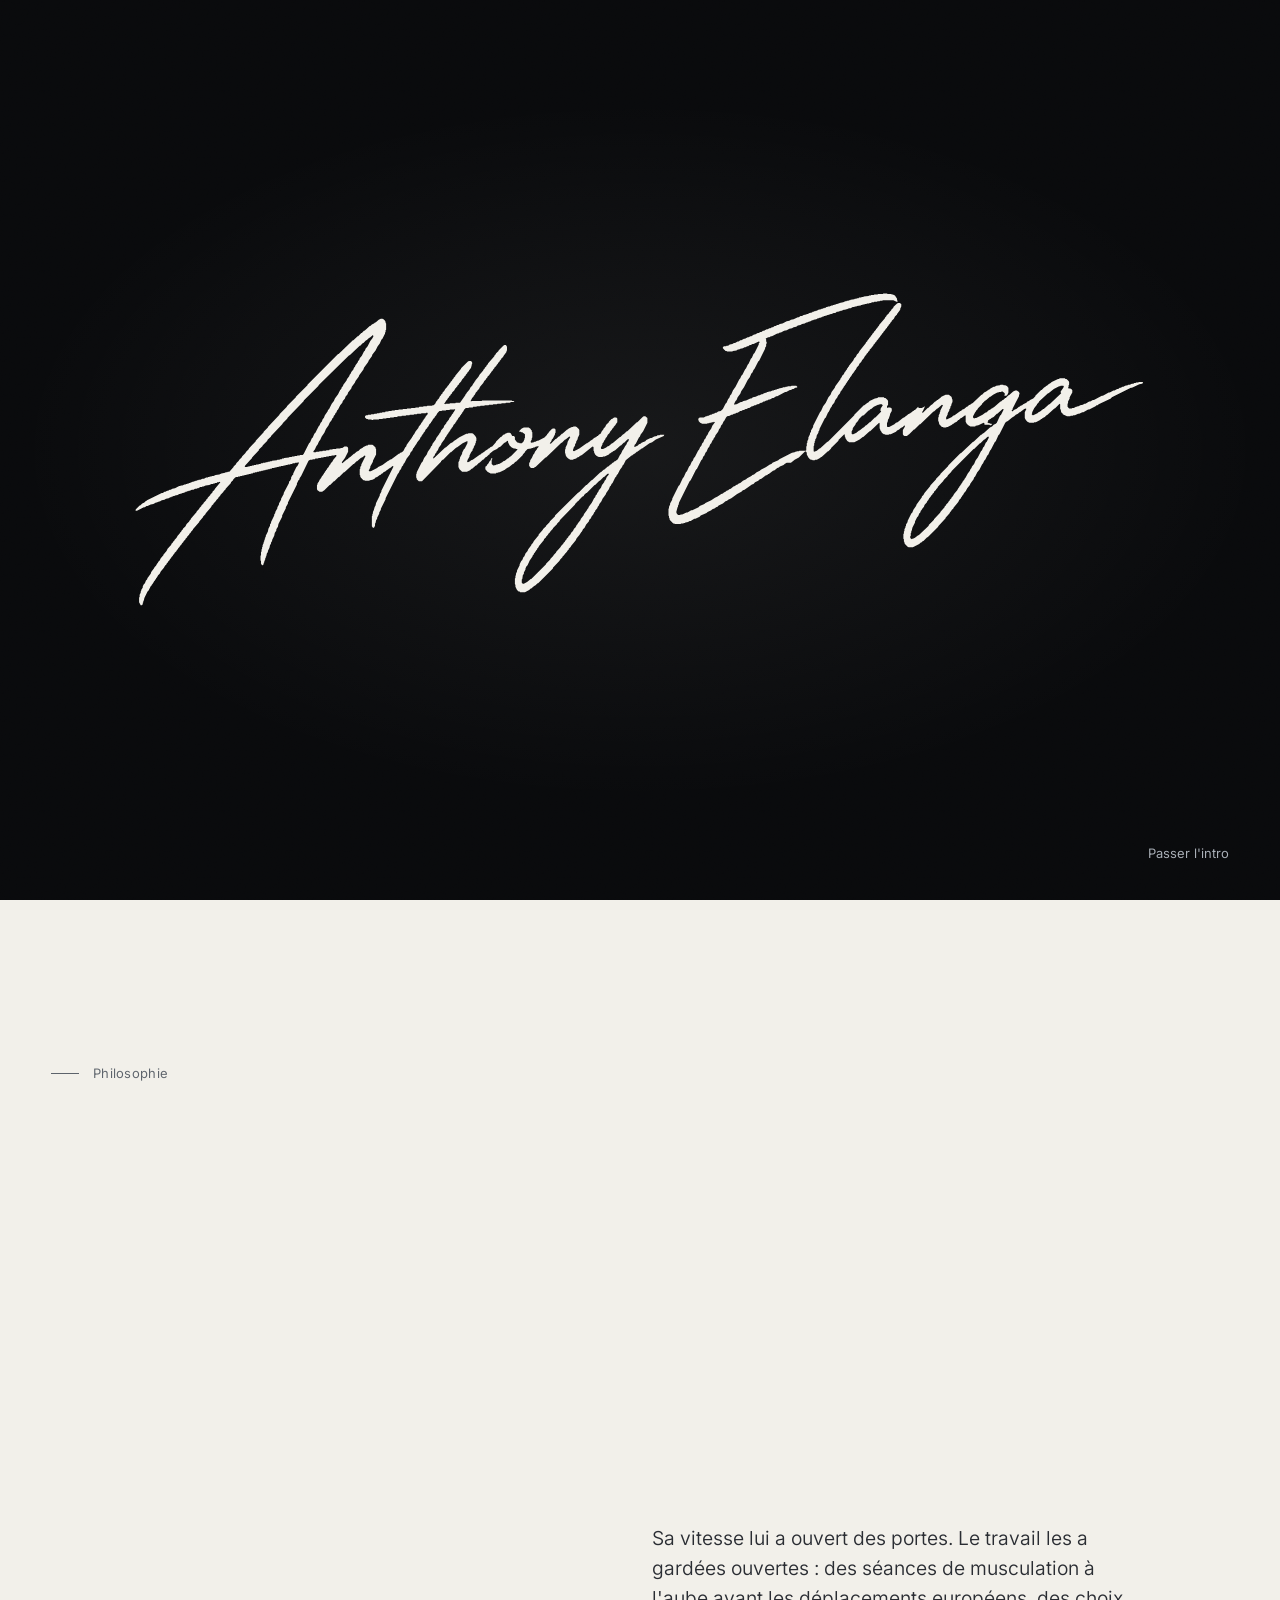
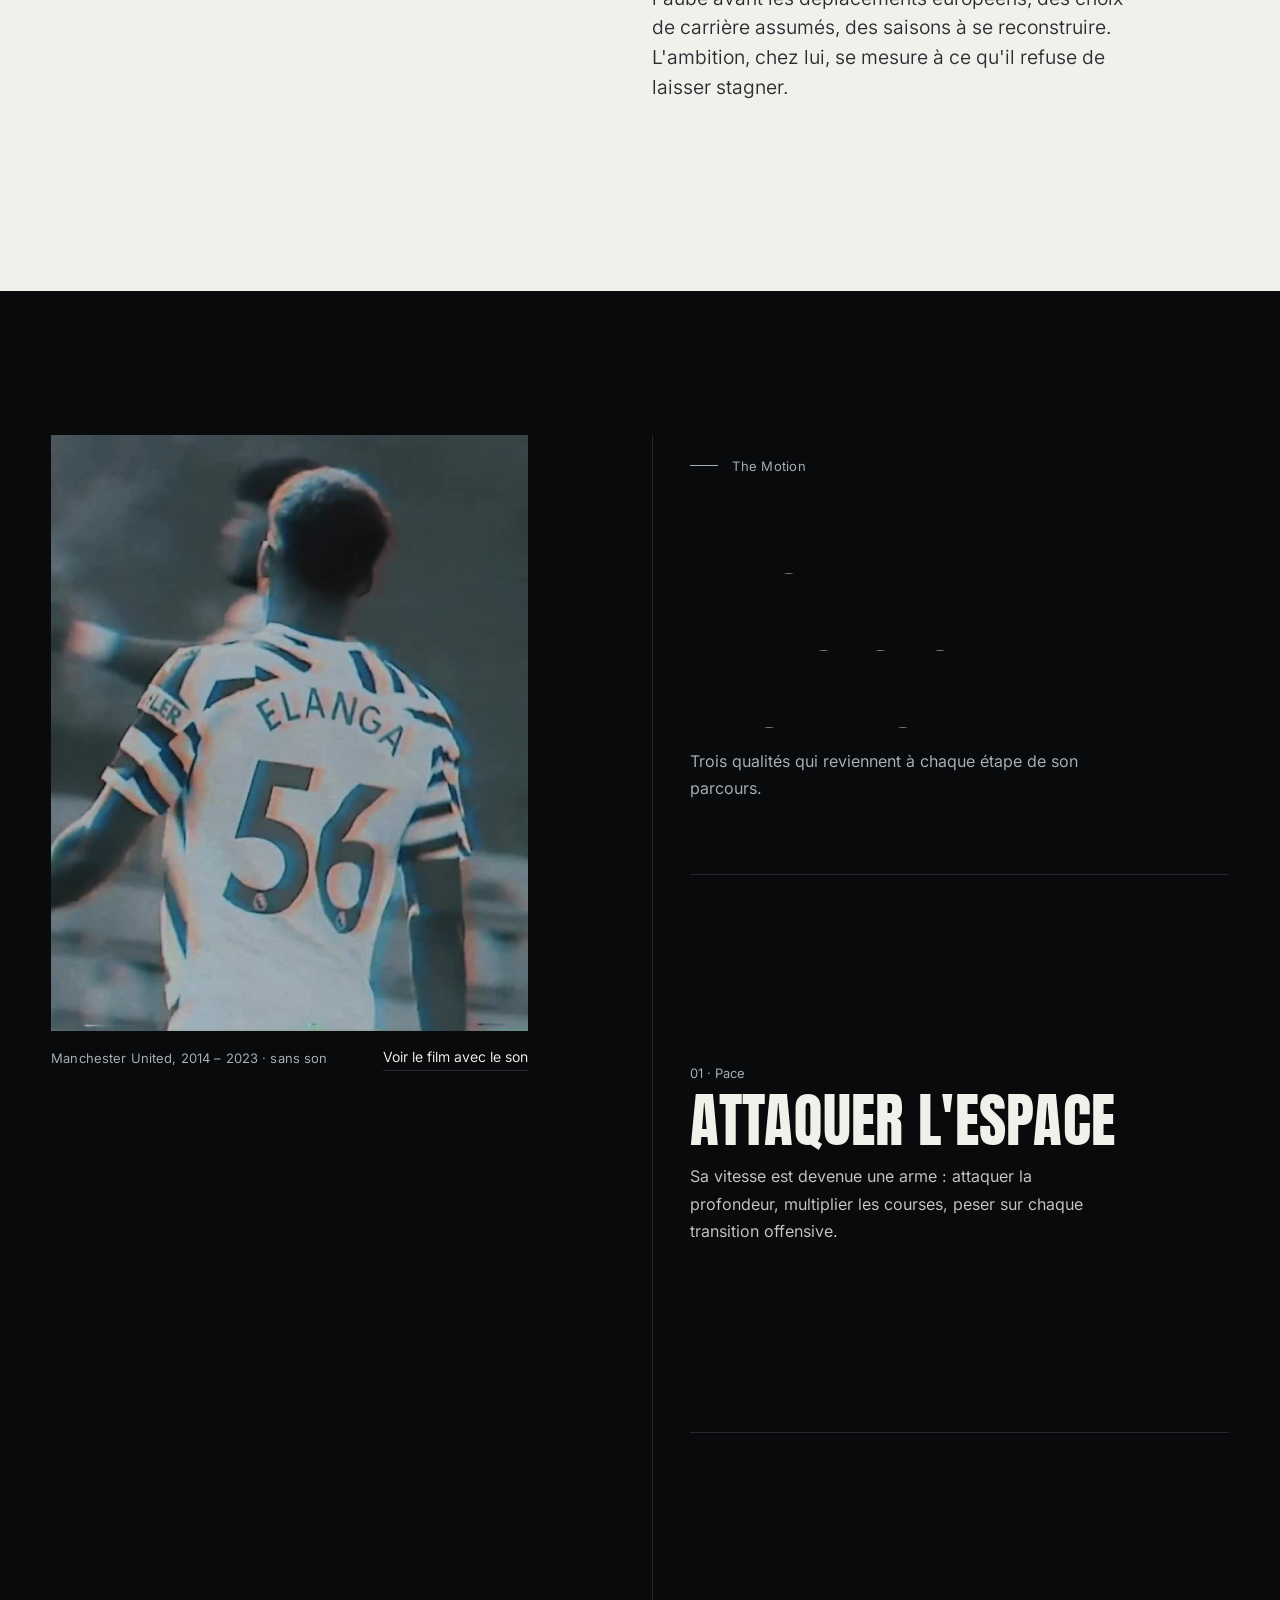
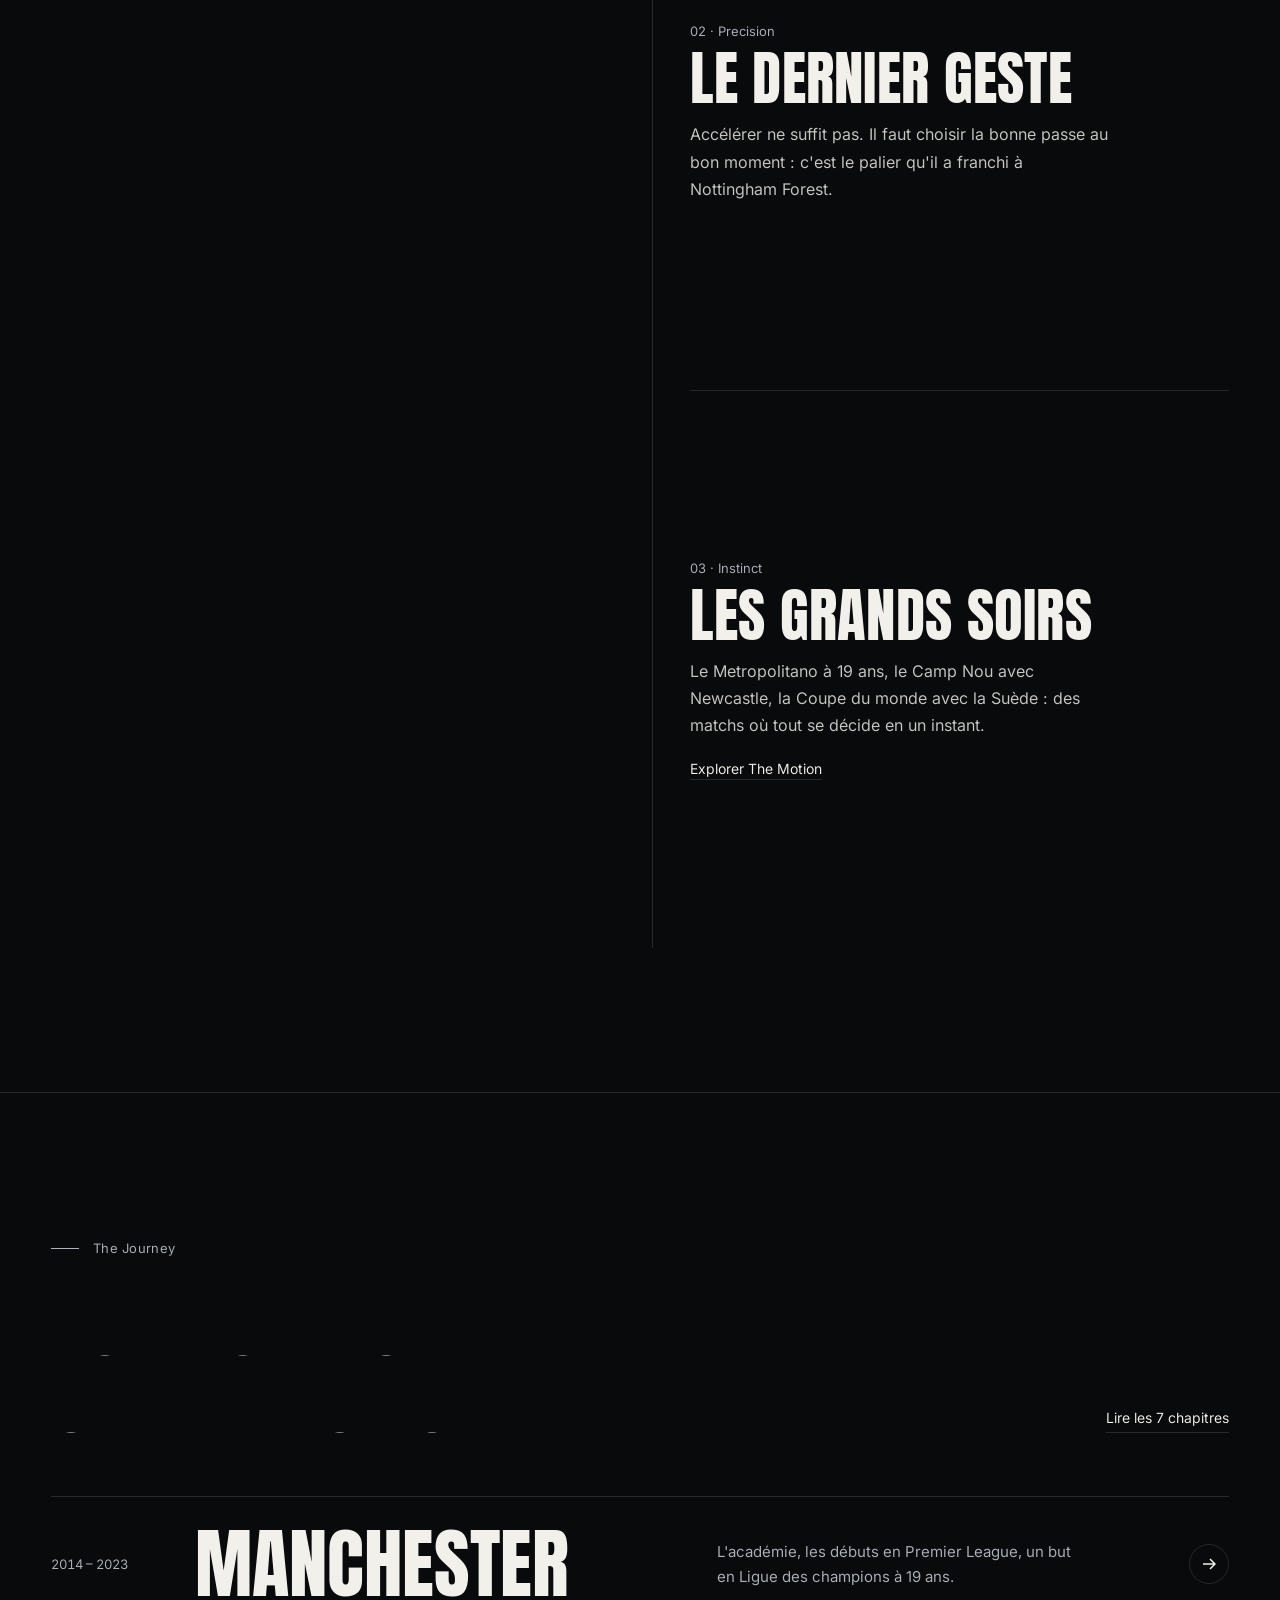
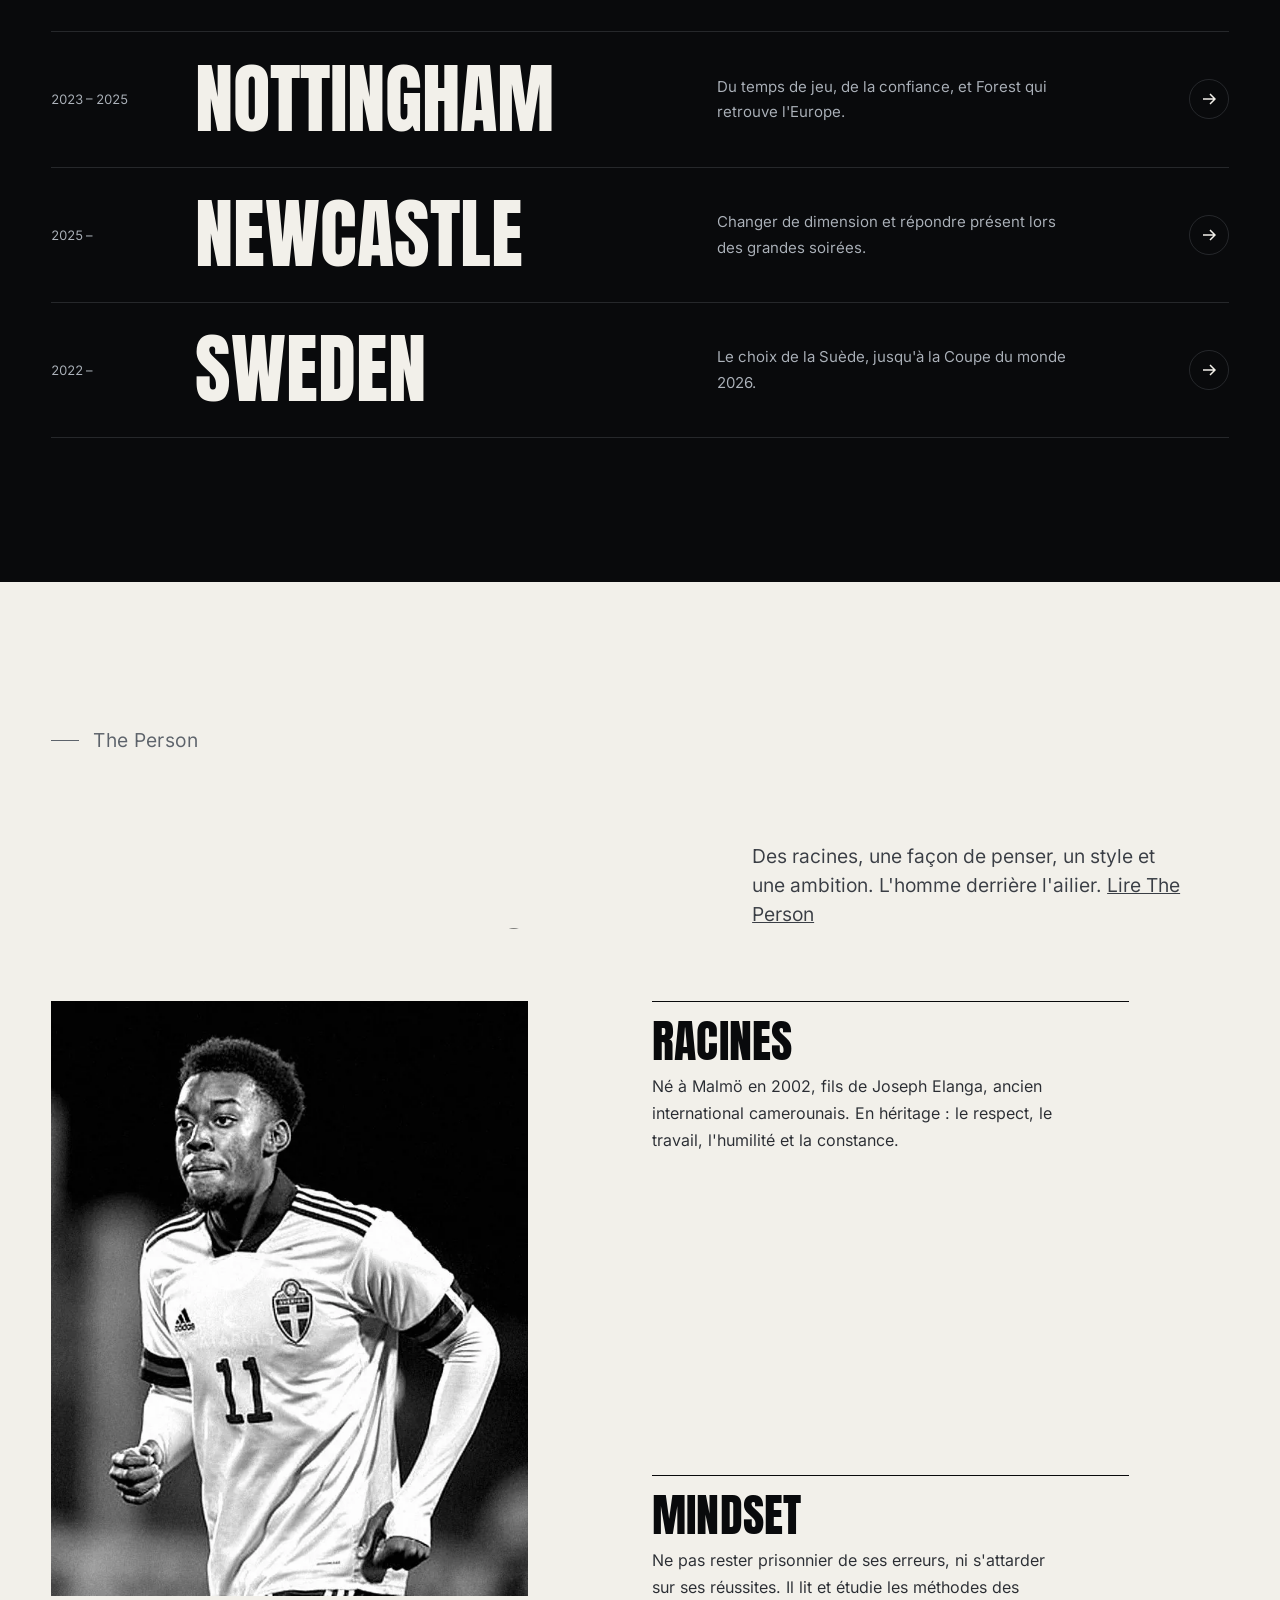
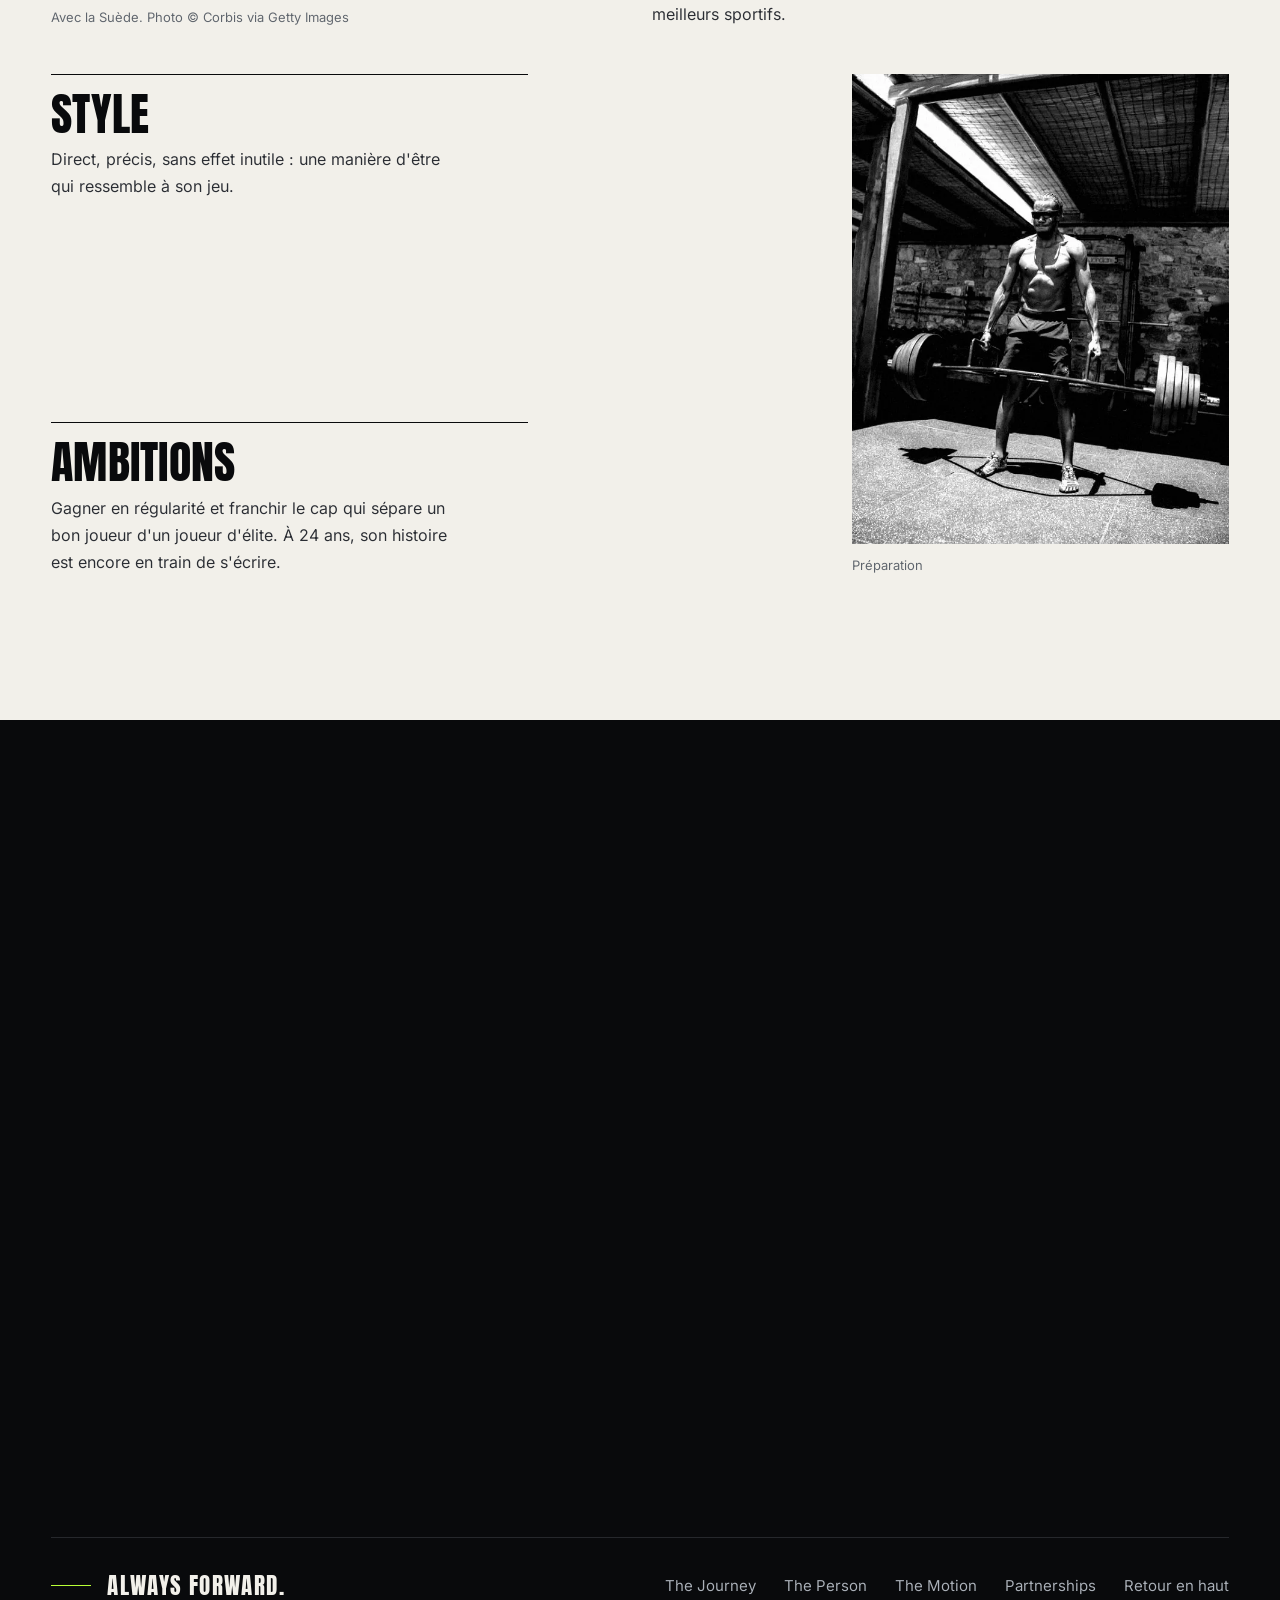
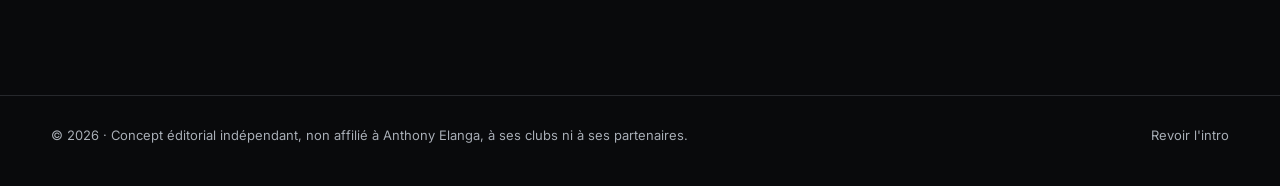
==== index.html @ f17d2abc "M4 : Partnerships, media kit et rapport qualité - partnerships.html : 3 piliers, repères, audience e" ====
<!DOCTYPE html>
<html lang="fr">
<head>
<meta charset="utf-8">
<meta name="viewport" content="width=device-width, initial-scale=1">
<title>Anthony Elanga — The Elanga Experience (concept éditorial)</title>
<meta name="description" content="The Elanga Experience : concept éditorial indépendant autour du parcours d'Anthony Elanga, de Malmö aux plus grandes scènes d'Europe.">
<meta name="theme-color" content="#090A0C">
<link rel="preload" href="fonts/anton-latin.woff2" as="font" type="font/woff2" crossorigin>
<link rel="preload" href="fonts/inter-latin.woff2" as="font" type="font/woff2" crossorigin>
<link rel="stylesheet" href="css/tokens.css">
<link rel="stylesheet" href="css/base.css">
<link rel="stylesheet" href="css/experience.css">
<link rel="stylesheet" href="css/home.css">
<script>
  (function () {
    var d = document.documentElement; d.classList.add('js');
    var seen = null; try { seen = localStorage.getItem('elanga:intro-seen'); } catch (e) {}
    if (!seen && !window.matchMedia('(prefers-reduced-motion: reduce)').matches) d.classList.add('intro-on');
  })();
</script>
</head>
<body class="page-home">
<a class="skip-link" href="#main">Aller au contenu</a>

<!-- ===== 01 Arrival : intro ===== -->
<div class="intro" id="intro" aria-hidden="true">
  <div class="intro-sig"></div>
  <button class="intro-skip" id="intro-skip" type="button">Passer l'intro</button>
</div>

<!-- ===== Header ===== -->
<header class="site-header">
  <a class="brand" href="index.html" aria-label="Anthony Elanga, accueil">
    <img src="assets/signature-blanc.svg" width="1978" height="660" alt="">
  </a>
  <div class="header-actions">
    <nav class="header-nav" aria-label="Navigation principale">
      <a href="journey.html">Journey</a>
      <a href="person.html">Person</a>
      <a href="motion.html">Motion</a>
      <a href="partnerships.html">Partnerships</a>
    </nav>
    <button class="header-film" type="button" data-open-film>Le film</button>
    <button class="menu-btn" id="menu-btn" type="button" aria-expanded="false" aria-controls="menu">
      <span class="label">Menu</span><span class="bars" aria-hidden="true"></span>
    </button>
  </div>
  <div class="progress" aria-hidden="true"></div>
</header>

<!-- ===== Menu overlay ===== -->
<nav class="menu" id="menu" aria-label="Menu" inert>
  <div class="wrap">
    <ul>
      <li><a href="index.html" aria-current="page">Experience</a></li>
      <li><a href="journey.html">The Journey</a></li>
      <li><a href="person.html">The Person</a></li>
      <li><a href="motion.html">The Motion</a></li>
      <li><a href="partnerships.html">Partnerships</a></li>
    </ul>
    <p class="menu-foot">Concept éditorial indépendant. Always forward.</p>
  </div>
</nav>

<main id="main">
  <!-- ===== Hero ===== -->
  <section class="hero" id="top" aria-labelledby="hero-title">
    <div class="hero-copy">
      <p class="kicker">Beyond speed.</p>
      <h1 class="hero-name display" id="hero-title">
        <span class="line"><span>Anthony</span></span>
        <span class="line"><span>Elanga.</span></span>
      </h1>
      <p class="hero-lede">Ailier international suédois, formé à Manchester United. Une trajectoire qui part de Malmö et mène aux plus grandes scènes d'Europe.</p>
      <div class="hero-ctas">
        <a class="btn btn-primary" href="journey.html">Découvrir le parcours</a>
        <button class="btn btn-ghost" type="button" data-open-film>
          <span class="play" aria-hidden="true"><svg viewBox="0 0 12 14"><path d="M0 0l12 7-12 7z"/></svg></span>
          Regarder le film
        </button>
      </div>
    </div>
    <figure class="hero-media">
      <picture>
        <source type="image/webp" srcset="media/hero-portrait-420.webp 420w, media/hero-portrait-632.webp 632w" sizes="(max-width: 900px) 100vw, 50vw">
        <img src="media/hero-portrait-632.jpg" srcset="media/hero-portrait-420.jpg 420w, media/hero-portrait-632.jpg 632w"
             sizes="(max-width: 900px) 100vw, 50vw" width="632" height="790" fetchpriority="high"
             alt="Anthony Elanga, mains croisées sur la poitrine, regard de côté">
      </picture>
      <figcaption class="meta">Newcastle United</figcaption>
    </figure>
    <a class="scroll-cue meta" href="#statement"><span class="rail" aria-hidden="true"></span>Défiler</a>
  </section>

  <!-- ===== 02 Statement ===== -->
  <section class="statement" id="statement" aria-labelledby="statement-title">
    <div class="wrap">
      <p class="section-label">Philosophie</p>
      <h2 class="display reveal" id="statement-title"><span class="ln"><span>Speed is a gift.</span></span><span class="ln"><span>Progress is</span></span><span class="ln"><span>a choice.</span></span></h2>
      <div class="statement-body">
        <p class="fade">Sa vitesse lui a ouvert des portes. Le travail les a gardées ouvertes : des séances de musculation à l'aube avant les déplacements européens, des choix de carrière assumés, des saisons à se reconstruire. L'ambition, chez lui, se mesure à ce qu'il refuse de laisser stagner.</p>
        <p class="note fade">Texte éditorial. Ce n'est pas une citation d'Anthony Elanga.</p>
      </div>
    </div>
  </section>

  <!-- ===== 03 Motion ===== -->
  <section class="motion" id="motion" aria-labelledby="motion-title">
    <div class="wrap motion-grid">
      <div class="motion-stage">
        <div class="screen">
          <img src="media/poster.jpg" width="720" height="900" alt="" loading="lazy" decoding="async">
          <video data-src="media/elanga-manchester.mp4" muted loop playsinline preload="none" aria-label="Extraits de matchs avec Manchester United, sans son"></video>
        </div>
        <div class="bar">
          <span class="meta">Manchester United, 2014 – 2023 · sans son</span>
          <button class="link-btn" type="button" data-open-film>Voir le film avec le son</button>
        </div>
      </div>
      <div class="motion-text">
        <div class="motion-track" aria-hidden="true"><span></span></div>
        <p class="section-label">The Motion</p>
        <h2 class="display reveal" id="motion-title"><span class="ln"><span>Pace.</span></span><span class="ln"><span>Precision.</span></span><span class="ln"><span>Instinct.</span></span></h2>
        <p>Trois qualités qui reviennent à chaque étape de son parcours.</p>
        <article class="beat fade">
          <span class="k">01 · Pace</span>
          <h3 class="display">Attaquer l'espace</h3>
          <p>Sa vitesse est devenue une arme : attaquer la profondeur, multiplier les courses, peser sur chaque transition offensive.</p>
        </article>
        <article class="beat fade">
          <span class="k">02 · Precision</span>
          <h3 class="display">Le dernier geste</h3>
          <p>Accélérer ne suffit pas. Il faut choisir la bonne passe au bon moment : c'est le palier qu'il a franchi à Nottingham Forest.</p>
        </article>
        <article class="beat fade">
          <span class="k">03 · Instinct</span>
          <h3 class="display">Les grands soirs</h3>
          <p>Le Metropolitano à 19 ans, le Camp Nou avec Newcastle, la Coupe du monde avec la Suède : des matchs où tout se décide en un instant.</p>
          <p><a class="link-btn" href="motion.html">Explorer The Motion</a></p>
        </article>
      </div>
    </div>
  </section>

  <!-- ===== 04 Journey ===== -->
  <section class="journey" id="journey" aria-labelledby="journey-title">
    <div class="preview" aria-hidden="true"><img alt=""></div>
    <div class="wrap">
      <div class="journey-top">
        <div>
          <p class="section-label">The Journey</p>
          <h2 class="display reveal" id="journey-title"><span class="ln"><span>Four cities.</span></span><span class="ln"><span>One direction.</span></span></h2>
        </div>
        <a class="link-btn" href="journey.html">Lire les 7 chapitres</a>
      </div>
      <ul class="stops">
        <li class="stop"><a href="journey.html#chapitre-3" data-preview="media/bw-56.jpg">
          <img class="thumb" src="media/bw-56.jpg" width="720" height="900" alt="" loading="lazy" decoding="async">
          <span class="yr">2014 – 2023</span><span class="place">Manchester</span><span class="what">L'académie, les débuts en Premier League, un but en Ligue des champions à 19 ans.</span><span class="go"><svg viewBox="0 0 14 14" aria-hidden="true"><path d="M1 7h12M8 2l5 5-5 5"/></svg></span>
        </a></li>
        <li class="stop"><a href="journey.html#chapitre-4" data-preview="media/photo-04.jpg">
          <img class="thumb" src="media/photo-04.jpg" width="688" height="860" alt="" loading="lazy" decoding="async">
          <span class="yr">2023 – 2025</span><span class="place">Nottingham</span><span class="what">Du temps de jeu, de la confiance, et Forest qui retrouve l'Europe.</span><span class="go"><svg viewBox="0 0 14 14" aria-hidden="true"><path d="M1 7h12M8 2l5 5-5 5"/></svg></span>
        </a></li>
        <li class="stop"><a href="journey.html#chapitre-5" data-preview="media/photo-05.jpg">
          <img class="thumb" src="media/photo-05.jpg" width="632" height="790" alt="" loading="lazy" decoding="async">
          <span class="yr">2025 –</span><span class="place">Newcastle</span><span class="what">Changer de dimension et répondre présent lors des grandes soirées.</span><span class="go"><svg viewBox="0 0 14 14" aria-hidden="true"><path d="M1 7h12M8 2l5 5-5 5"/></svg></span>
        </a></li>
        <li class="stop"><a href="journey.html#chapitre-6" data-preview="media/photo-06.jpg">
          <img class="thumb" src="media/photo-06.jpg" width="654" height="817" alt="" loading="lazy" decoding="async">
          <span class="yr">2022 –</span><span class="place">Sweden</span><span class="what">Le choix de la Suède, jusqu'à la Coupe du monde 2026.</span><span class="go"><svg viewBox="0 0 14 14" aria-hidden="true"><path d="M1 7h12M8 2l5 5-5 5"/></svg></span>
        </a></li>
      </ul>
    </div>
  </section>

  <!-- ===== 05 Person ===== -->
  <section class="person" id="person" aria-labelledby="person-title">
    <div class="wrap">
      <div class="person-head">
        <div>
          <p class="section-label">The Person</p>
          <h2 class="display reveal" id="person-title"><span class="ln"><span>The man</span></span><span class="ln"><span>behind the pace.</span></span></h2>
        </div>
        <p class="fade">Des racines, une façon de penser, un style et une ambition. L'homme derrière l'ailier. <a href="person.html">Lire The Person</a></p>
      </div>
      <div class="spread">
        <figure class="fig-a fade">
          <picture><source type="image/webp" srcset="media/photo-01.webp"><img src="media/photo-01.jpg" width="640" height="800" alt="Anthony Elanga sous le maillot de la Suède" loading="lazy" decoding="async"></picture>
          <figcaption>Avec la Suède. Photo © Corbis via Getty Images</figcaption>
        </figure>
        <article class="trait t-roots fade">
          <h3 class="display">Racines</h3>
          <p>Né à Malmö en 2002, fils de Joseph Elanga, ancien international camerounais. En héritage : le respect, le travail, l'humilité et la constance.</p>
        </article>
        <article class="trait t-mind fade">
          <h3 class="display">Mindset</h3>
          <p>Ne pas rester prisonnier de ses erreurs, ni s'attarder sur ses réussites. Il lit et étudie les méthodes des meilleurs sportifs.</p>
        </article>
        <article class="trait t-style fade">
          <h3 class="display">Style</h3>
          <p>Direct, précis, sans effet inutile : une manière d'être qui ressemble à son jeu.</p>
        </article>
        <article class="trait t-amb fade">
          <h3 class="display">Ambitions</h3>
          <p>Gagner en régularité et franchir le cap qui sépare un bon joueur d'un joueur d'élite. À 24 ans, son histoire est encore en train de s'écrire.</p>
        </article>
        <figure class="fig-b fade">
          <picture><source type="image/webp" srcset="media/photo-07.webp"><img src="media/photo-07.jpg" width="627" height="783" alt="Anthony Elanga à l'entraînement, soulevé de terre en plein air" loading="lazy" decoding="async"></picture>
          <figcaption>Préparation</figcaption>
        </figure>
      </div>
    </div>
  </section>

  <!-- ===== 06 Next chapter ===== -->
  <section class="next" id="next" aria-labelledby="next-title">
    <div class="wrap">
      <h2 class="display reveal" id="next-title"><span class="ln"><span>Not the finish line.</span></span><span class="ln"><span>Just the beginning.</span></span></h2>
      <div class="next-sig" data-signature="closing"></div>
      <div class="next-foot">
        <p class="kicker">Always forward.</p>
        <nav class="next-links" aria-label="Liens de fin de page">
          <a href="journey.html">The Journey</a>
          <a href="person.html">The Person</a>
          <a href="motion.html">The Motion</a>
          <a href="partnerships.html">Partnerships</a>
          <a href="#top">Retour en haut</a>
        </nav>
      </div>
    </div>
  </section>
</main>

<footer class="site-footer">
  <div class="wrap">
    <span>© 2026 · Concept éditorial indépendant, non affilié à Anthony Elanga, à ses clubs ni à ses partenaires.</span>
    <button type="button" data-replay-intro>Revoir l'intro</button>
  </div>
</footer>

<!-- ===== Film dialog ===== -->
<dialog class="film-dialog" id="film" aria-labelledby="film-title">
  <div class="film-inner">
    <div class="film-head">
      <h2 id="film-title">Le film · Manchester United, 2014 – 2023</h2>
      <button class="film-close" type="button" aria-label="Fermer le film">
        <svg viewBox="0 0 14 14" aria-hidden="true"><path d="M1 1l12 12M13 1L1 13"/></svg>
      </button>
    </div>
    <div class="film-screen">
      <video data-src="media/elanga-manchester.mp4" poster="media/poster.jpg" controls playsinline loop preload="none"></video>
      <p class="film-error" hidden>La vidéo n'a pas pu être chargée.</p>
    </div>
    <div class="film-foot">
      <span class="meta">Lecture sans son par défaut</span>
      <button class="sound-btn" type="button" aria-pressed="false"><span>Activer le son</span></button>
    </div>
  </div>
</dialog>

<div class="grain" aria-hidden="true"></div>

<script src="data/signature.js"></script>
<script src="js/signature.js"></script>
<script src="js/main.js"></script>
</body>
</html>
---- css/tokens.css ----
/* ==========================================================
   THE ELANGA EXPERIENCE — design tokens
   Source : ELANGA_DESIGN_BRIEF.md (Design system)
   ========================================================== */

@font-face{
  font-family:"Anton";
  src:url("../fonts/anton-latin.woff2") format("woff2");
  font-weight:400;font-style:normal;font-display:swap;
}
@font-face{
  font-family:"Inter";
  src:url("../fonts/inter-latin.woff2") format("woff2");
  font-weight:100 900;font-style:normal;font-display:swap;
}
@font-face{
  font-family:"Inter";
  src:url("../fonts/inter-latin-italic.woff2") format("woff2");
  font-weight:100 900;font-style:italic;font-display:swap;
}

:root{
  /* Colour — 80 % dark, Volt ≈ 5 % */
  --obsidian:#090A0C;     /* background */
  --carbon:#202228;       /* surfaces */
  --bone:#F2F0EA;         /* primary text, light sections */
  --titanium:#ACB2BA;     /* muted text, details */
  --volt:#B8FF36;         /* interactive states, progress, fine rules */
  --hair:rgba(172,178,186,.18);
  --scrim:rgba(9,10,12,.94);

  /* Type */
  --font-display:"Anton","Impact","Arial Narrow",sans-serif;
  --font-body:"Inter",system-ui,-apple-system,"Segoe UI",sans-serif;
  --fs-hero:clamp(56px,min(10vw,17vh),160px);   /* brief : desktop 90–160, mobile 44–72 */
  --fs-h2:clamp(48px,6.4vw,112px);
  --fs-h3:clamp(40px,4.6vw,80px);
  --fs-lede:clamp(18px,1.5vw,22px);
  --fs-body:16px;
  --fs-small:13px;

  /* Layout — 12 columns, max ≈ 1440 */
  --max:1440px;
  --pad:clamp(20px,4vw,64px);
  --gutter:24px;
  --header-h:72px;

  /* Motion — 300–700 ms */
  --t-fast:300ms;
  --t-med:500ms;
  --t-slow:700ms;
  --ease:cubic-bezier(.7,0,.2,1);
  --ease-out:cubic-bezier(.2,.7,.2,1);
}
---- css/base.css ----
/* ==========================================================
   Base : reset, grid, utilities
   ========================================================== */
*,*::before,*::after{box-sizing:border-box;margin:0;padding:0}
html{background:var(--obsidian);color:var(--bone);scroll-behavior:smooth;-webkit-text-size-adjust:100%}
body{font-family:var(--font-body);font-size:var(--fs-body);line-height:1.7;font-weight:380;
  -webkit-font-smoothing:antialiased;text-rendering:optimizeLegibility}
img,video,svg{display:block;max-width:100%}
a{color:inherit}
button{font:inherit;color:inherit;background:none;border:0;cursor:pointer}
:focus-visible{outline:2px solid var(--volt);outline-offset:4px}
::selection{background:var(--volt);color:var(--obsidian)}

/* While the intro plays, the page underneath does not scroll */
html.intro-on body{overflow:hidden}

.wrap{max-width:var(--max);margin:0 auto;padding:0 var(--pad)}
.grid{display:grid;grid-template-columns:repeat(12,minmax(0,1fr));gap:var(--gutter)}

.display{font-family:var(--font-display);font-weight:400;text-transform:uppercase;line-height:.9;letter-spacing:.005em}
.meta{font-size:var(--fs-small);color:var(--titanium);letter-spacing:.01em}

.sr-only{position:absolute!important;width:1px;height:1px;padding:0;margin:-1px;overflow:hidden;clip:rect(0,0,0,0);white-space:nowrap;border:0}
.skip-link{position:fixed;left:var(--pad);top:12px;z-index:100;padding:10px 14px;background:var(--volt);color:var(--obsidian);
  font-weight:600;transform:translateY(-200%);transition:transform var(--t-fast) var(--ease)}
.skip-link:focus{transform:none}
[hidden]{display:none!important}

.grain{position:fixed;inset:0;z-index:90;pointer-events:none;opacity:.05;mix-blend-mode:overlay;
  background-image:url("data:image/svg+xml;utf8,<svg xmlns='http://www.w3.org/2000/svg' width='180' height='180'><filter id='n'><feTurbulence type='fractalNoise' baseFrequency='.85' numOctaves='2' stitchTiles='stitch'/></filter><rect width='100%' height='100%' filter='url(%23n)'/></svg>")}

@media (prefers-reduced-motion:reduce){
  html{scroll-behavior:auto}
  *,*::before,*::after{animation-duration:.01ms!important;animation-iteration-count:1!important;transition-duration:.01ms!important}
}
---- css/experience.css ----
/* ==========================================================
   M1 — Intro, header, menu, cinematic hero, film dialog
   ========================================================== */

/* ---------- Intro : the signature writes itself ---------- */
.intro{position:fixed;inset:0;z-index:80;display:none;place-items:center;background:var(--obsidian);
  transition:background-color var(--t-med) ease}
html.intro-on .intro{display:grid}
.intro::before{content:"";position:absolute;inset:-20%;pointer-events:none;
  background:radial-gradient(50% 40% at 50% 50%,rgba(242,240,234,.06),transparent 70%);transition:opacity var(--t-med)}
.intro-sig{position:relative;width:min(80vw,1040px);transform-origin:0 0}
.intro-skip{position:absolute;right:var(--pad);bottom:28px;padding:8px 0;font-size:var(--fs-small);color:var(--titanium);
  transition:color var(--t-fast)}
.intro-skip:hover{color:var(--bone)}
.intro.leaving{background-color:transparent}
.intro.leaving::before,.intro.leaving .intro-skip{opacity:0}
.intro-sig.fly{transition:transform 800ms var(--ease)}

.sig-svg{width:100%;height:auto;overflow:visible}
.sig-svg .strokes path{fill:none;stroke:#fff;stroke-linecap:round;stroke-linejoin:round;opacity:0}
.sig-svg .crisp{opacity:0;transition:opacity 400ms ease}
.sig-svg.written .crisp{opacity:1}

/* ---------- Header ---------- */
.site-header{position:fixed;inset:0 0 auto;z-index:50;height:var(--header-h);
  display:flex;align-items:center;justify-content:space-between;padding:0 var(--pad);
  background:linear-gradient(rgba(9,10,12,.82),rgba(9,10,12,0));transition:background-color var(--t-med)}
.brand{display:block;width:128px}
.brand img{width:100%;height:auto}
.header-actions{display:flex;align-items:center;gap:clamp(16px,2.4vw,36px);font-size:14px}
.header-nav{display:flex;gap:clamp(16px,2.4vw,36px)}
.header-nav a,.header-film{text-decoration:none;color:var(--titanium);transition:color var(--t-fast)}
.header-nav a:hover,.header-film:hover{color:var(--bone)}
.menu-btn{display:flex;align-items:center;gap:12px;padding:8px 0;color:var(--bone)}
.menu-btn .bars{position:relative;width:26px;height:10px}
.menu-btn .bars::before,.menu-btn .bars::after{content:"";position:absolute;left:0;right:0;height:1.5px;background:currentColor;
  transition:transform var(--t-fast) var(--ease),top var(--t-fast) var(--ease)}
.menu-btn .bars::before{top:0}
.menu-btn .bars::after{top:8.5px}
.menu-btn[aria-expanded="true"] .bars::before{top:4.25px;transform:rotate(45deg)}
.menu-btn[aria-expanded="true"] .bars::after{top:4.25px;transform:rotate(-45deg)}
.menu-btn:hover{color:var(--volt)}
.progress{position:absolute;left:0;bottom:0;width:100%;height:1px;background:var(--volt);transform-origin:0 50%;transform:scaleX(0)}

/* ---------- Menu overlay ---------- */
.menu{position:fixed;inset:0;z-index:45;background:var(--scrim);backdrop-filter:blur(6px);
  display:grid;align-items:center;opacity:0;visibility:hidden;transition:opacity var(--t-med) ease,visibility 0s linear var(--t-med)}
.menu.open{opacity:1;visibility:visible;transition:opacity var(--t-med) ease}
.menu .wrap{width:100%}
.menu ul{list-style:none}
.menu li{overflow:hidden}
.menu a,.menu .as-link{display:inline-block;font-family:var(--font-display);text-transform:uppercase;line-height:1.02;
  font-size:clamp(44px,7vw,104px);text-decoration:none;color:var(--bone);
  transform:translateY(105%);transition:transform var(--t-slow) var(--ease),color var(--t-fast)}
.menu.open a,.menu.open .as-link{transform:none}
.menu li:nth-child(2) a{transition-delay:40ms}
.menu li:nth-child(3) a{transition-delay:80ms}
.menu li:nth-child(4) .as-link{transition-delay:120ms}
.menu li:nth-child(5) a{transition-delay:160ms}
.menu a:hover,.menu .as-link:hover,.menu a:focus-visible,.menu .as-link:focus-visible{color:var(--volt)}
.menu .soon{display:inline-block;margin-left:14px;vertical-align:middle;font-family:var(--font-body);font-size:12px;
  text-transform:none;color:var(--titanium);letter-spacing:.02em}
.menu-foot{margin-top:clamp(32px,6vh,56px);color:var(--titanium);font-size:var(--fs-small)}

/* ---------- Hero ---------- */
.hero{position:relative;min-height:100svh;display:grid;grid-template-columns:minmax(0,1fr) min(50vw,calc(100svh * .8));
  background:var(--obsidian);overflow:hidden}
.hero-copy{align-self:center;padding:calc(var(--header-h) + 24px) var(--pad) 96px;
  padding-left:max(var(--pad),calc((100vw - var(--max)) / 2 + var(--pad)))}
.kicker{display:flex;align-items:center;gap:16px;font-family:var(--font-display);text-transform:uppercase;
  font-size:clamp(18px,1.6vw,26px);letter-spacing:.06em}
.kicker::before{content:"";width:40px;height:1px;background:var(--volt)}
.hero-name{margin-top:clamp(18px,3vh,32px);font-size:var(--fs-hero)}
.hero-name .line{display:block;overflow:hidden;padding:.12em 0 .02em;margin-top:-.12em}
.hero-name .line > span{display:block;transition:transform var(--t-slow) var(--ease)}
.js .hero-name .line > span{transform:translateY(105%)}
.hero-name .line + .line > span{transition-delay:90ms}
.is-ready .hero-name .line > span{transform:none}
.hero-lede{margin-top:clamp(20px,3.4vh,36px);max-width:40ch;font-size:var(--fs-lede);font-weight:300;line-height:1.5;color:var(--bone)}
.hero-ctas{margin-top:clamp(28px,4.4vh,44px);display:flex;flex-wrap:wrap;gap:14px 28px;align-items:center}
.btn{display:inline-flex;align-items:center;gap:12px;min-height:48px;padding:0 24px;border-radius:999px;
  font-size:15px;font-weight:500;text-decoration:none;transition:background-color var(--t-fast),color var(--t-fast),border-color var(--t-fast)}
.btn-primary{background:var(--bone);color:var(--obsidian)}
.btn-primary:hover{background:var(--volt)}
.btn-ghost{padding:0;color:var(--bone)}
.btn-ghost .play{display:grid;place-items:center;width:48px;height:48px;border:1px solid var(--hair);border-radius:50%;
  transition:border-color var(--t-fast),background-color var(--t-fast)}
.btn-ghost .play svg{width:12px;height:14px;margin-left:2px;fill:currentColor}
.btn-ghost:hover .play{border-color:var(--volt);background:var(--volt);color:var(--obsidian)}
.hero-copy > *:not(.hero-name){transition:opacity var(--t-slow) ease,transform var(--t-slow) var(--ease-out)}
.js .hero-copy > *:not(.hero-name){opacity:0;transform:translateY(12px)}
.js.is-ready .hero-copy > *:not(.hero-name),.is-ready .hero-copy > *:not(.hero-name){opacity:1;transform:none}
.is-ready .hero-lede{transition-delay:250ms}
.is-ready .hero-ctas{transition-delay:350ms}

.hero-media{position:relative;margin:0;overflow:hidden;background:var(--carbon)}
.hero-media img{width:100%;height:100%;object-fit:cover;object-position:50% 20%;
  transform:scale(1.05);transition:transform 1400ms var(--ease-out)}
.is-ready .hero-media img{transform:scale(1)}
.hero-media::after{content:"";position:absolute;inset:0;pointer-events:none;
  background:linear-gradient(90deg,var(--obsidian) 0,rgba(9,10,12,0) 22%),linear-gradient(0deg,rgba(9,10,12,.55),rgba(9,10,12,0) 30%)}
.hero-media figcaption{position:absolute;right:var(--pad);bottom:28px;z-index:1}

.scroll-cue{position:absolute;left:max(var(--pad),calc((100vw - var(--max)) / 2 + var(--pad)));bottom:28px;
  display:flex;align-items:center;gap:14px;text-decoration:none;transition:opacity var(--t-slow) ease 600ms}
.js .scroll-cue{opacity:0}
.is-ready .scroll-cue{opacity:1}
.scroll-cue .rail{position:relative;width:1px;height:44px;background:var(--hair);overflow:hidden}
.scroll-cue .rail::after{content:"";position:absolute;left:0;top:-40%;width:1px;height:40%;background:var(--volt);animation:cue 2.4s var(--ease) infinite}
@keyframes cue{to{top:100%}}

/* ---------- Film dialog ---------- */
.film-dialog{width:100%;height:100%;max-width:none;max-height:none;margin:0;border:0;padding:0;background:transparent;color:var(--bone)}
.film-dialog::backdrop{background:var(--scrim)}
.film-dialog[open]{display:grid;place-items:center;animation:fade var(--t-med) ease}
@keyframes fade{from{opacity:0}}
.film-inner{width:min(92vw,calc(78svh * .8));}
.film-head{display:flex;justify-content:space-between;align-items:center;gap:16px;margin-bottom:14px}
.film-head h2{font-family:var(--font-display);text-transform:uppercase;font-weight:400;font-size:24px;letter-spacing:.03em}
.film-close{display:grid;place-items:center;width:44px;height:44px;border:1px solid var(--hair);border-radius:50%;transition:border-color var(--t-fast),color var(--t-fast)}
.film-close:hover{border-color:var(--volt);color:var(--volt)}
.film-close svg{width:14px;height:14px;stroke:currentColor;stroke-width:1.6}
.film-screen{position:relative;aspect-ratio:4/5;background:#000}
.film-screen video{position:absolute;inset:0;width:100%;height:100%;object-fit:cover}
.film-error{position:absolute;inset:0;display:grid;place-items:center;padding:24px;text-align:center;background:rgba(9,10,12,.7)}
.film-foot{display:flex;justify-content:space-between;align-items:center;gap:16px;margin-top:14px}
.sound-btn{display:inline-flex;align-items:center;gap:10px;min-height:44px;padding:0 18px;border:1px solid var(--hair);border-radius:999px;
  font-size:14px;transition:border-color var(--t-fast),background-color var(--t-fast),color var(--t-fast)}
.sound-btn:hover,.sound-btn[aria-pressed="true"]{border-color:var(--volt)}
.sound-btn[aria-pressed="true"]{background:var(--volt);color:var(--obsidian)}

/* ---------- Footer ---------- */
.site-footer{padding:28px 0 40px;border-top:1px solid var(--hair)}
.site-footer .wrap{display:flex;flex-wrap:wrap;gap:12px 40px;justify-content:space-between;font-size:var(--fs-small);color:var(--titanium)}
.site-footer button:hover{color:var(--bone)}

/* ---------- Responsive ---------- */
@media (max-width:1023px){
  .header-nav,.header-film{display:none}
}
@media (max-width:900px){
  .hero{grid-template-columns:1fr;grid-template-rows:auto auto;min-height:auto}
  .hero-media{grid-row:1;height:min(64svh,560px)}
  .hero-media::after{background:linear-gradient(0deg,var(--obsidian) 0,rgba(9,10,12,0) 45%)}
  .hero-media figcaption{top:calc(var(--header-h) + 4px);bottom:auto}
  .hero-copy{grid-row:2;margin-top:-96px;position:relative;z-index:1;padding:0 var(--pad) 88px}
  .hero-name{font-size:clamp(44px,18vw,72px)}
  .scroll-cue{display:none}
}
@media (max-width:480px){
  .btn-primary{flex:1 1 100%;justify-content:center}
}
@media (min-width:1600px){
  .brand{width:148px}
}
---- css/home.css ----
/* ==========================================================
   M2 — Home narrative
   02 Statement · 03 Motion · 04 Journey · 05 Person · 06 Next Chapter
   ========================================================== */

section[id]{scroll-margin-top:var(--header-h)}
.section-label{display:flex;align-items:center;gap:14px;font-size:var(--fs-small);color:var(--titanium);letter-spacing:.02em}
.section-label::before{content:"";width:28px;height:1px;background:currentColor}

/* Header turns solid once the hero is behind us (needed over Bone sections) */
.site-header.solid{background:rgba(9,10,12,.92);backdrop-filter:blur(8px)}

/* ---------- Reversible text-mask reveal ---------- */
.reveal .ln{display:block;overflow:hidden;padding:.14em 0 .04em;margin-top:-.14em}
.reveal .ln > span{display:block;transition:transform var(--t-slow) var(--ease)}
.js .reveal .ln > span{transform:translateY(105%)}
.js .reveal.in .ln > span{transform:none}
.reveal .ln:nth-child(2) > span{transition-delay:80ms}
.reveal .ln:nth-child(3) > span{transition-delay:160ms}
.reveal .ln:nth-child(4) > span{transition-delay:240ms}
.fade{transition:opacity var(--t-slow) ease,transform var(--t-slow) var(--ease-out)}
.js .fade{opacity:0;transform:translateY(16px)}
.js .fade.in{opacity:1;transform:none}

/* ---------- 02 Statement (abrupt shift to Bone) ---------- */
.statement{background:var(--bone);color:var(--obsidian);padding:clamp(110px,18vh,200px) 0 clamp(96px,16vh,180px)}
.statement .section-label{color:#5d636b}
.statement h2{margin-top:clamp(28px,5vh,48px);font-size:clamp(52px,9.2vw,168px);line-height:.9}
.statement-body{margin-top:clamp(40px,7vh,72px);display:grid;grid-template-columns:repeat(12,minmax(0,1fr));gap:var(--gutter)}
.statement-body p{grid-column:7/12;font-size:var(--fs-lede);line-height:1.55;font-weight:350;color:#2a2d33;max-width:46ch}
.statement-body .note{grid-column:1/5;align-self:end;font-size:var(--fs-small);color:#5d636b}

/* ---------- 03 Motion ---------- */
.motion{padding:clamp(100px,16vh,180px) 0;border-bottom:1px solid var(--hair)}
.motion-grid{display:grid;grid-template-columns:repeat(12,minmax(0,1fr));gap:var(--gutter)}
.motion-stage{grid-column:1/6;position:sticky;top:calc(var(--header-h) + 24px);align-self:start}
.motion-stage .screen{position:relative;aspect-ratio:4/5;background:var(--carbon);overflow:hidden}
.motion-stage video,.motion-stage img{position:absolute;inset:0;width:100%;height:100%;object-fit:cover}
.motion-stage .bar{display:flex;justify-content:space-between;align-items:center;gap:16px;margin-top:14px}
.link-btn{font-size:14px;color:var(--bone);text-decoration:none;border-bottom:1px solid var(--hair);padding-bottom:2px;transition:border-color var(--t-fast),color var(--t-fast)}
.link-btn:hover{border-color:var(--volt);color:var(--volt)}
.motion-text{grid-column:7/13;position:relative;padding-left:clamp(24px,3vw,48px)}
.motion-text h2{margin-top:20px;font-size:var(--fs-h2)}
.motion-text > p{margin-top:20px;color:var(--titanium);max-width:44ch}
.motion-track{position:absolute;left:0;top:0;bottom:0;width:1px;background:var(--hair)}
.motion-track span{position:absolute;left:0;top:0;width:1px;height:100%;background:var(--volt);transform-origin:50% 0;transform:scaleY(0)}
.beat{min-height:min(62vh,560px);display:flex;flex-direction:column;justify-content:center;padding:48px 0;border-top:1px solid var(--hair)}
.beat:first-of-type{margin-top:clamp(48px,8vh,88px)}
.beat .k{font-size:var(--fs-small);color:var(--titanium)}
.beat h3{margin-top:10px;font-size:var(--fs-h3)}
.beat p{margin-top:16px;max-width:42ch;color:rgba(242,240,234,.82)}

/* ---------- 04 Journey teasers ---------- */
.journey{position:relative;padding:clamp(100px,16vh,180px) 0}
.journey-top{display:flex;justify-content:space-between;align-items:flex-end;gap:24px;flex-wrap:wrap}
.journey-top h2{margin-top:20px;font-size:var(--fs-h2)}
.stops{list-style:none;margin-top:clamp(40px,7vh,72px);border-top:1px solid var(--hair)}
.stop a{display:grid;grid-template-columns:120px minmax(0,1fr) minmax(0,.9fr) 40px;gap:var(--gutter);align-items:center;
  padding:clamp(22px,3.4vh,34px) 0;border-bottom:1px solid var(--hair);text-decoration:none;transition:color var(--t-fast)}
.stop .yr{font-size:var(--fs-small);color:var(--titanium);font-variant-numeric:tabular-nums}
.stop .place{font-family:var(--font-display);text-transform:uppercase;font-size:clamp(40px,6vw,96px);line-height:.95;transition:transform var(--t-med) var(--ease)}
.stop .what{color:var(--titanium);max-width:40ch;font-size:15px}
.stop .go{justify-self:end;width:40px;height:40px;border:1px solid var(--hair);border-radius:50%;display:grid;place-items:center;
  transition:border-color var(--t-fast),background-color var(--t-fast),color var(--t-fast)}
.stop .go svg{width:14px;height:14px;stroke:currentColor;stroke-width:1.5;fill:none}
.stop .thumb{display:none}
.stop a:focus-visible .place{transform:translateX(14px)}
@media (hover:hover) and (pointer:fine){.stop a:hover .place{transform:translateX(14px)}}
.stop a:hover .go,.stop a:focus-visible .go{border-color:var(--volt);background:var(--volt);color:var(--obsidian)}
.journey-cta{margin-top:clamp(36px,6vh,56px)}
.stop a{position:relative}
.preview{position:fixed;left:0;top:0;z-index:0;width:clamp(240px,22vw,320px);aspect-ratio:4/5;pointer-events:none;overflow:hidden;
  opacity:0;transform:translate(-50%,-50%) scale(.92);transition:opacity var(--t-fast) ease,transform var(--t-fast) var(--ease)}
.preview.on{opacity:1;transform:translate(-50%,-50%) scale(1)}
.journey.previewing .stop .place,.journey.previewing .stop .what,.journey.previewing .stop .yr{mix-blend-mode:difference}
.preview img{width:100%;height:100%;object-fit:cover}
@media (hover:none),(pointer:coarse){
  .preview{display:none}
  .stop a{grid-template-columns:88px minmax(0,1fr);grid-template-areas:"thumb place" "thumb what" "thumb yr";row-gap:4px;column-gap:18px}
  .stop .thumb{display:block;grid-area:thumb;align-self:start;width:88px;height:auto;aspect-ratio:4/5;object-fit:cover}
  .stop .place{grid-area:place;font-size:clamp(34px,9vw,56px)}
  .stop .what{grid-area:what}
  .stop .yr{grid-area:yr}
  .stop .go{display:none}
}

/* ---------- 05 Person (magazine on Bone) ---------- */
.person{background:var(--bone);color:var(--obsidian);padding:clamp(100px,16vh,180px) 0}
.person .section-label{color:#5d636b}
.person-head{display:grid;grid-template-columns:repeat(12,minmax(0,1fr));gap:var(--gutter);align-items:end}
.person-head > div{grid-column:1/8}
.person-head h2{margin-top:20px;font-size:var(--fs-h2)}
.person-head p{grid-column:8/13;color:#3a3e45;max-width:36ch;font-size:var(--fs-lede);line-height:1.5}
.spread{margin-top:clamp(48px,8vh,96px);display:grid;grid-template-columns:repeat(12,minmax(0,1fr));gap:clamp(32px,5vh,56px) var(--gutter)}
.spread figure{margin:0}
.spread figure img{width:100%;height:auto;aspect-ratio:4/5;object-fit:cover}
.spread figcaption{margin-top:10px;font-size:var(--fs-small);color:#5d636b}
.fig-a{grid-column:1/6;grid-row:1/3}
.fig-b{grid-column:9/13;grid-row:3/5}
.trait{border-top:1.5px solid var(--obsidian);padding-top:18px}
.trait h3{font-size:clamp(34px,3.6vw,56px)}
.trait p{margin-top:12px;color:#2a2d33;max-width:40ch}
.t-roots{grid-column:7/12;grid-row:1}
.t-mind{grid-column:7/12;grid-row:2;align-self:end}
.t-style{grid-column:1/6;grid-row:3}
.t-amb{grid-column:1/6;grid-row:4;align-self:end}

/* ---------- 06 Next chapter ---------- */
.next{padding:clamp(120px,20vh,220px) 0 clamp(64px,10vh,110px);text-align:left}
.next h2{font-size:clamp(52px,9.2vw,168px);line-height:.9}
.next h2 .ln:nth-child(2) > span{color:var(--titanium)}
.next-sig{width:min(100%,820px);margin:clamp(64px,10vh,120px) 0 0 auto}
.next-foot{margin-top:clamp(40px,7vh,72px);display:flex;flex-wrap:wrap;gap:20px 40px;justify-content:space-between;align-items:center;
  padding-top:28px;border-top:1px solid var(--hair)}
.next-foot .kicker{font-size:clamp(20px,1.8vw,28px)}
.next-links{display:flex;flex-wrap:wrap;gap:12px 28px;font-size:15px}
.next-links a,.next-links button{color:var(--titanium);text-decoration:none;transition:color var(--t-fast)}
.next-links a:hover,.next-links button:hover{color:var(--volt)}

/* ---------- Responsive ---------- */
@media (max-width:900px){
  .statement-body p,.statement-body .note{grid-column:1/-1}
  .statement-body .note{order:2}
  .motion-stage,.motion-text{grid-column:1/-1;position:static}
  .motion-text{margin-top:40px}
  .beat{min-height:0;padding:36px 0}
  .person-head > div,.person-head p{grid-column:1/-1}
  .fig-a,.fig-b,.t-roots,.t-mind,.t-style,.t-amb{grid-column:1/-1;grid-row:auto}
  .fig-b{grid-column:3/-1}
}
@media (max-width:900px) and (hover:hover) and (pointer:fine){
  .stop a{grid-template-columns:72px minmax(0,1fr) 40px}
  .stop .what{grid-column:2/3}
}

/* ---------- Menu : item not available yet ---------- */
.menu .is-soon{cursor:default;color:var(--titanium)}
.menu .is-soon:hover{color:var(--titanium)}
.menu li:nth-child(4) a{transition-delay:120ms}

/* ---------- Journey page (chapters kept from the previous version until M3) ---------- */
.journey-page{padding-top:var(--header-h)}
.page-head{padding-top:clamp(64px,12vh,140px);padding-bottom:clamp(48px,8vh,88px);border-bottom:1px solid var(--hair)}
.page-head h1{margin-top:20px;font-size:var(--fs-h2)}
.page-lede{margin-top:20px;max-width:46ch;color:var(--titanium);font-size:var(--fs-lede);line-height:1.5}
.page-end{display:flex;flex-wrap:wrap;gap:20px 32px;align-items:center;padding-top:clamp(64px,10vh,120px);padding-bottom:clamp(64px,10vh,120px)}
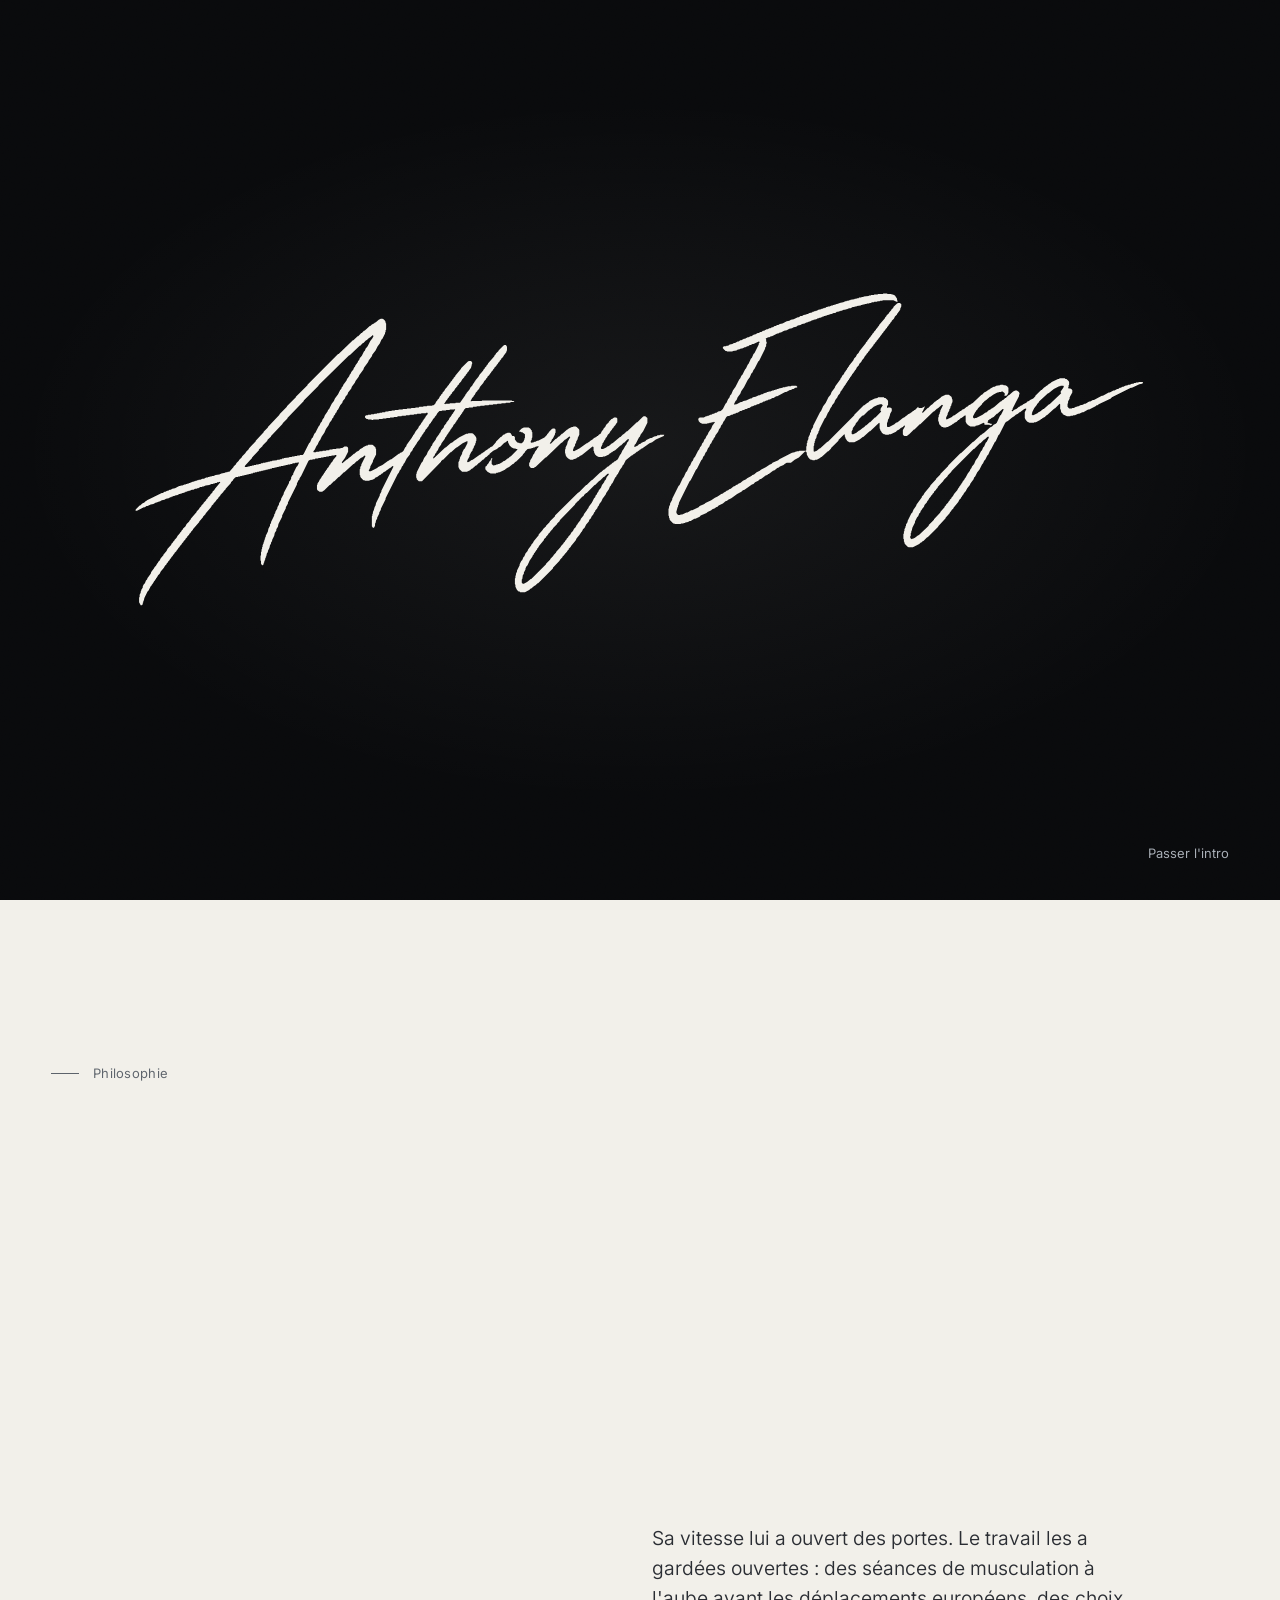
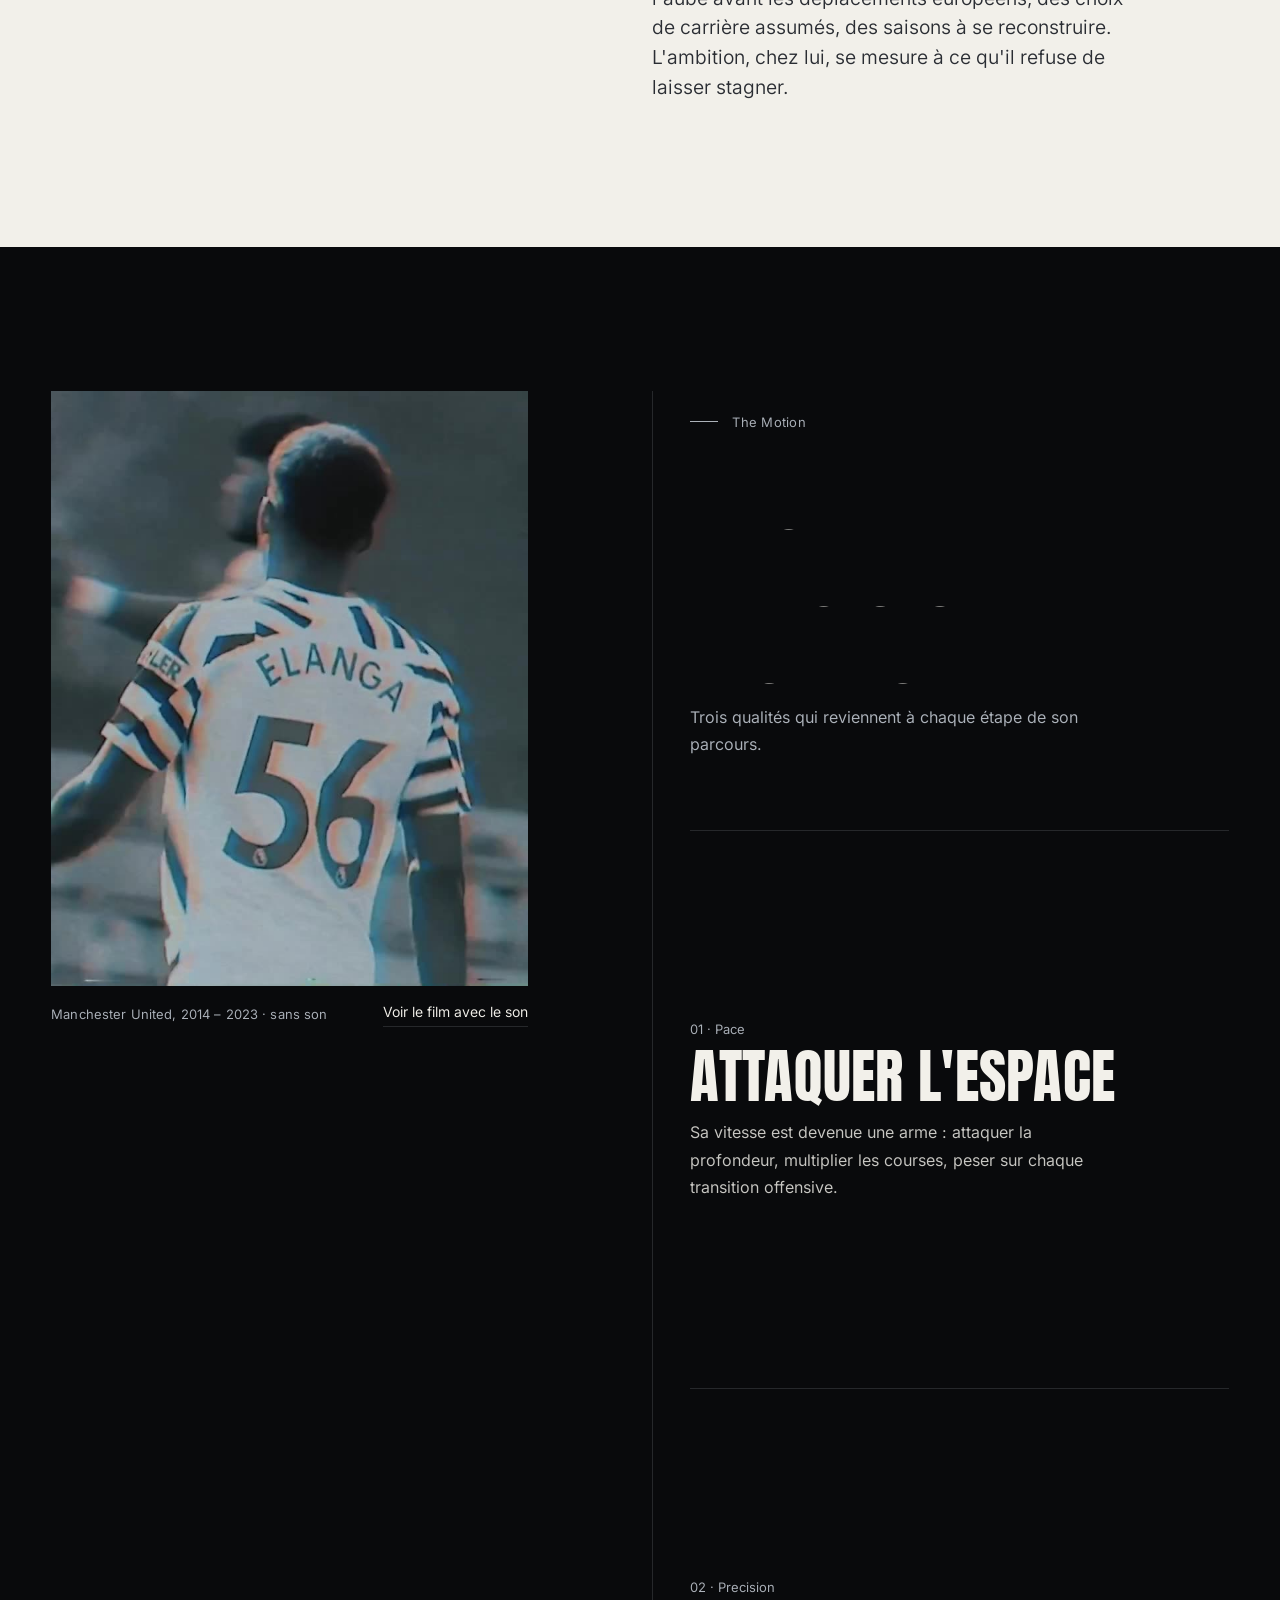
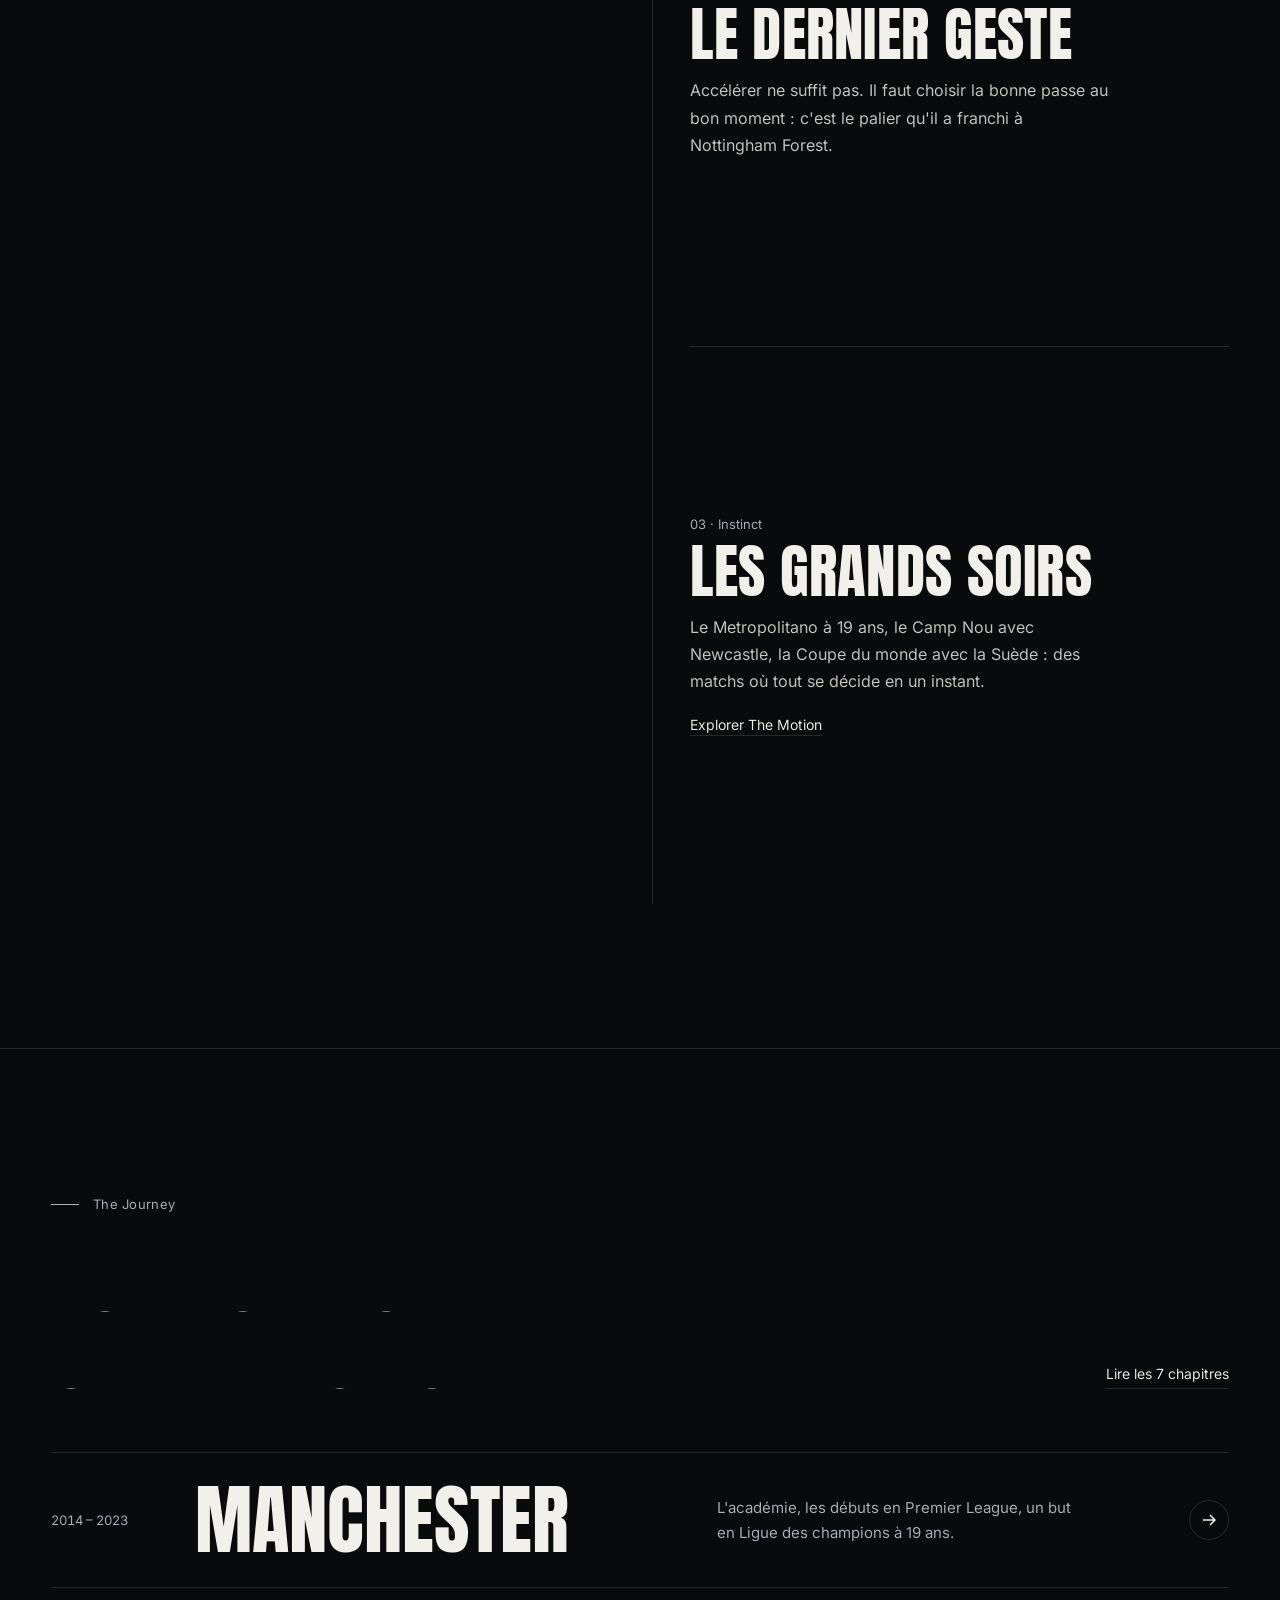
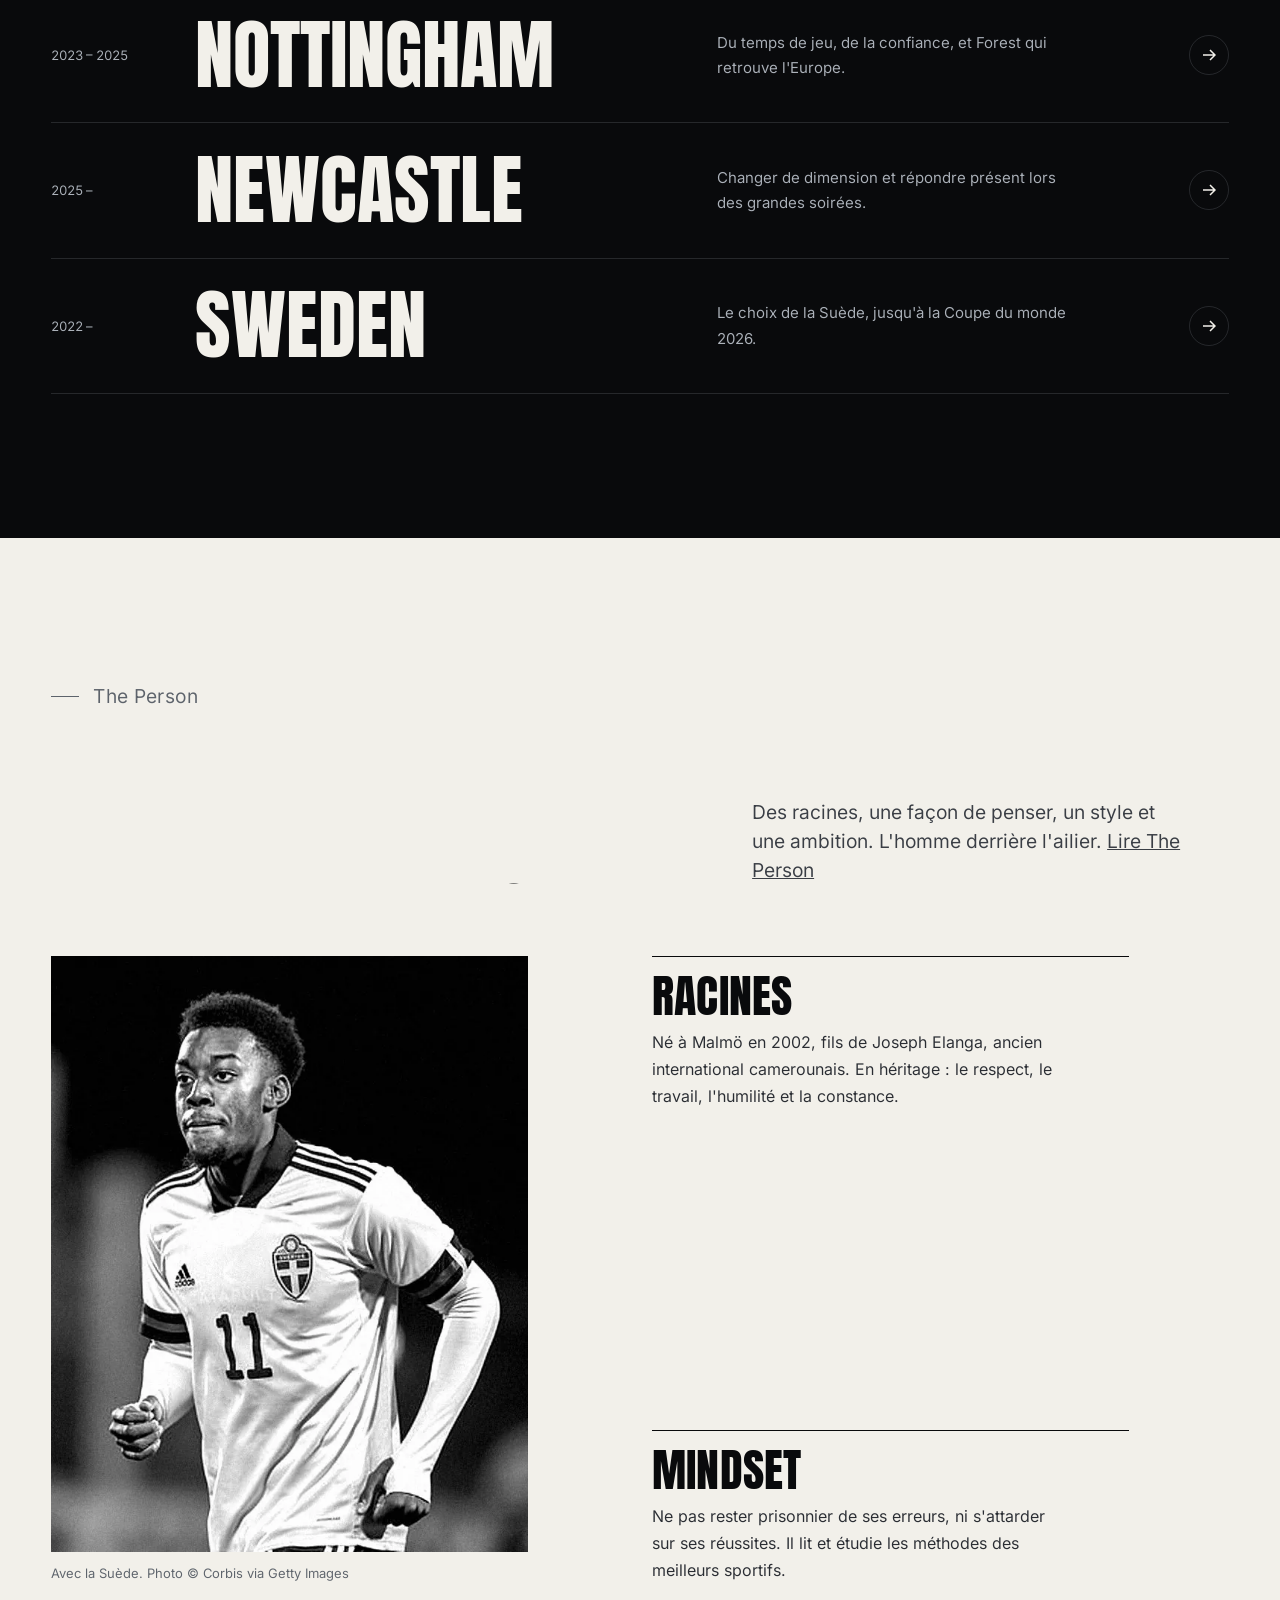
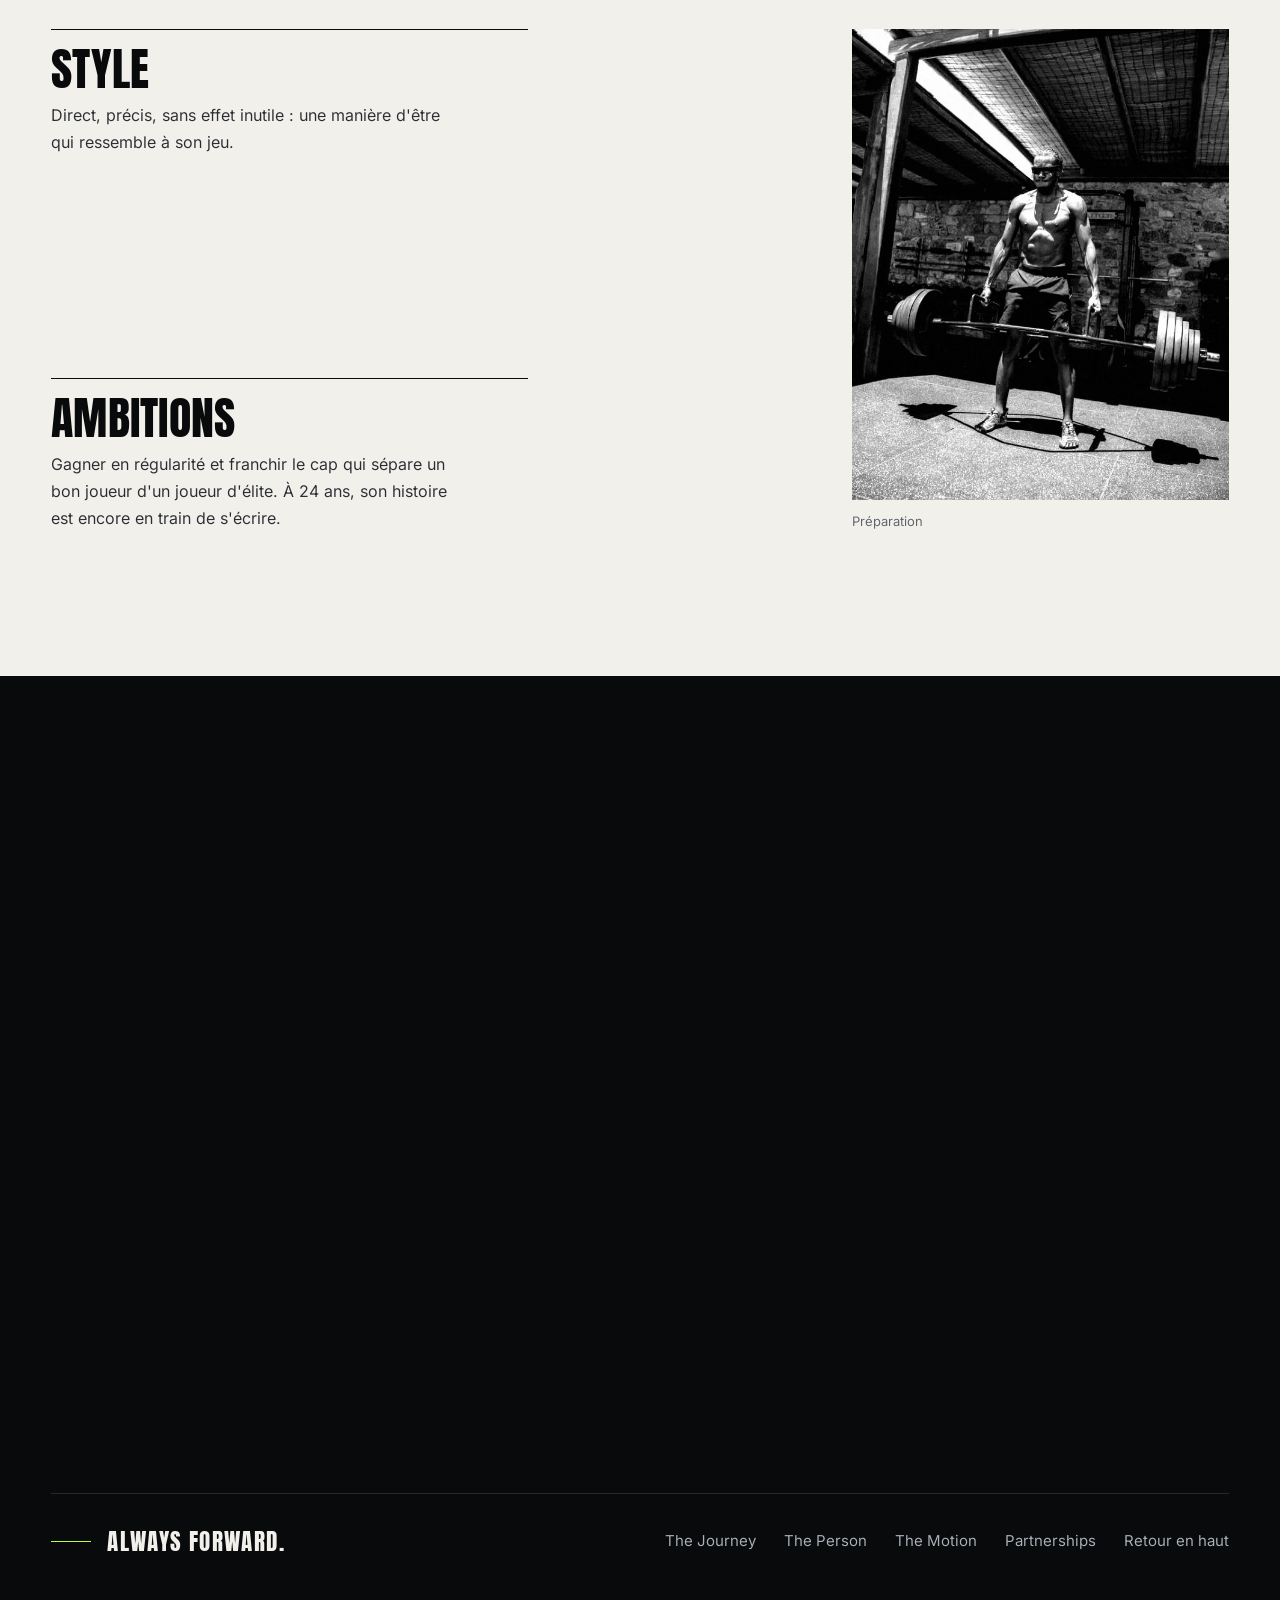
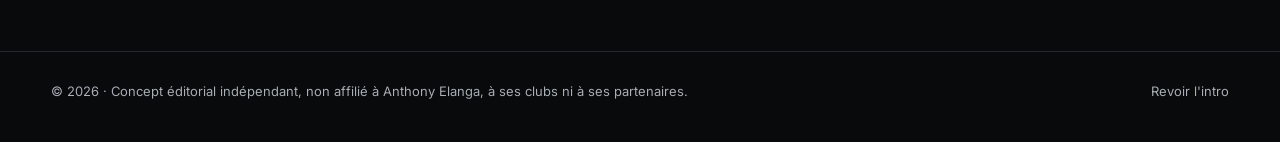
==== commit 843f77ac: "Accueil : retrait de la mention « Texte éditorial » sous le Statement Co-Authored-By: Claude Opus 5." ====
--- a/index.html
+++ b/index.html
@@ -100,7 +100,6 @@
       <h2 class="display reveal" id="statement-title"><span class="ln"><span>Speed is a gift.</span></span><span class="ln"><span>Progress is</span></span><span class="ln"><span>a choice.</span></span></h2>
       <div class="statement-body">
         <p class="fade">Sa vitesse lui a ouvert des portes. Le travail les a gardées ouvertes : des séances de musculation à l'aube avant les déplacements européens, des choix de carrière assumés, des saisons à se reconstruire. L'ambition, chez lui, se mesure à ce qu'il refuse de laisser stagner.</p>
-        <p class="note fade">Texte éditorial. Ce n'est pas une citation d'Anthony Elanga.</p>
       </div>
     </div>
   </section>
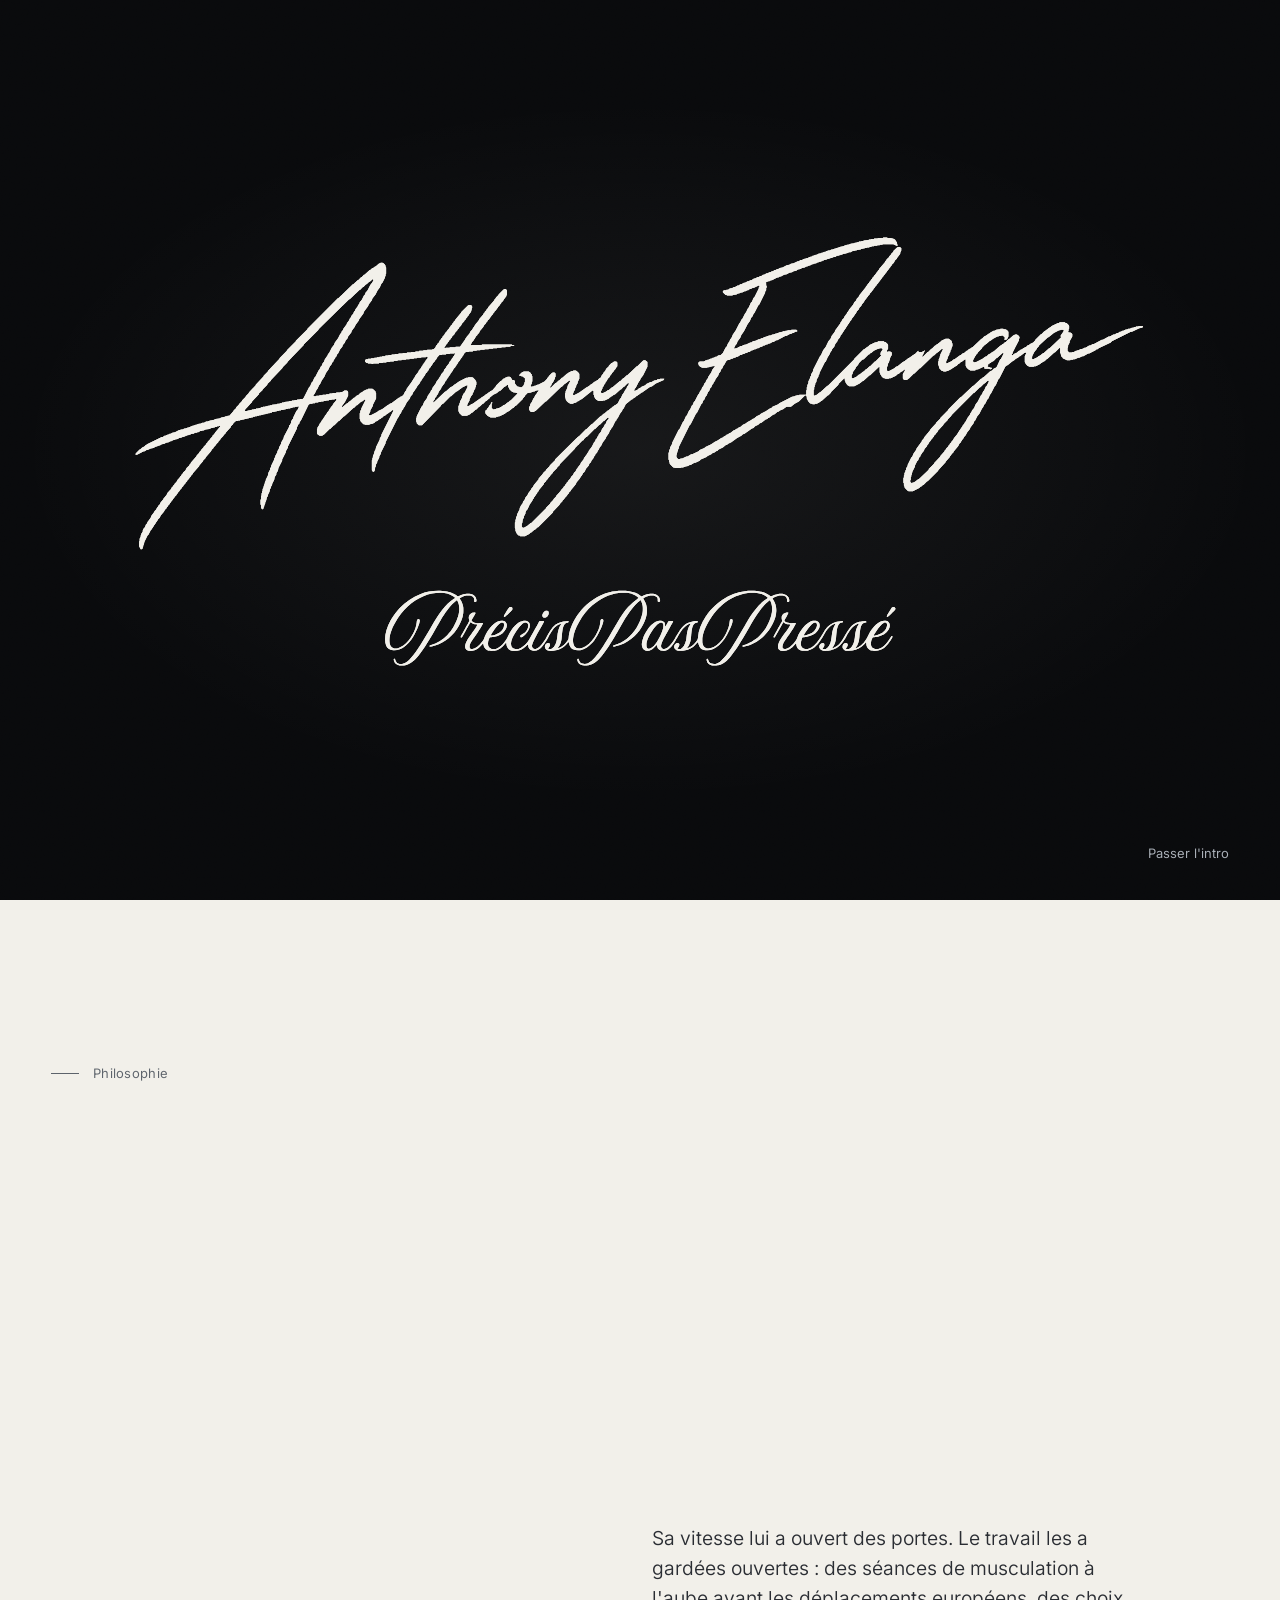
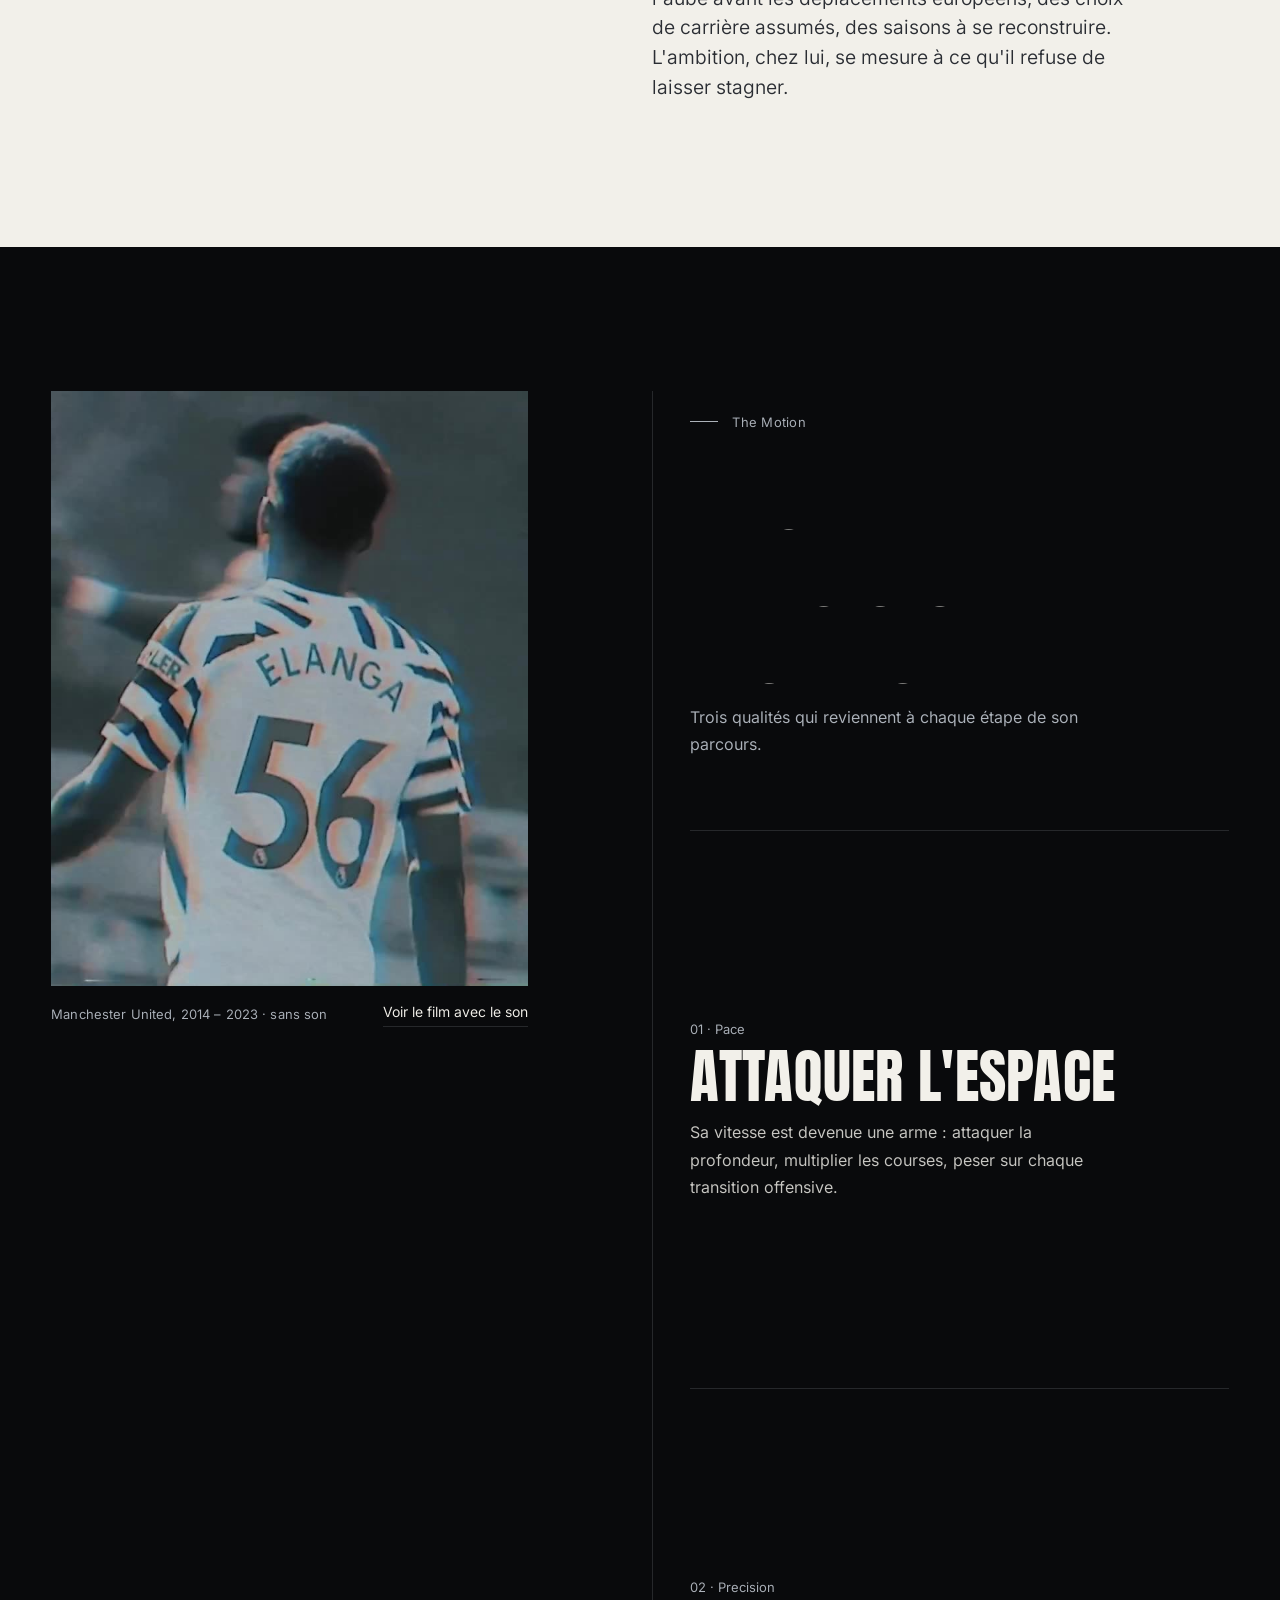
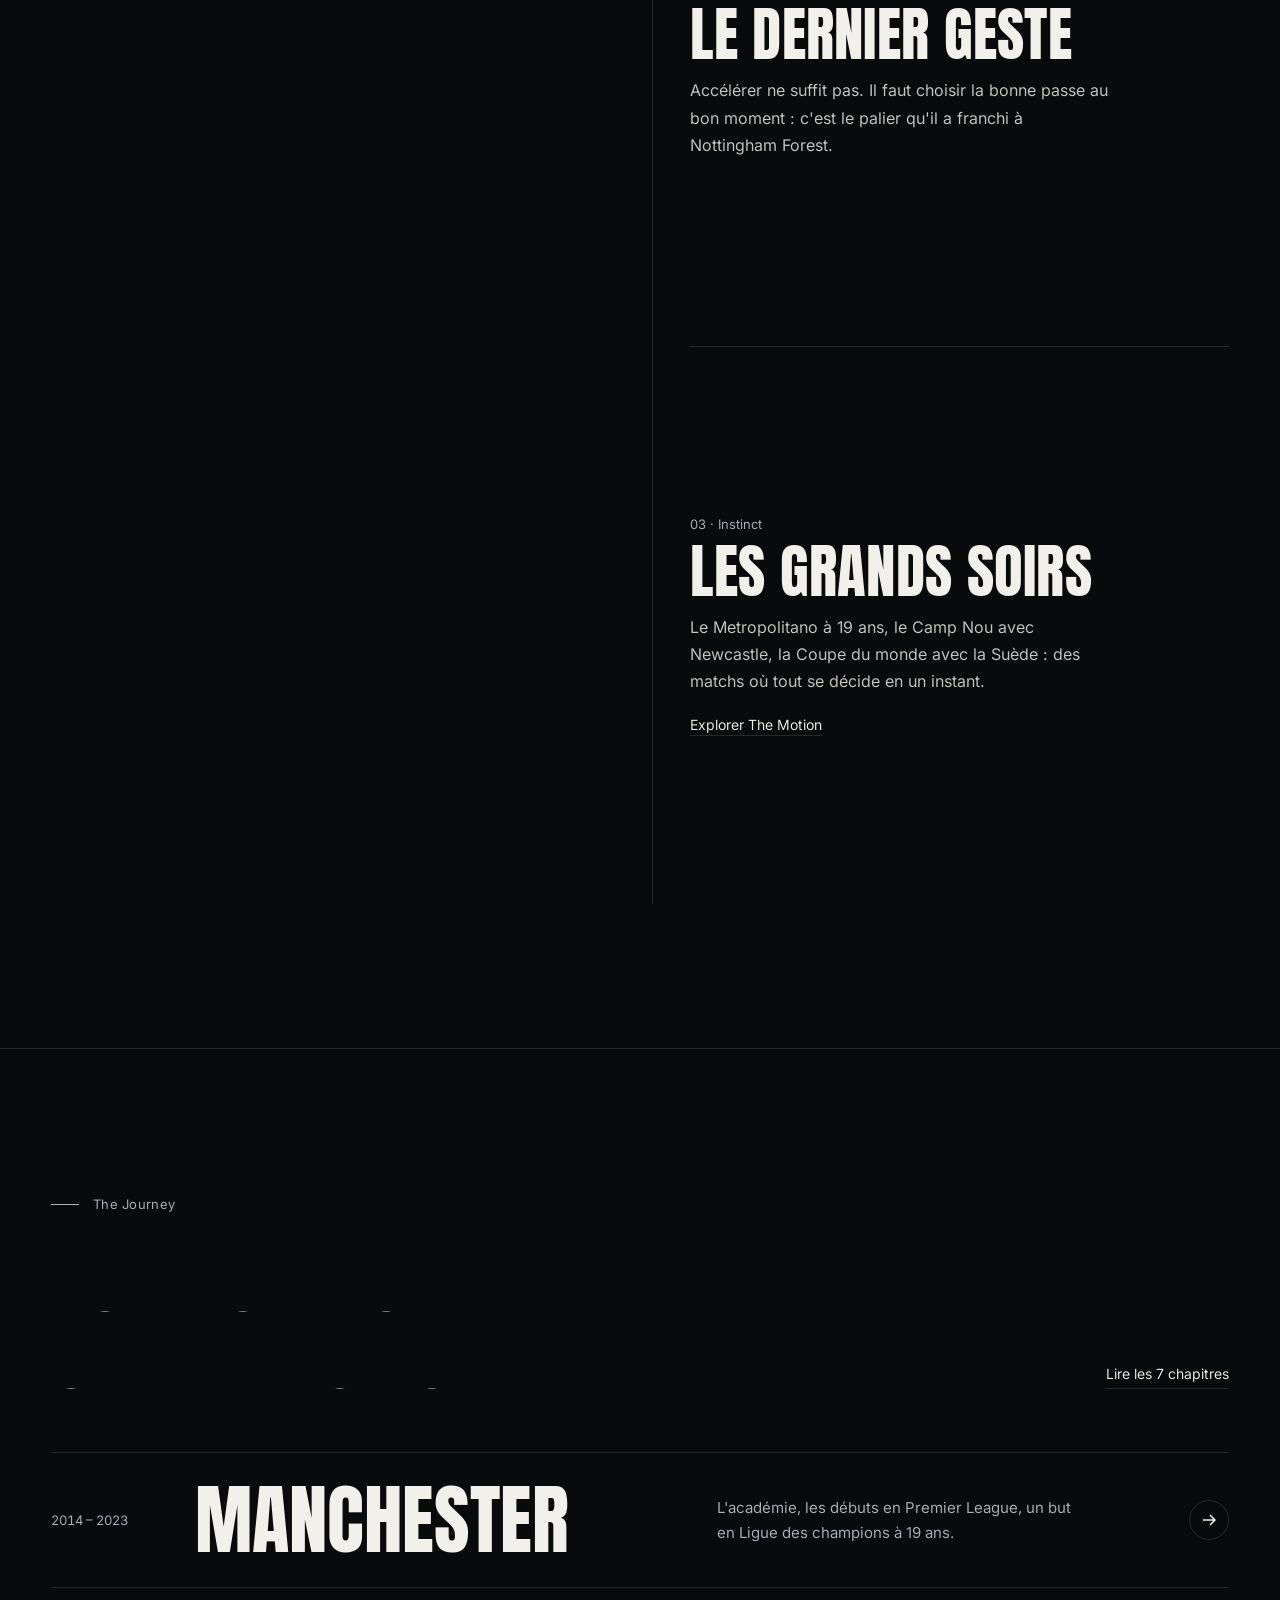
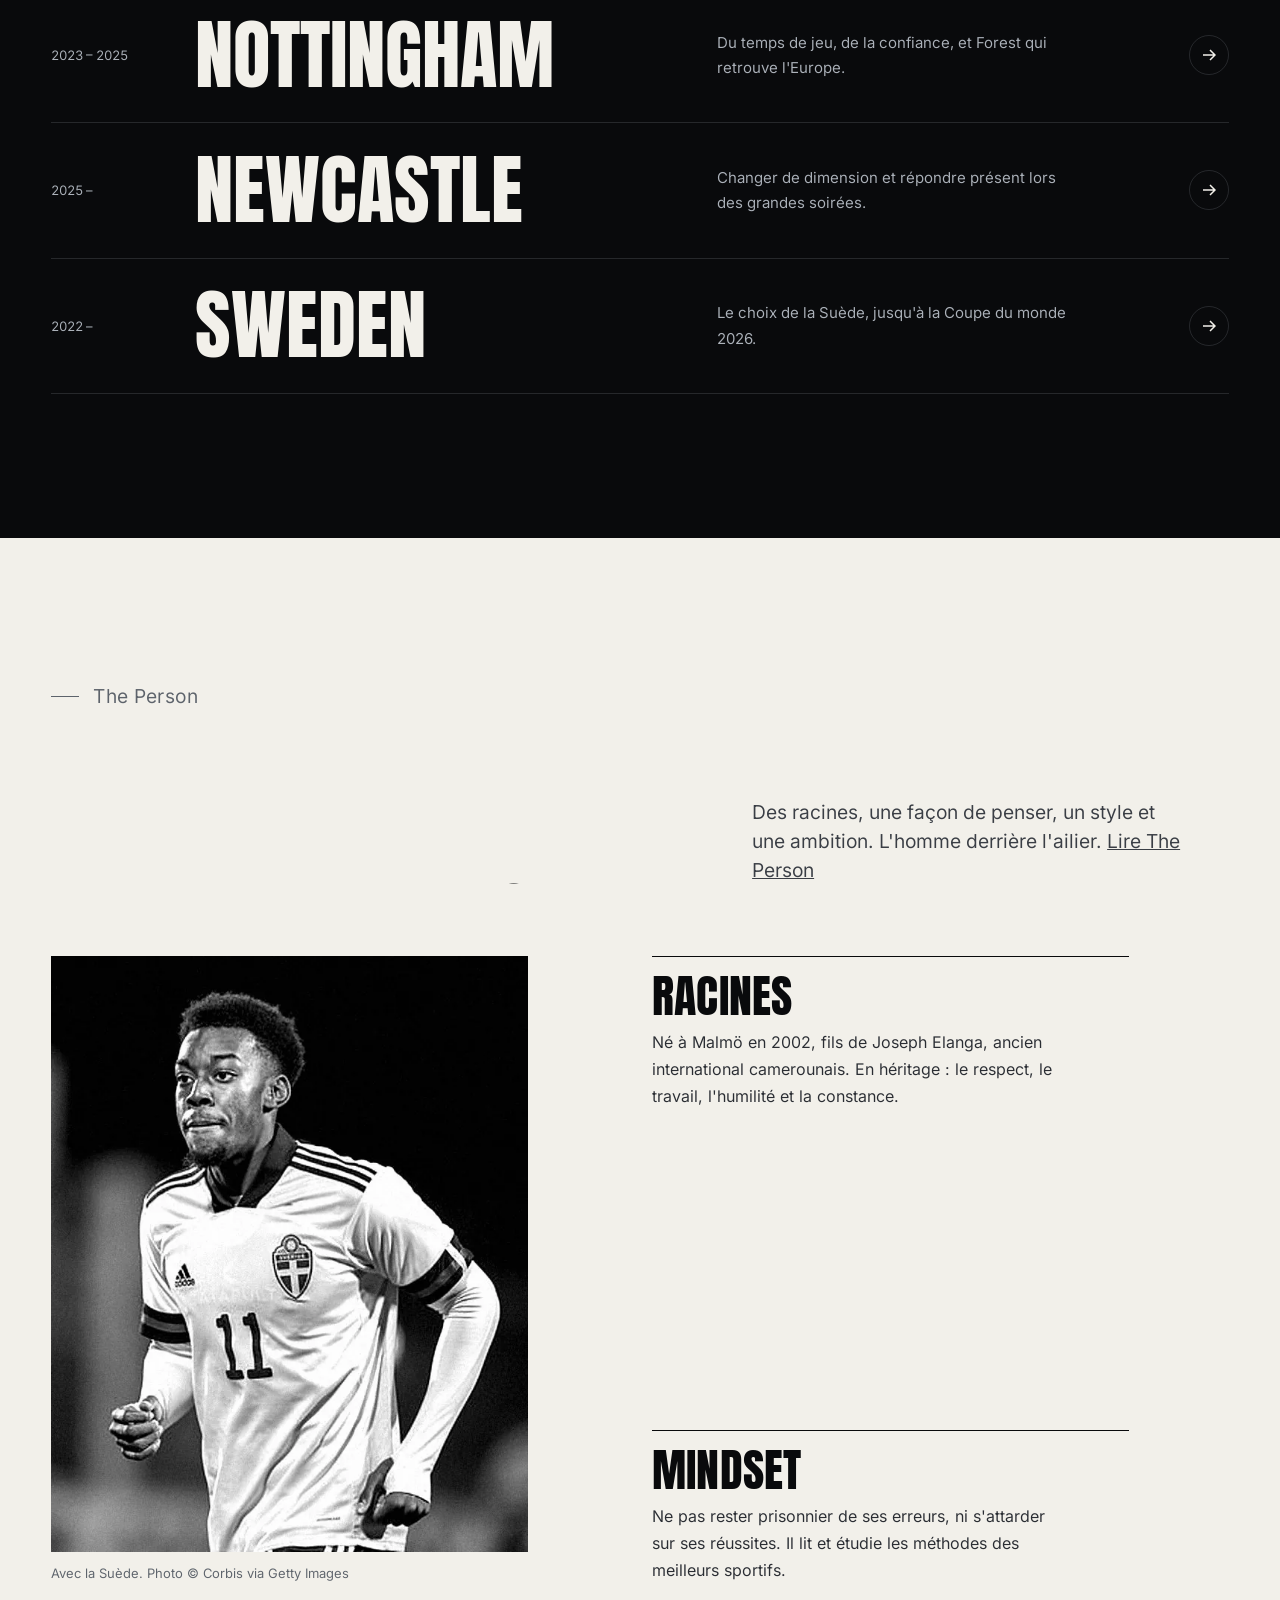
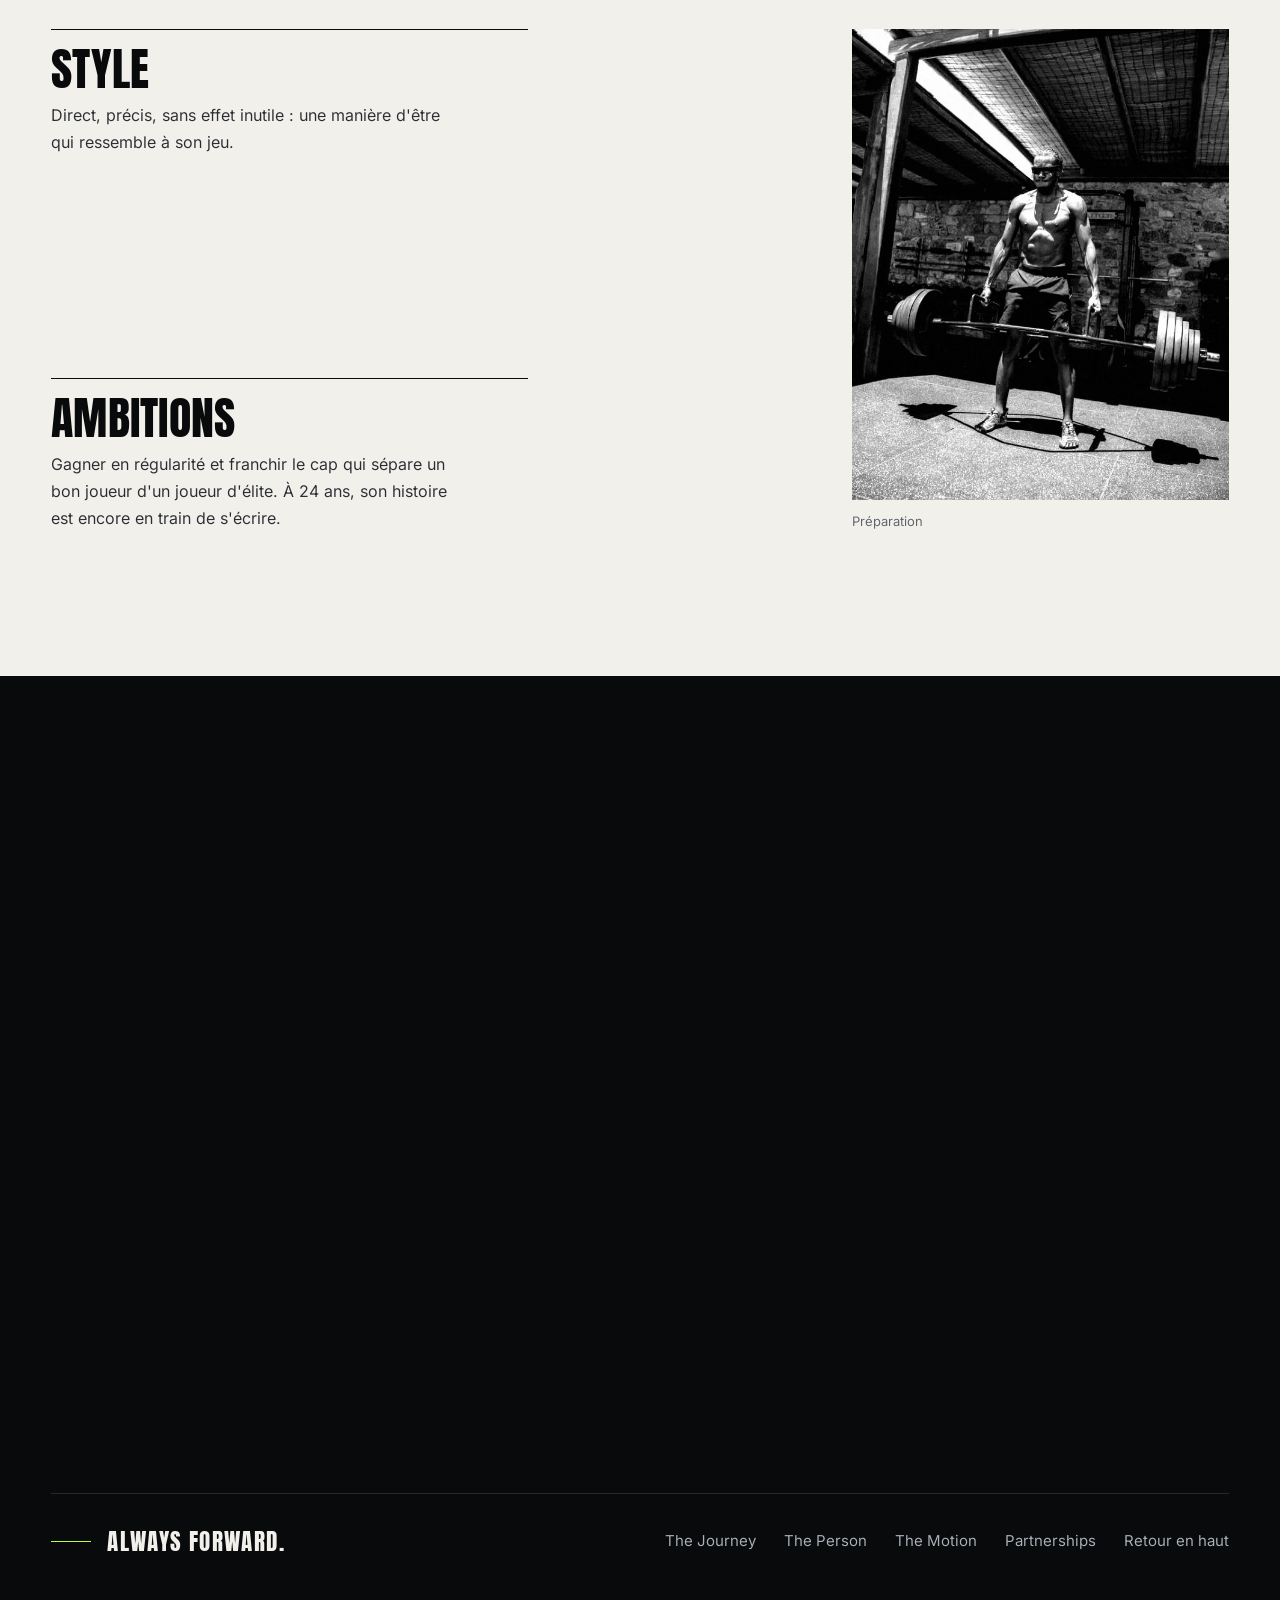
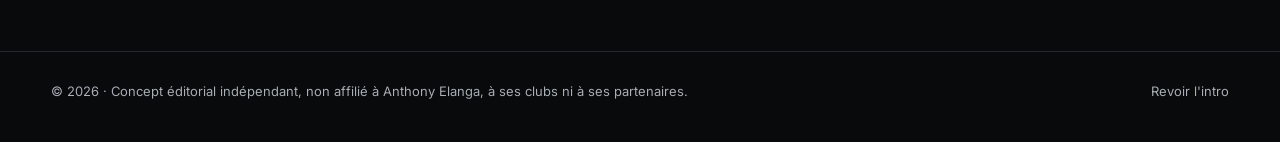
==== commit d212424c: "Intro : la marque PrécisPasPressé s'écrit sous la signature - assets/precispaspresse.svg : marque ve" ====
--- a/index.html
+++ b/index.html
@@ -25,7 +25,10 @@
 
 <!-- ===== 01 Arrival : intro ===== -->
 <div class="intro" id="intro" aria-hidden="true">
-  <div class="intro-sig"></div>
+  <div class="intro-stack">
+    <div class="intro-sig"></div>
+    <div class="intro-brand"></div>
+  </div>
   <button class="intro-skip" id="intro-skip" type="button">Passer l'intro</button>
 </div>
 
@@ -262,6 +265,7 @@
 <div class="grain" aria-hidden="true"></div>
 
 <script src="data/signature.js"></script>
+<script src="data/brand.js"></script>
 <script src="js/signature.js"></script>
 <script src="js/main.js"></script>
 </body>
--- a/css/experience.css
+++ b/css/experience.css
@@ -8,7 +8,12 @@
 html.intro-on .intro{display:grid}
 .intro::before{content:"";position:absolute;inset:-20%;pointer-events:none;
   background:radial-gradient(50% 40% at 50% 50%,rgba(242,240,234,.06),transparent 70%);transition:opacity var(--t-med)}
+.intro-stack{display:flex;flex-direction:column;align-items:center;gap:clamp(14px,3.2vh,36px)}
 .intro-sig{position:relative;width:min(80vw,1040px);transform-origin:0 0}
+.intro-brand{width:min(60vw,520px);transition:opacity 400ms ease}
+.intro.leaving .intro-brand{opacity:0}
+/* the header logo stays hidden until the flying signature lands on it */
+html.intro-on .brand{opacity:0}
 .intro-skip{position:absolute;right:var(--pad);bottom:28px;padding:8px 0;font-size:var(--fs-small);color:var(--titanium);
   transition:color var(--t-fast)}
 .intro-skip:hover{color:var(--bone)}
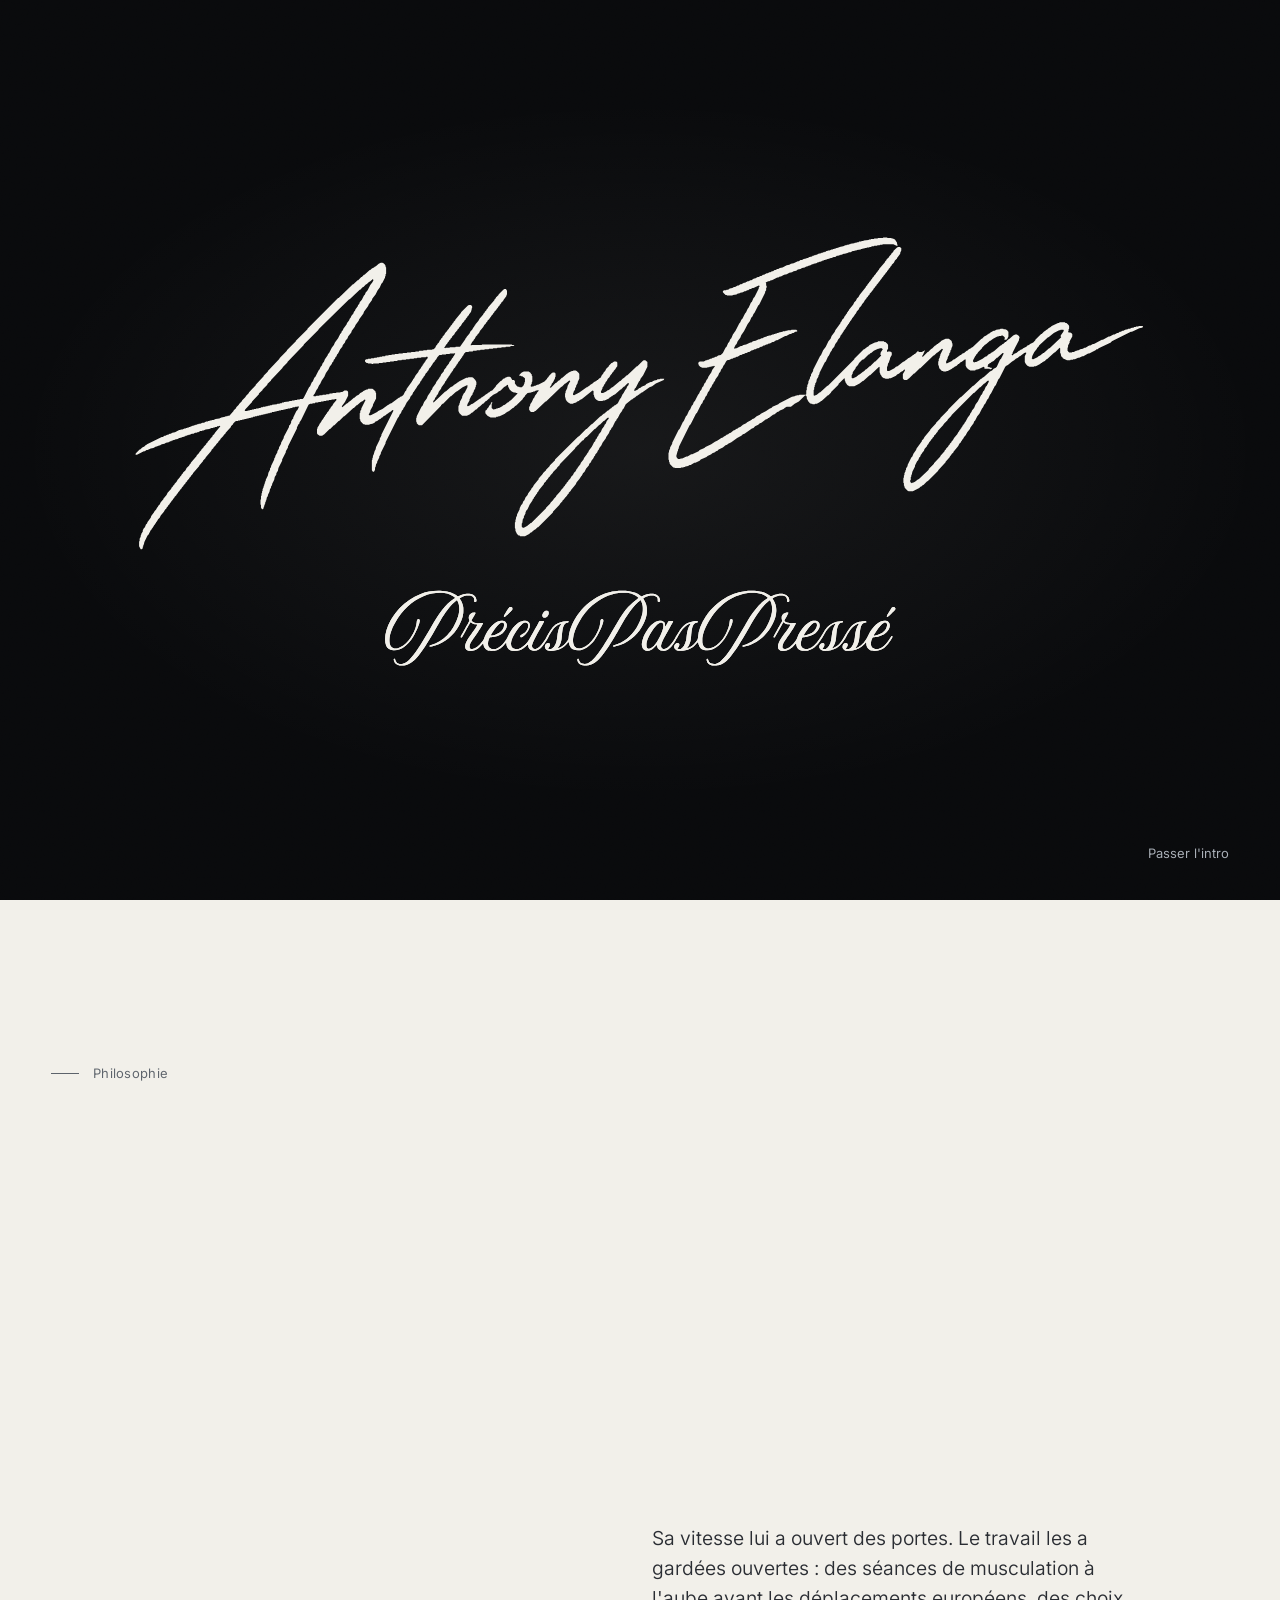
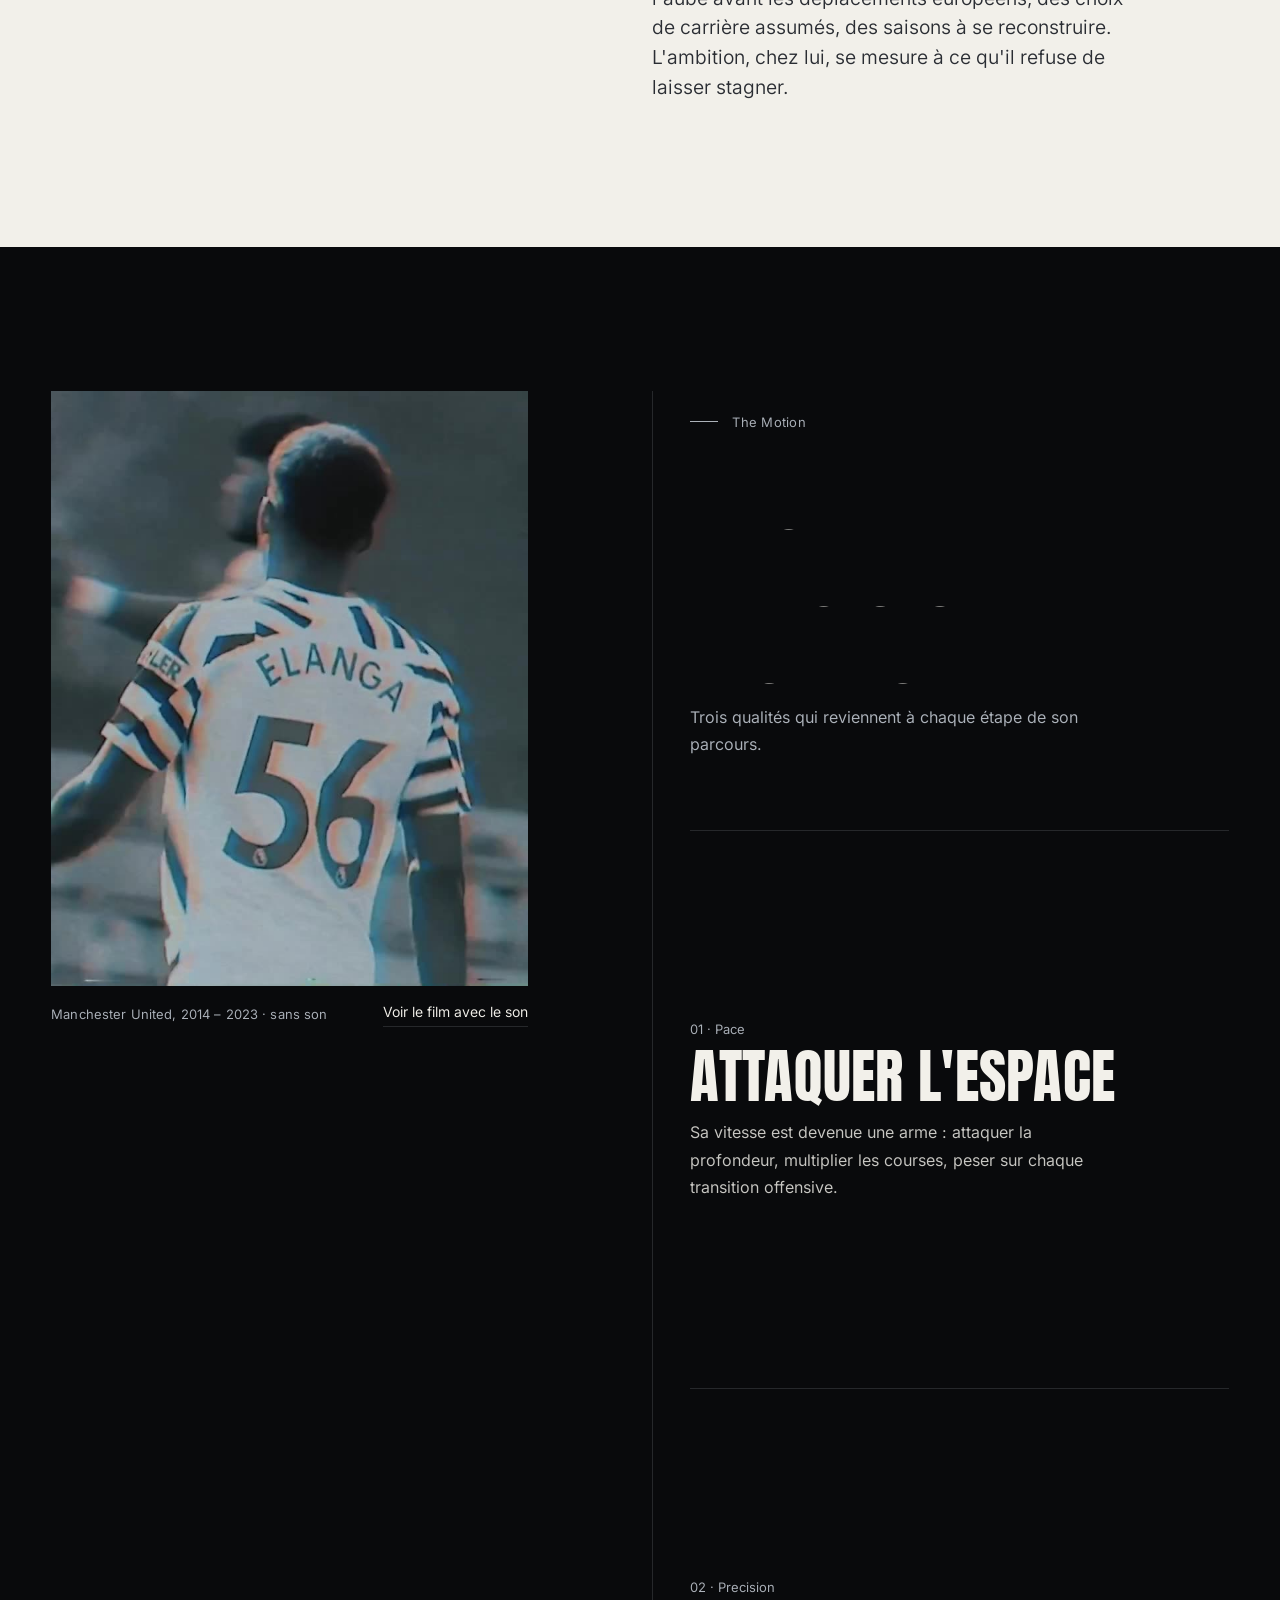
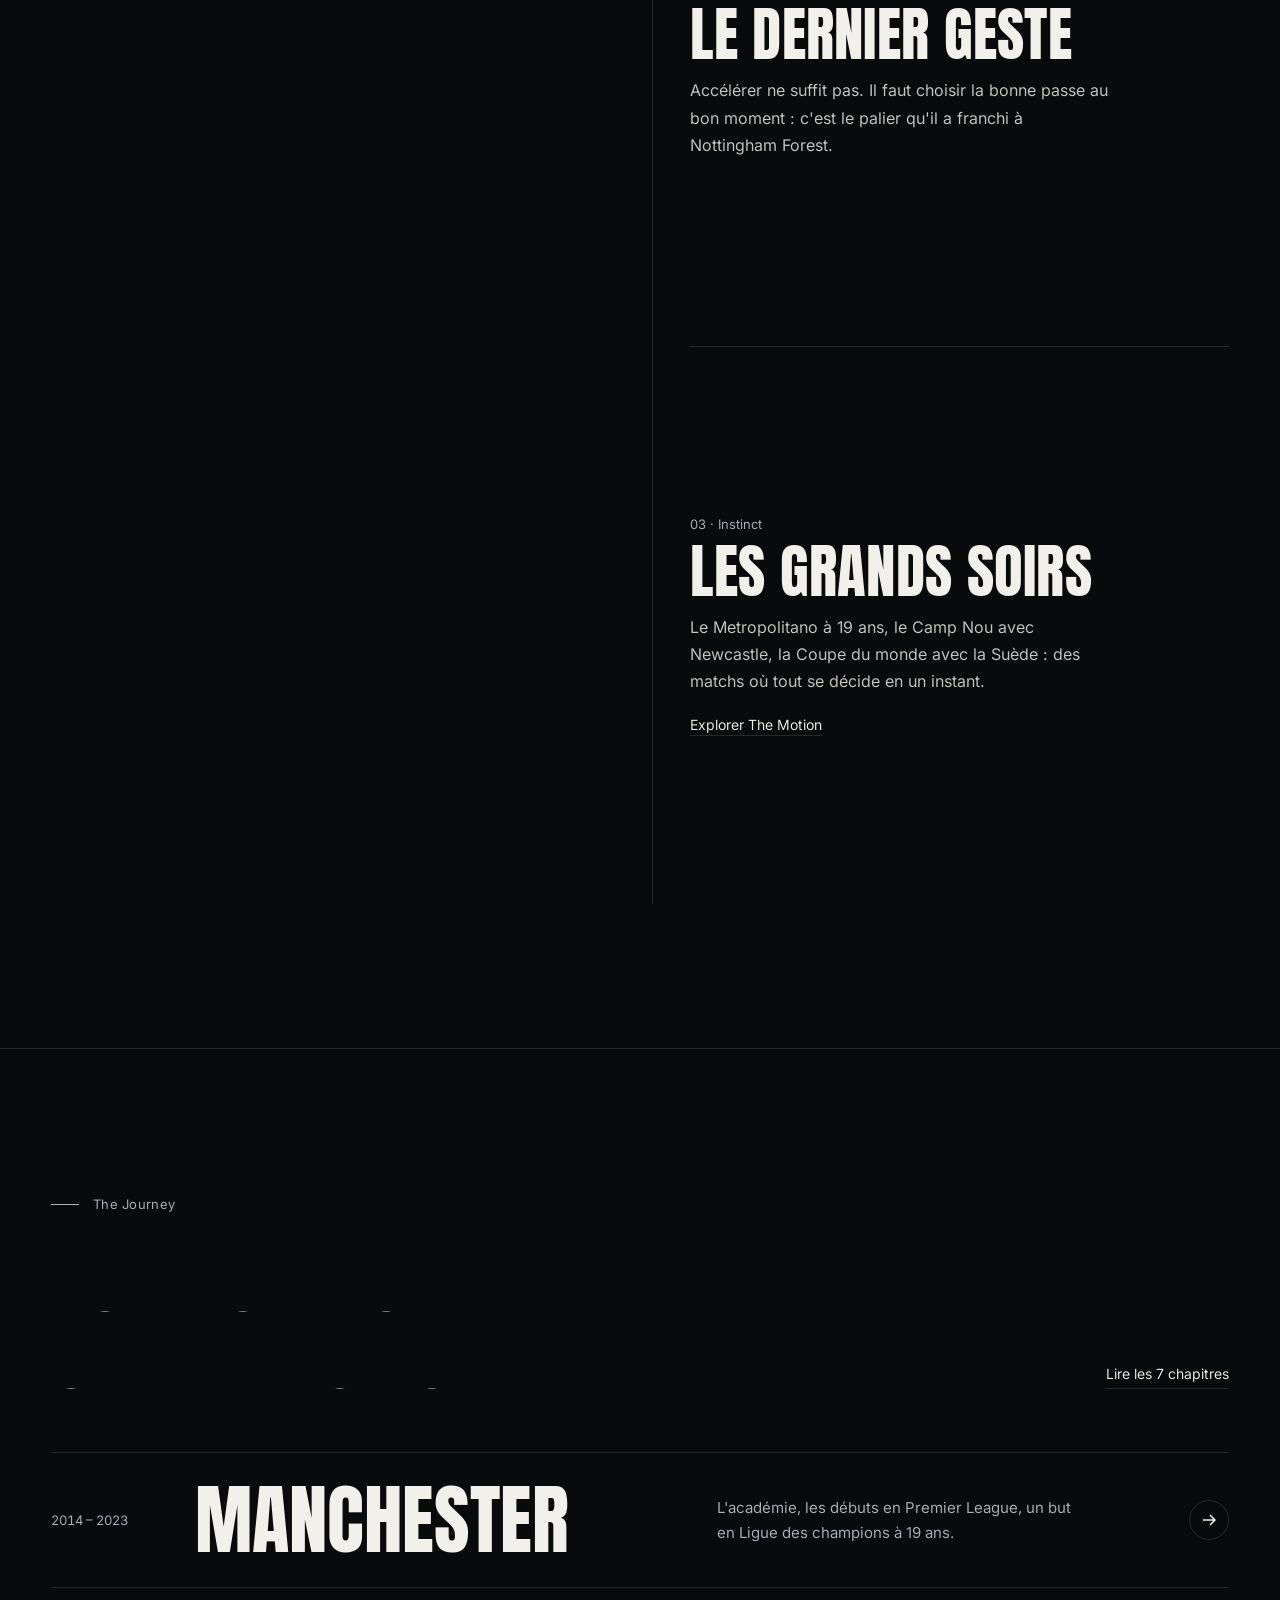
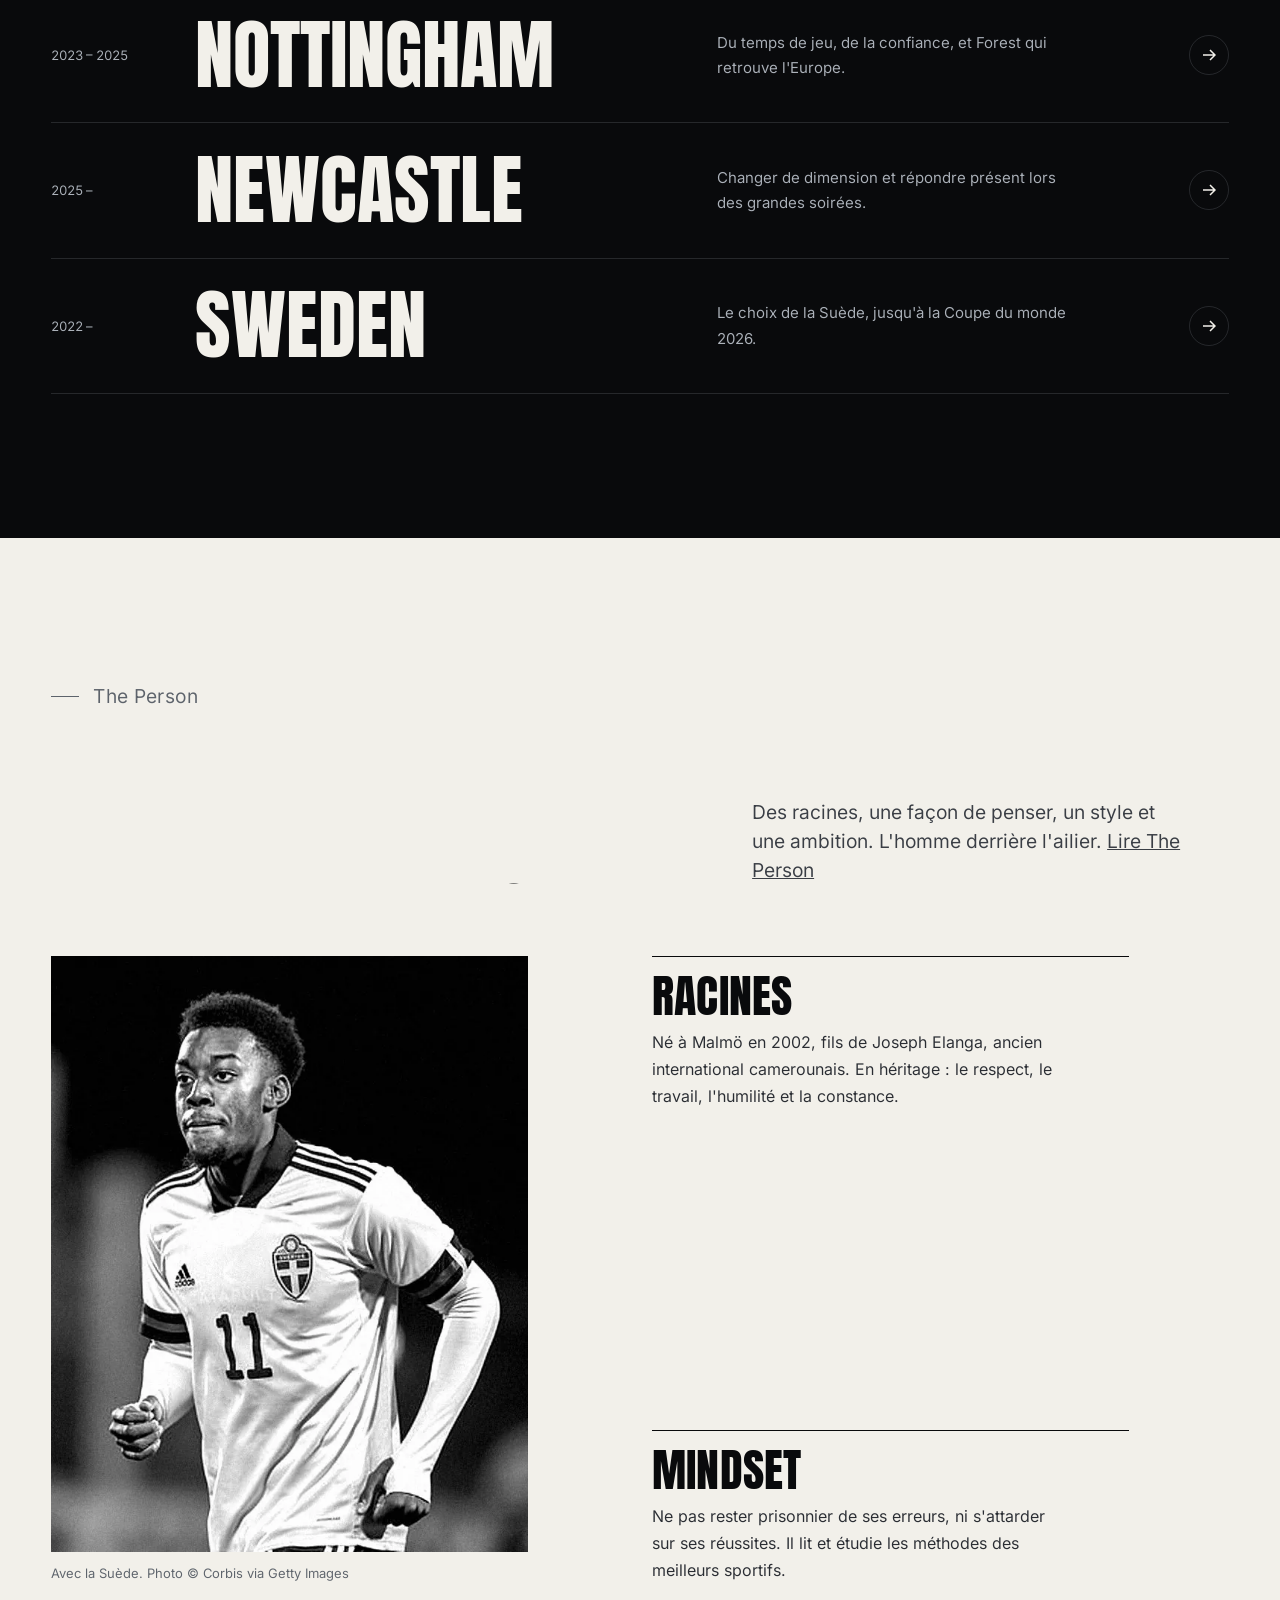
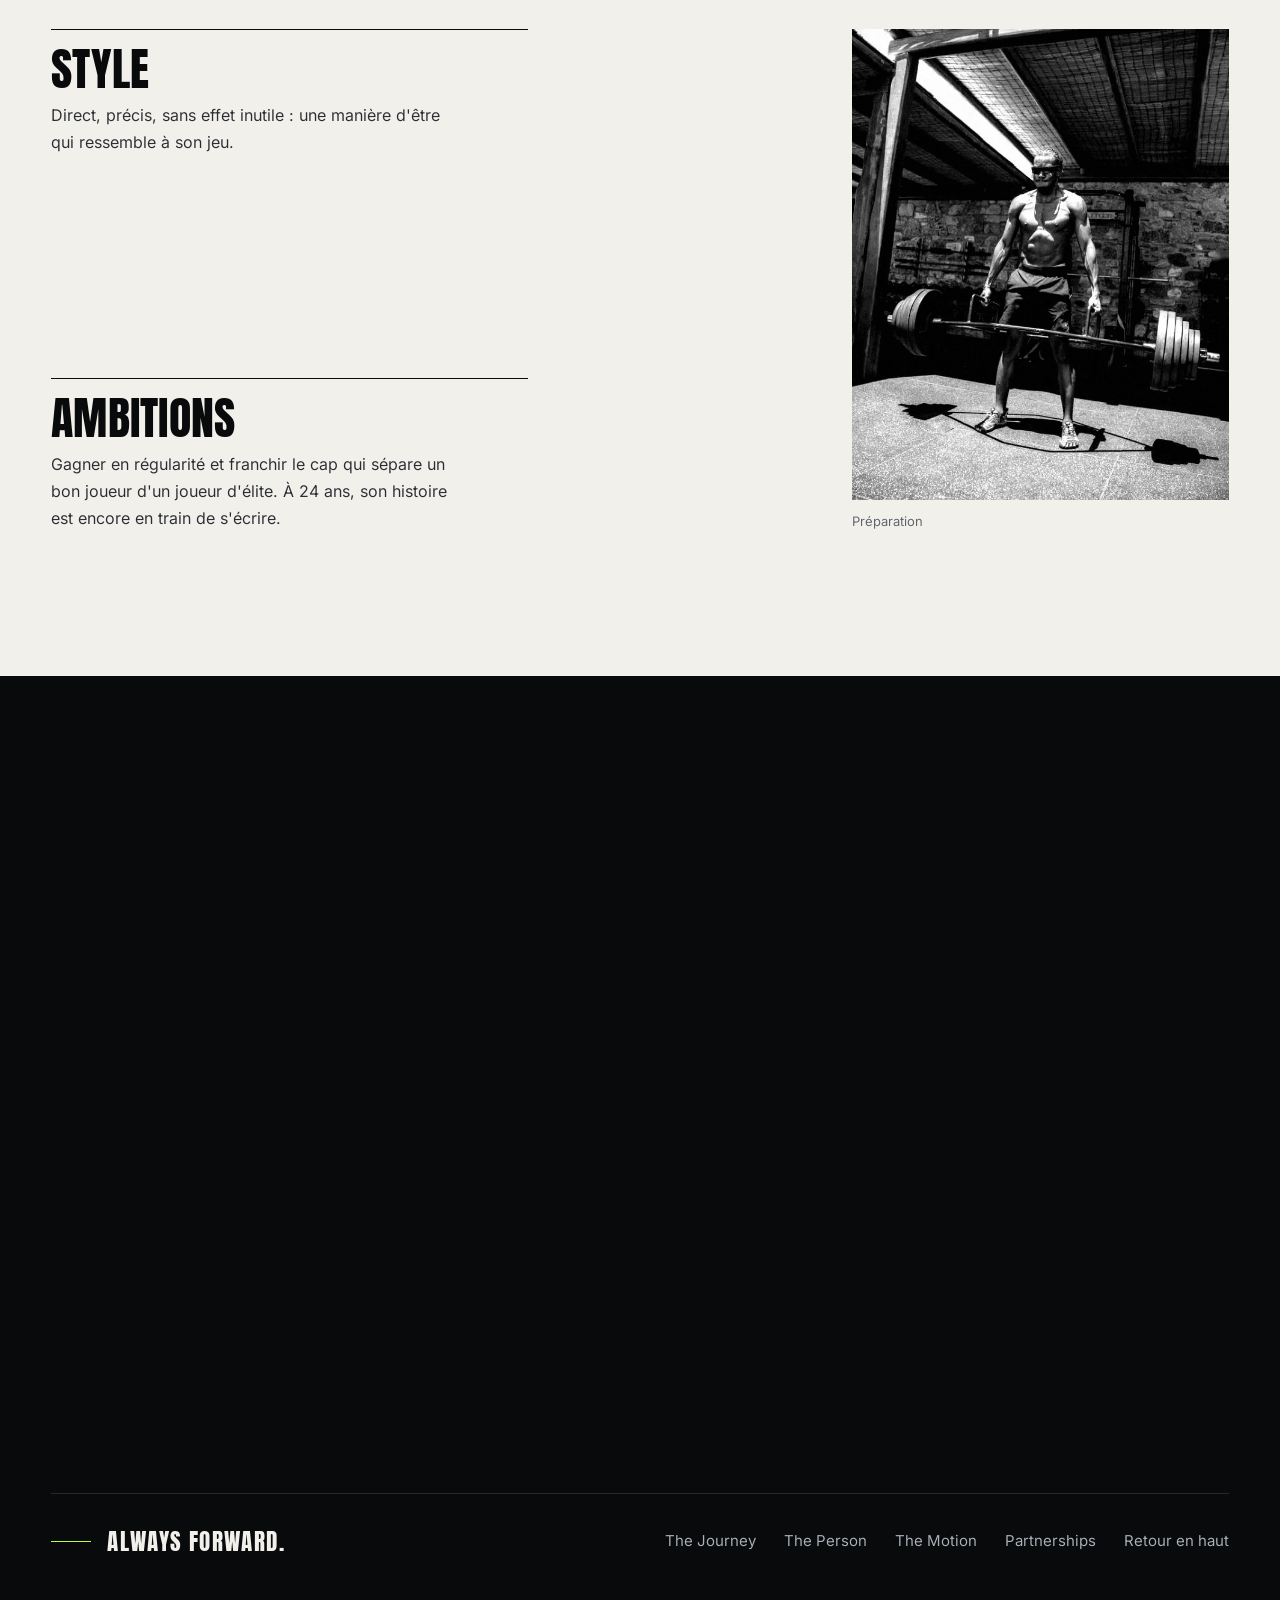
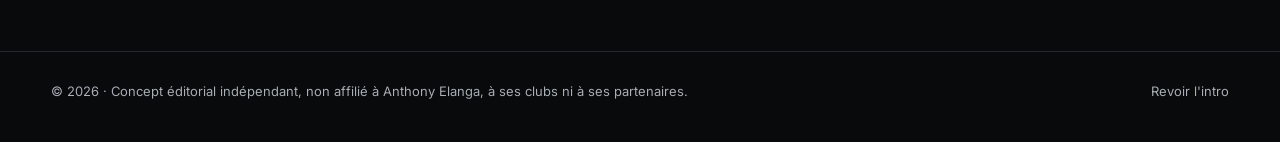
==== commit 2dde4b8e: "Intro : nouvelle clé de mémorisation pour rejouer l'intro une fois avec la marque Co-Authored-By: Cl" ====
--- a/index.html
+++ b/index.html
@@ -15,7 +15,7 @@
 <script>
   (function () {
     var d = document.documentElement; d.classList.add('js');
-    var seen = null; try { seen = localStorage.getItem('elanga:intro-seen'); } catch (e) {}
+    var seen = null; try { seen = localStorage.getItem('elanga:intro-v2'); } catch (e) {}
     if (!seen && !window.matchMedia('(prefers-reduced-motion: reduce)').matches) d.classList.add('intro-on');
   })();
 </script>
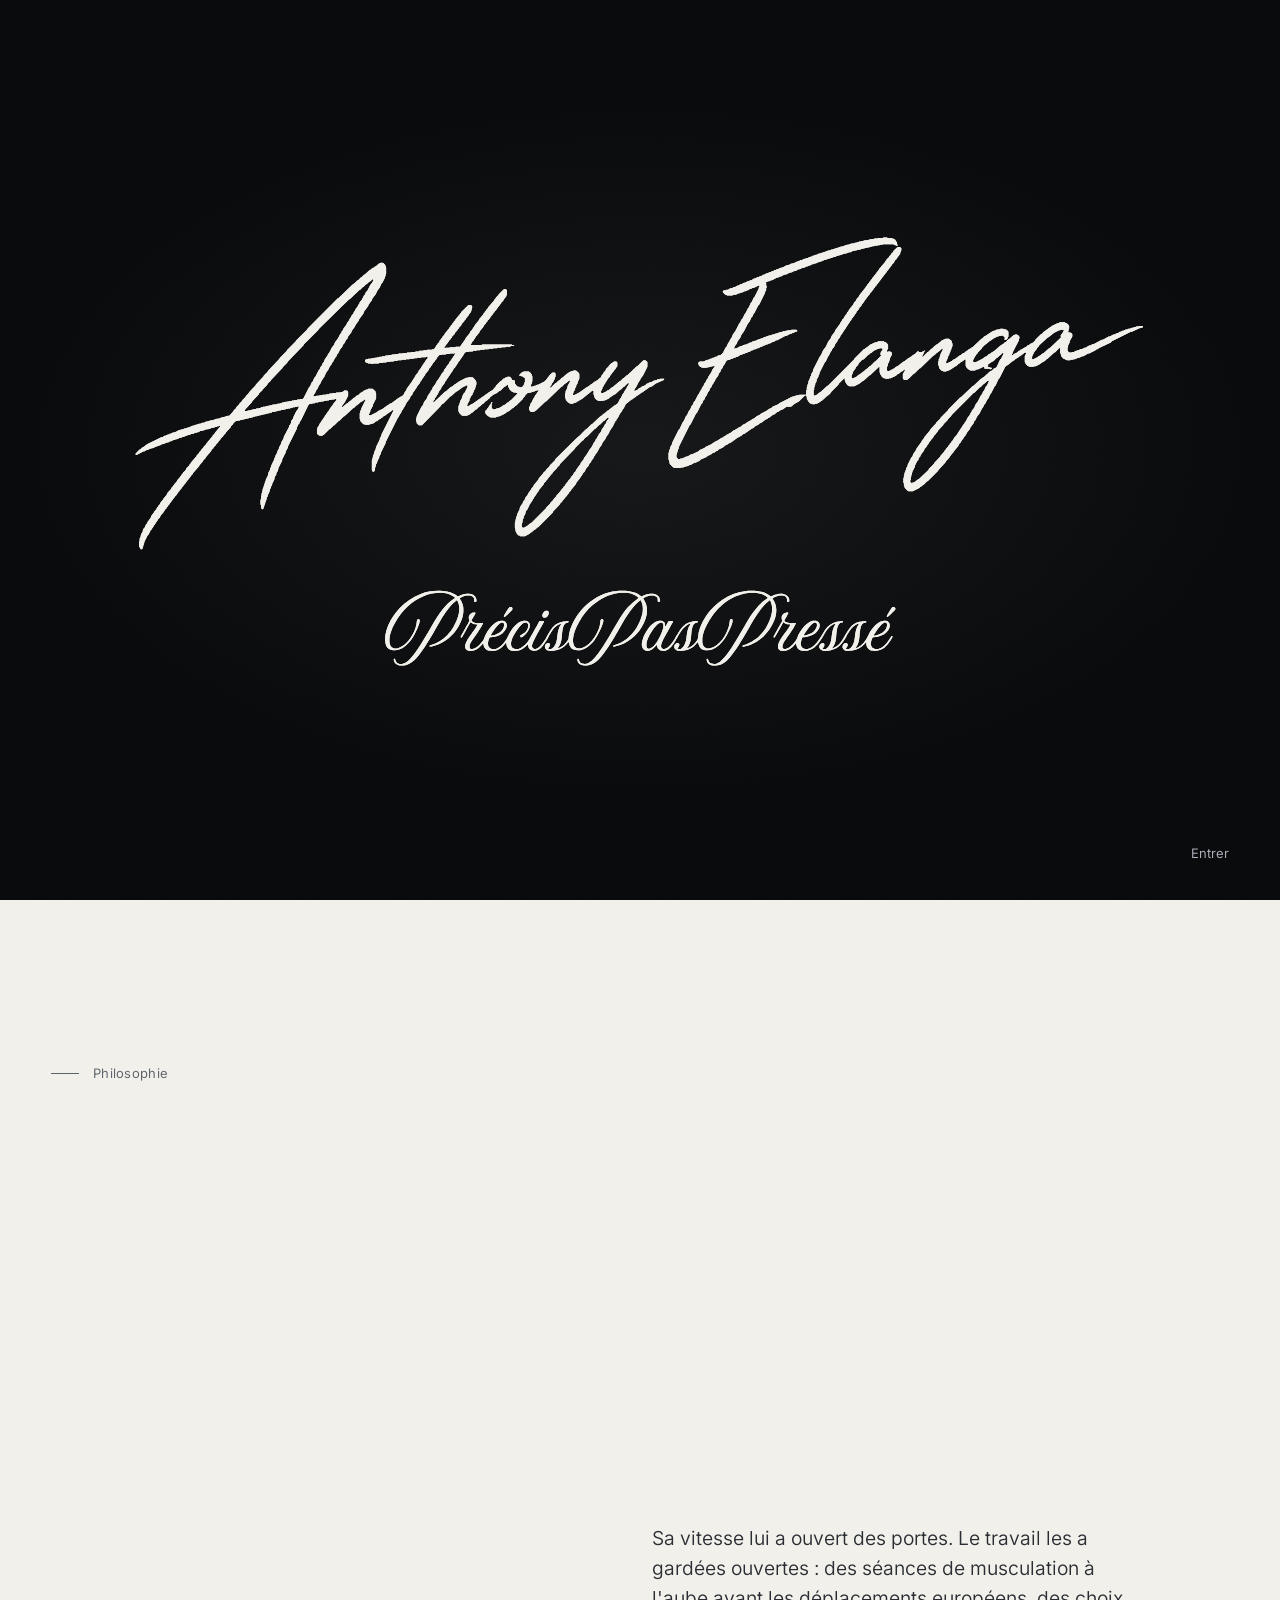
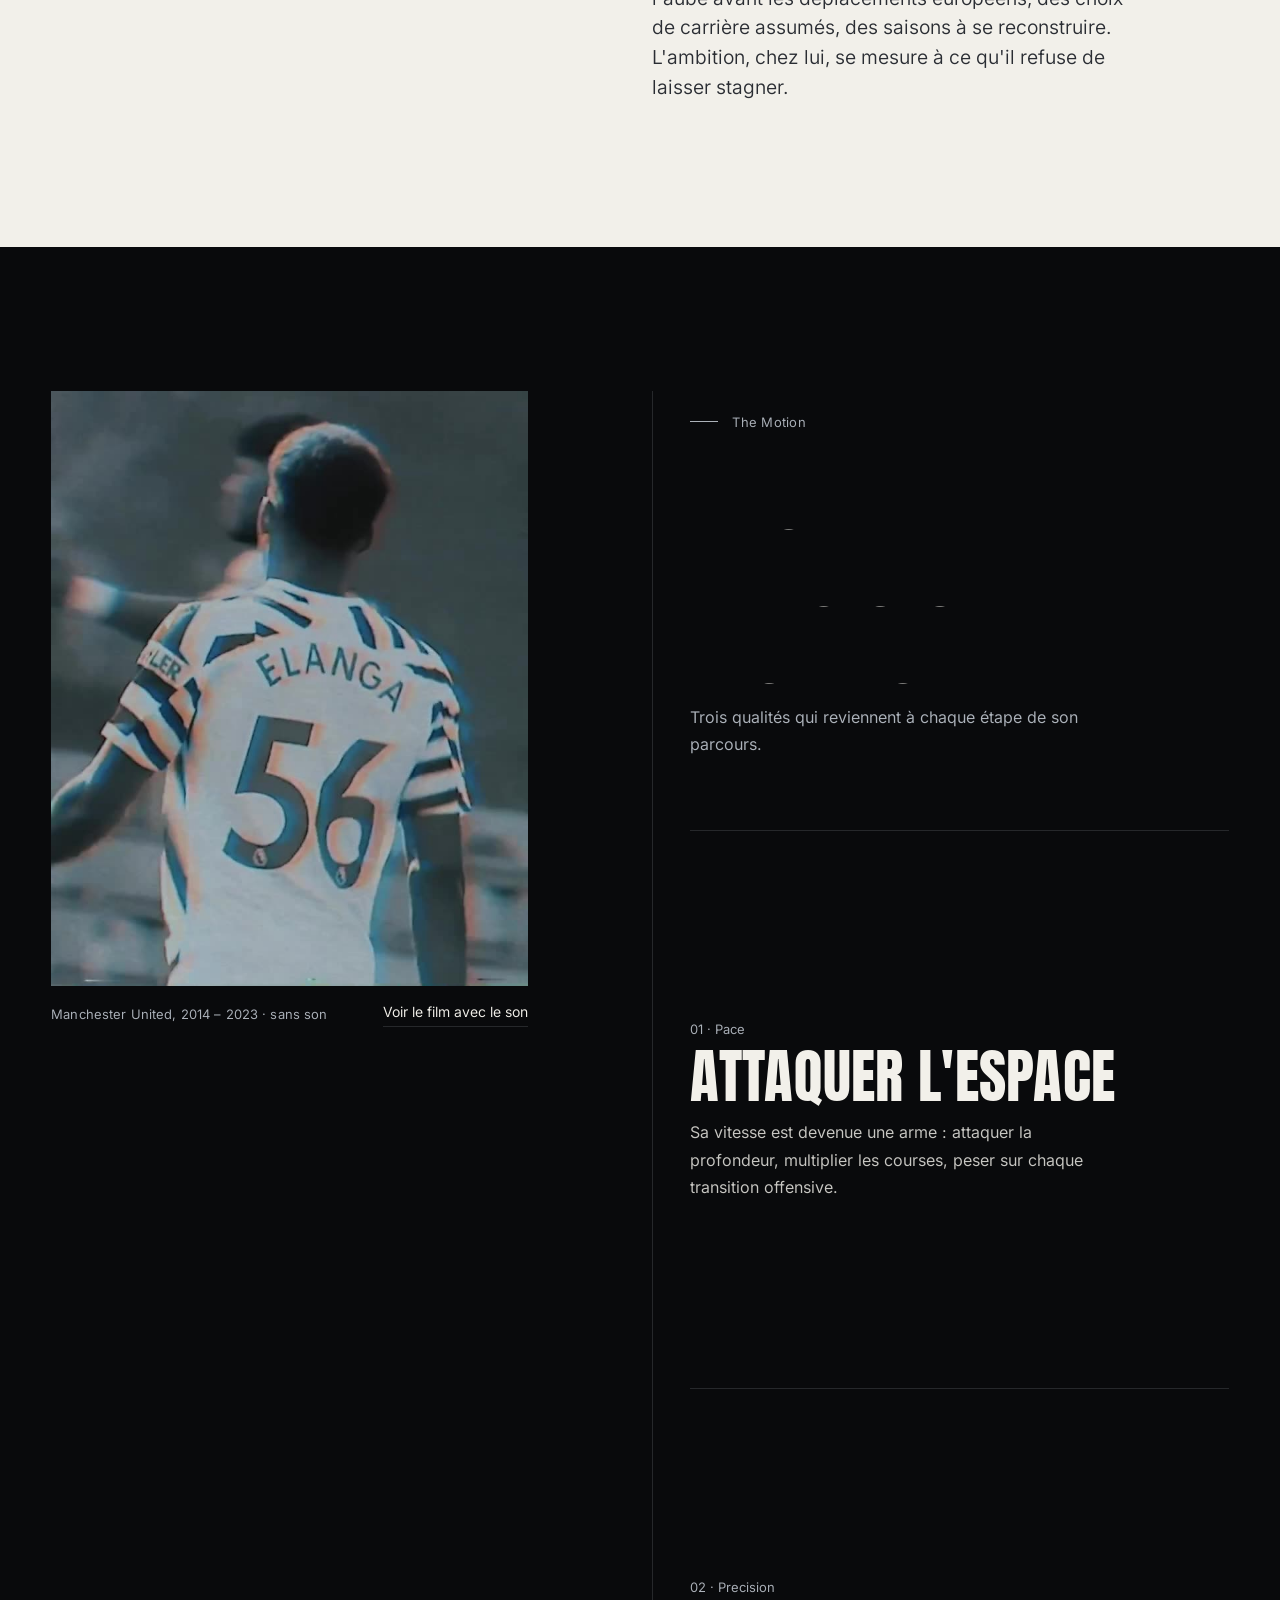
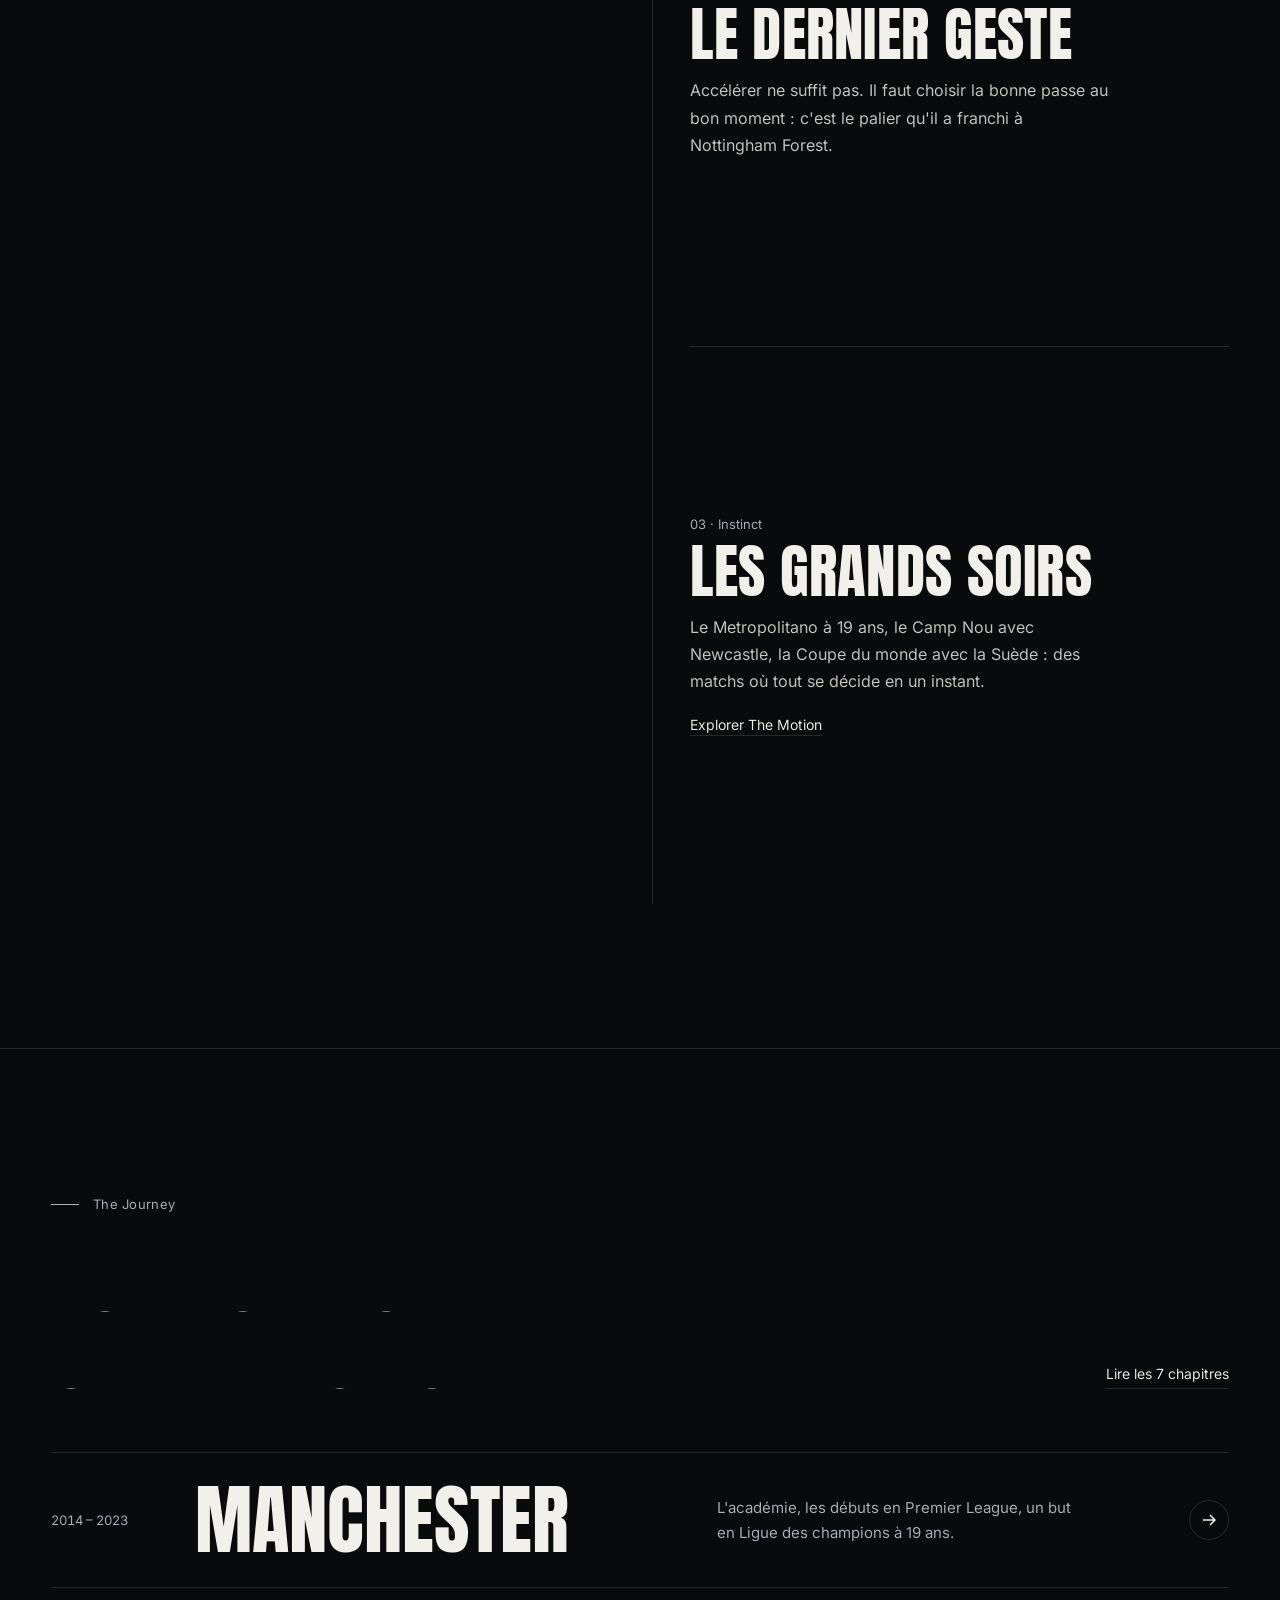
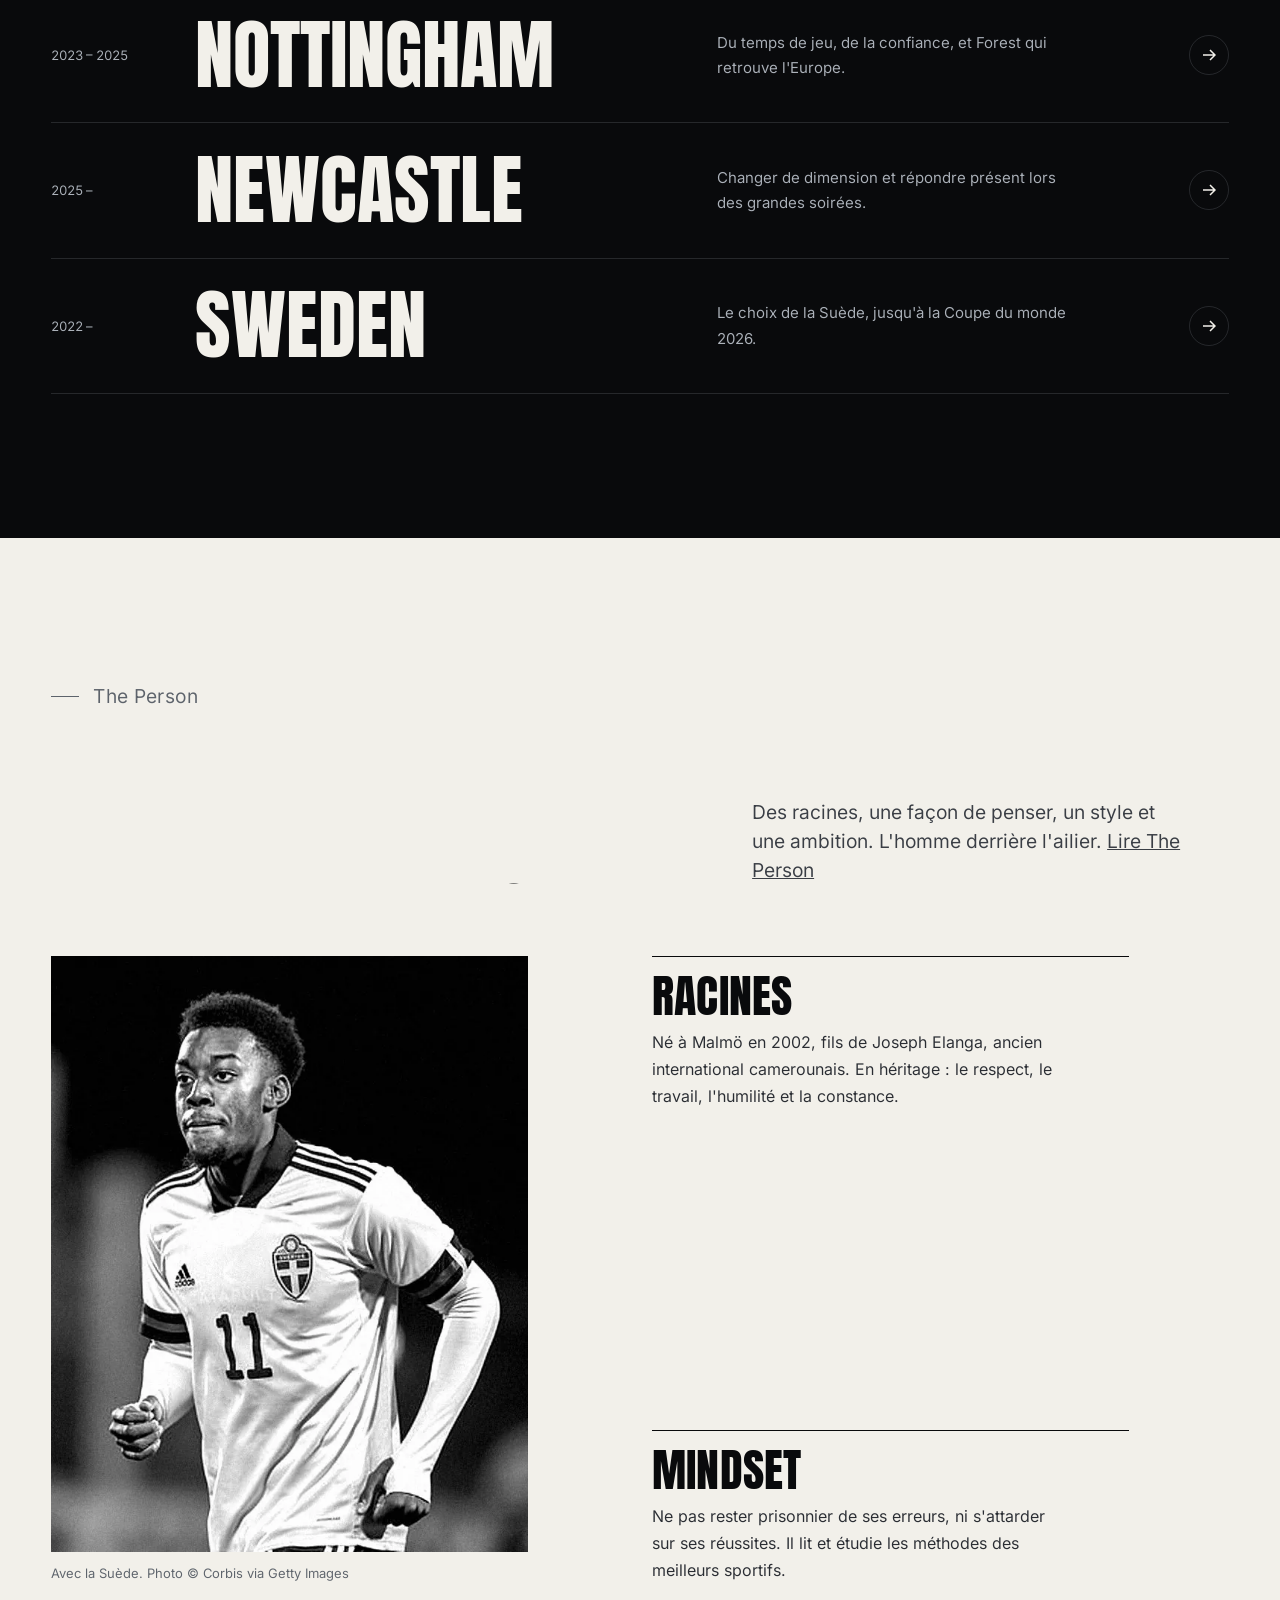
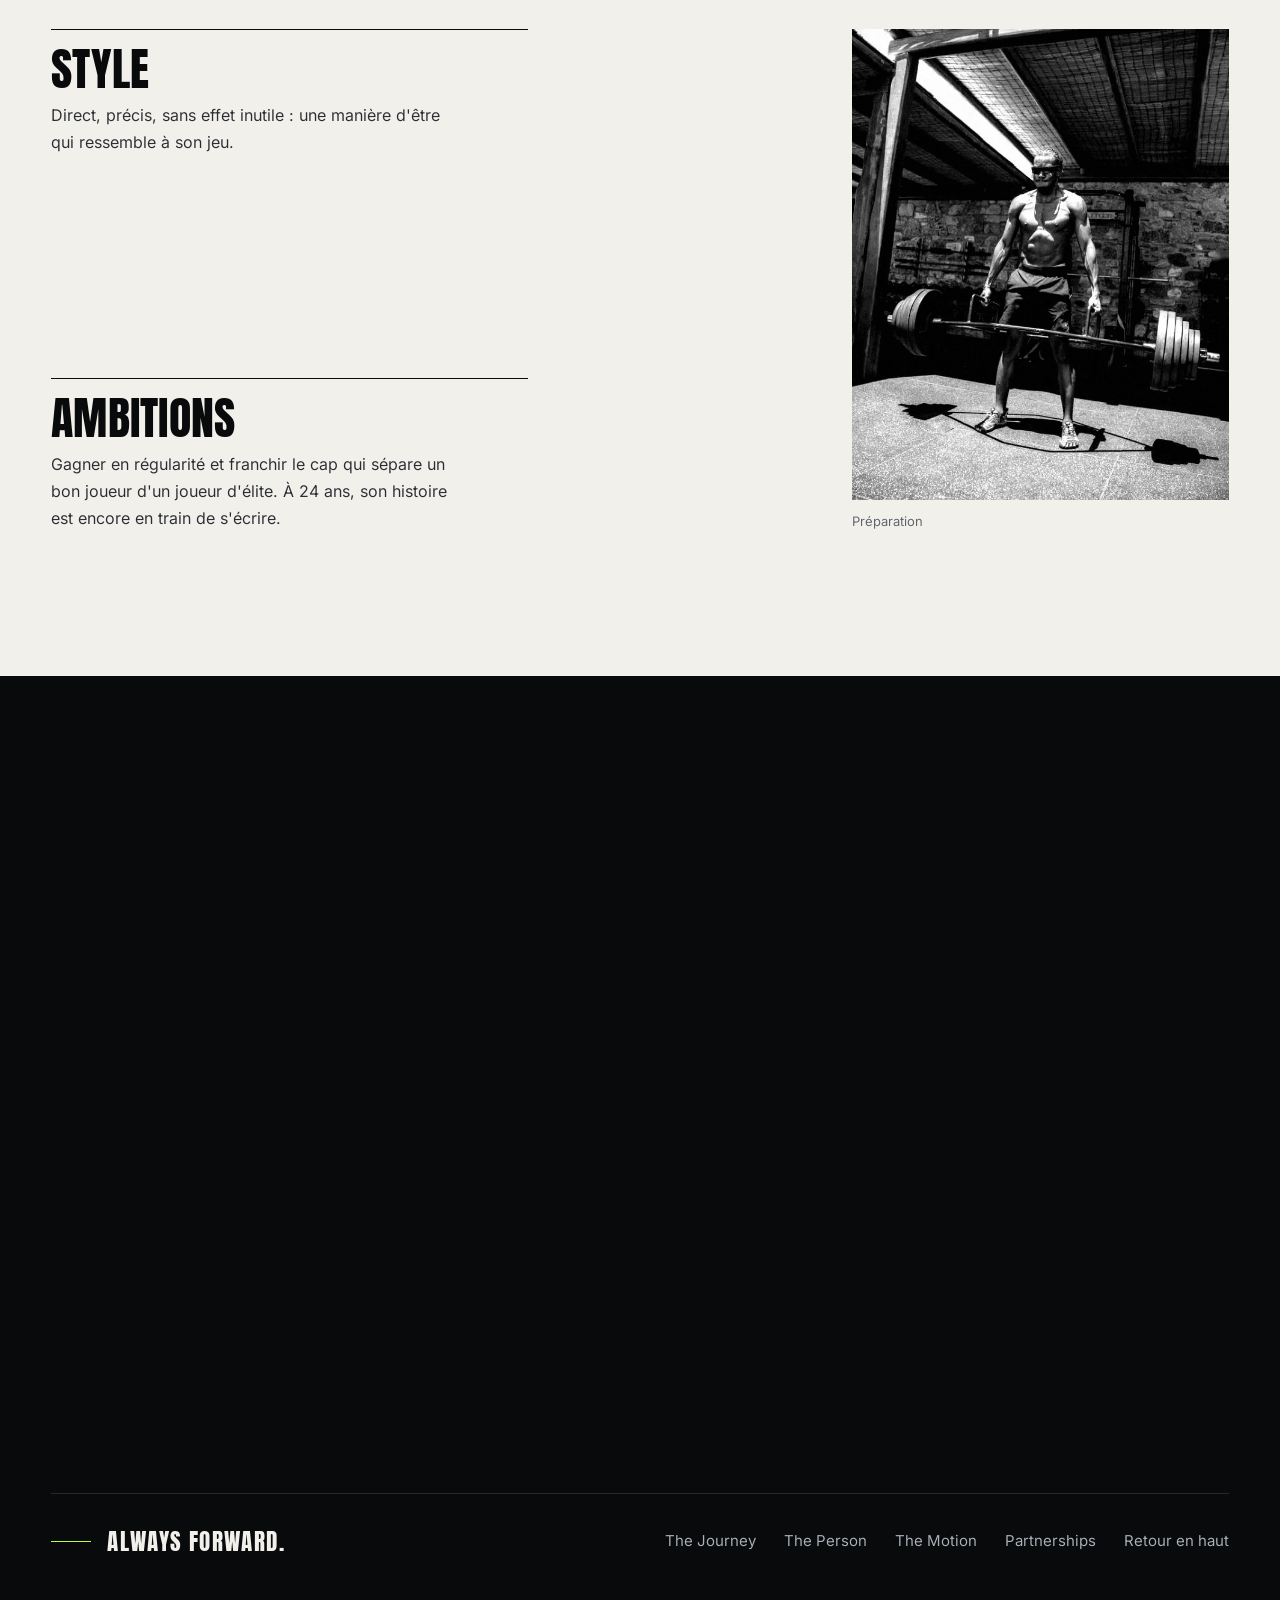
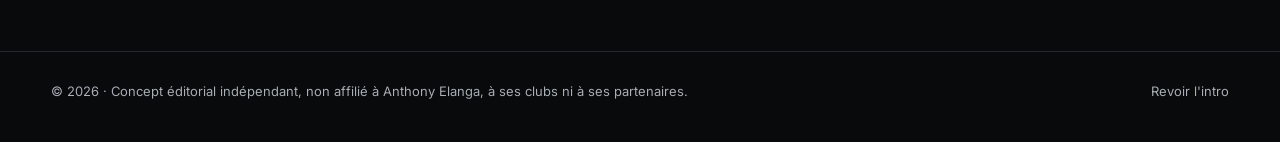
==== commit caf3a6de: "Intro : rejouée à chaque nouvelle visite, aussi en mouvement réduit - Mémorisation par onglet (sessi" ====
--- a/index.html
+++ b/index.html
@@ -15,8 +15,8 @@
 <script>
   (function () {
     var d = document.documentElement; d.classList.add('js');
-    var seen = null; try { seen = localStorage.getItem('elanga:intro-v2'); } catch (e) {}
-    if (!seen && !window.matchMedia('(prefers-reduced-motion: reduce)').matches) d.classList.add('intro-on');
+    var seen = null; try { seen = sessionStorage.getItem('elanga:intro-v2'); } catch (e) {}
+    if (!seen || location.hash === '#intro') d.classList.add('intro-on');
   })();
 </script>
 </head>
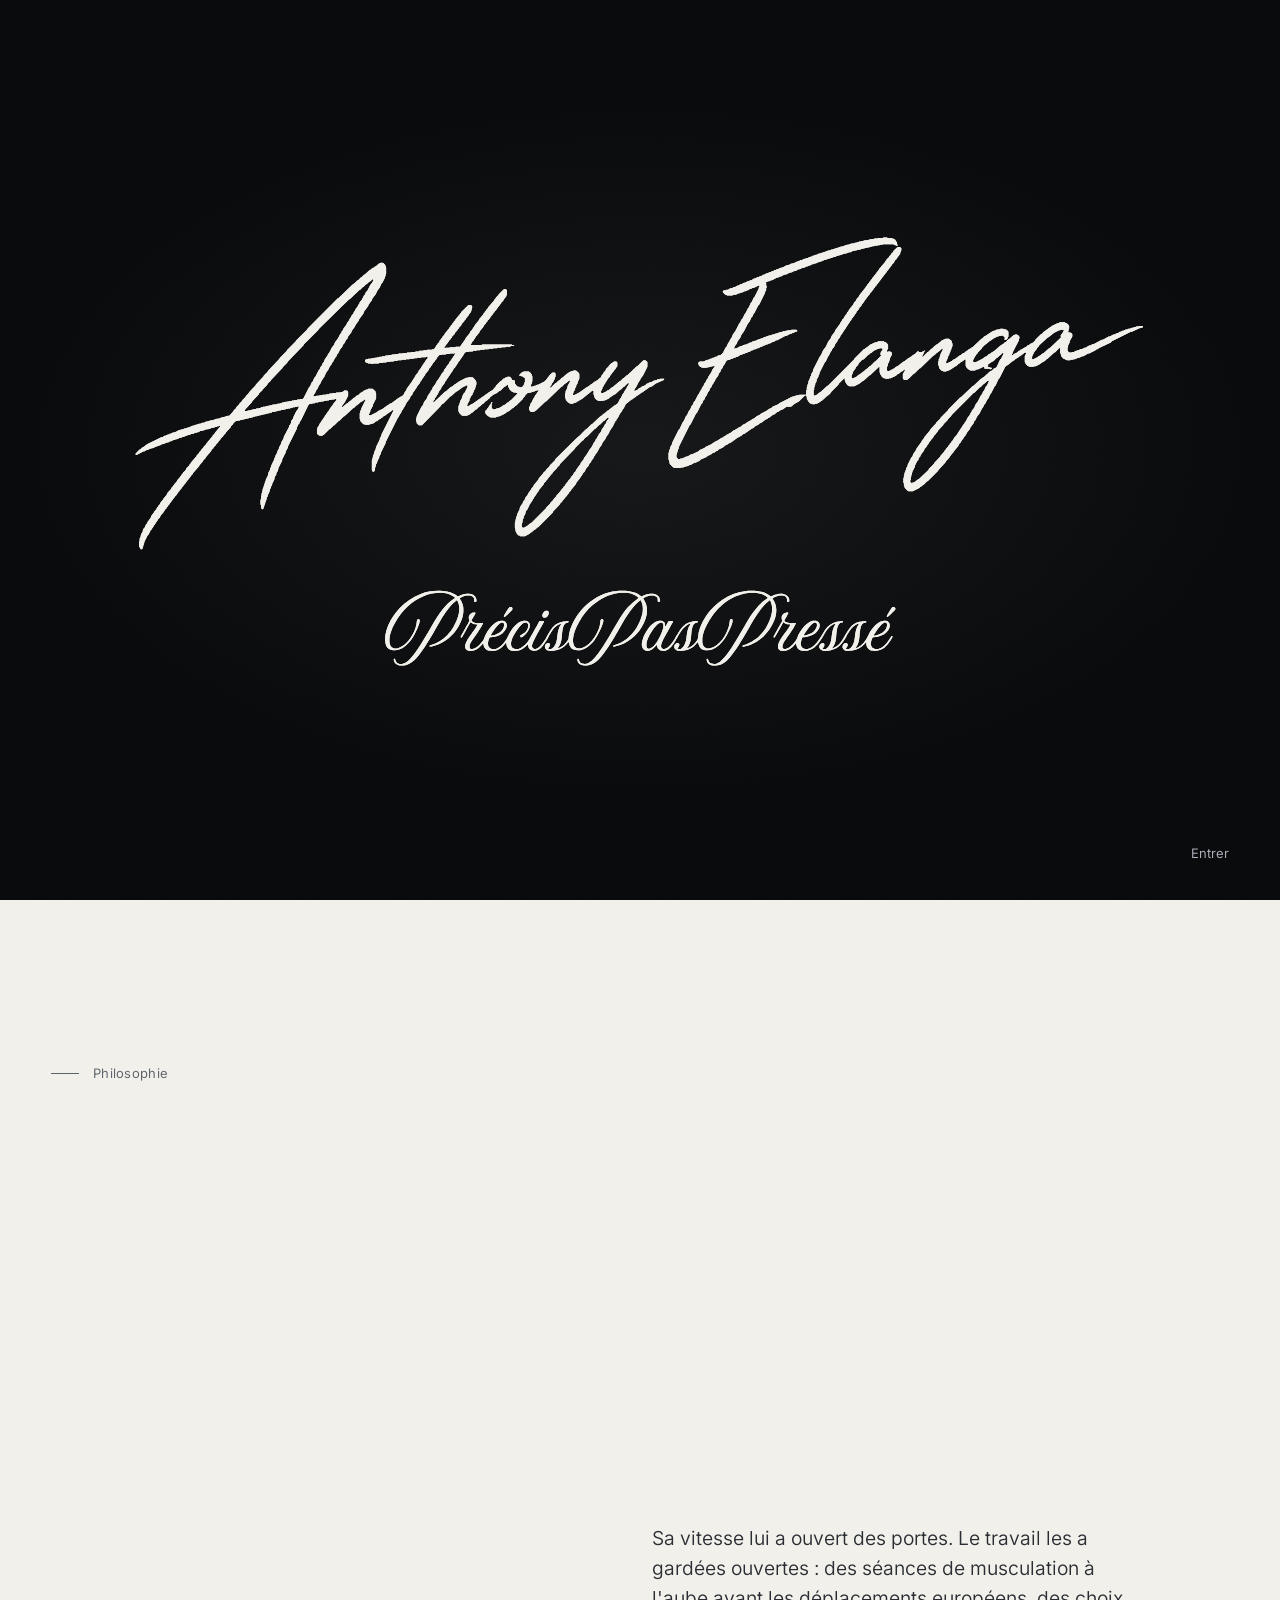
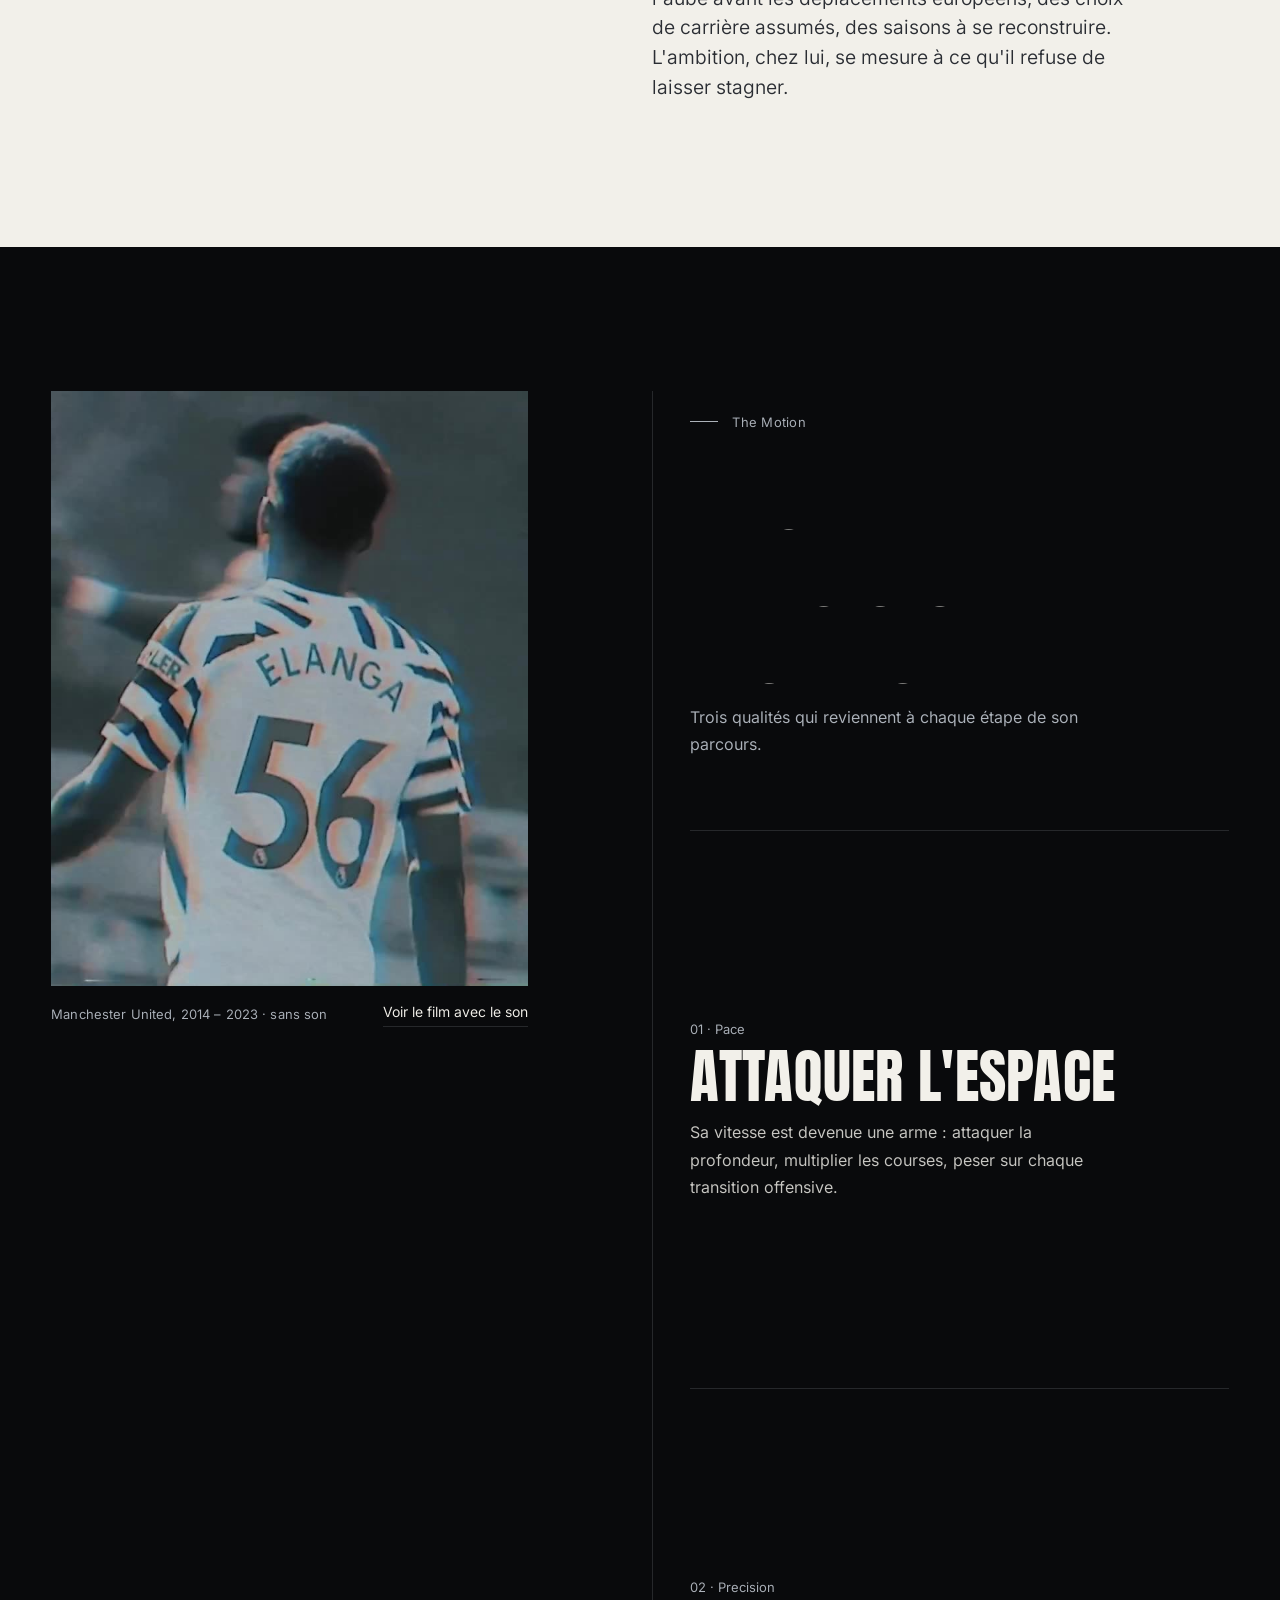
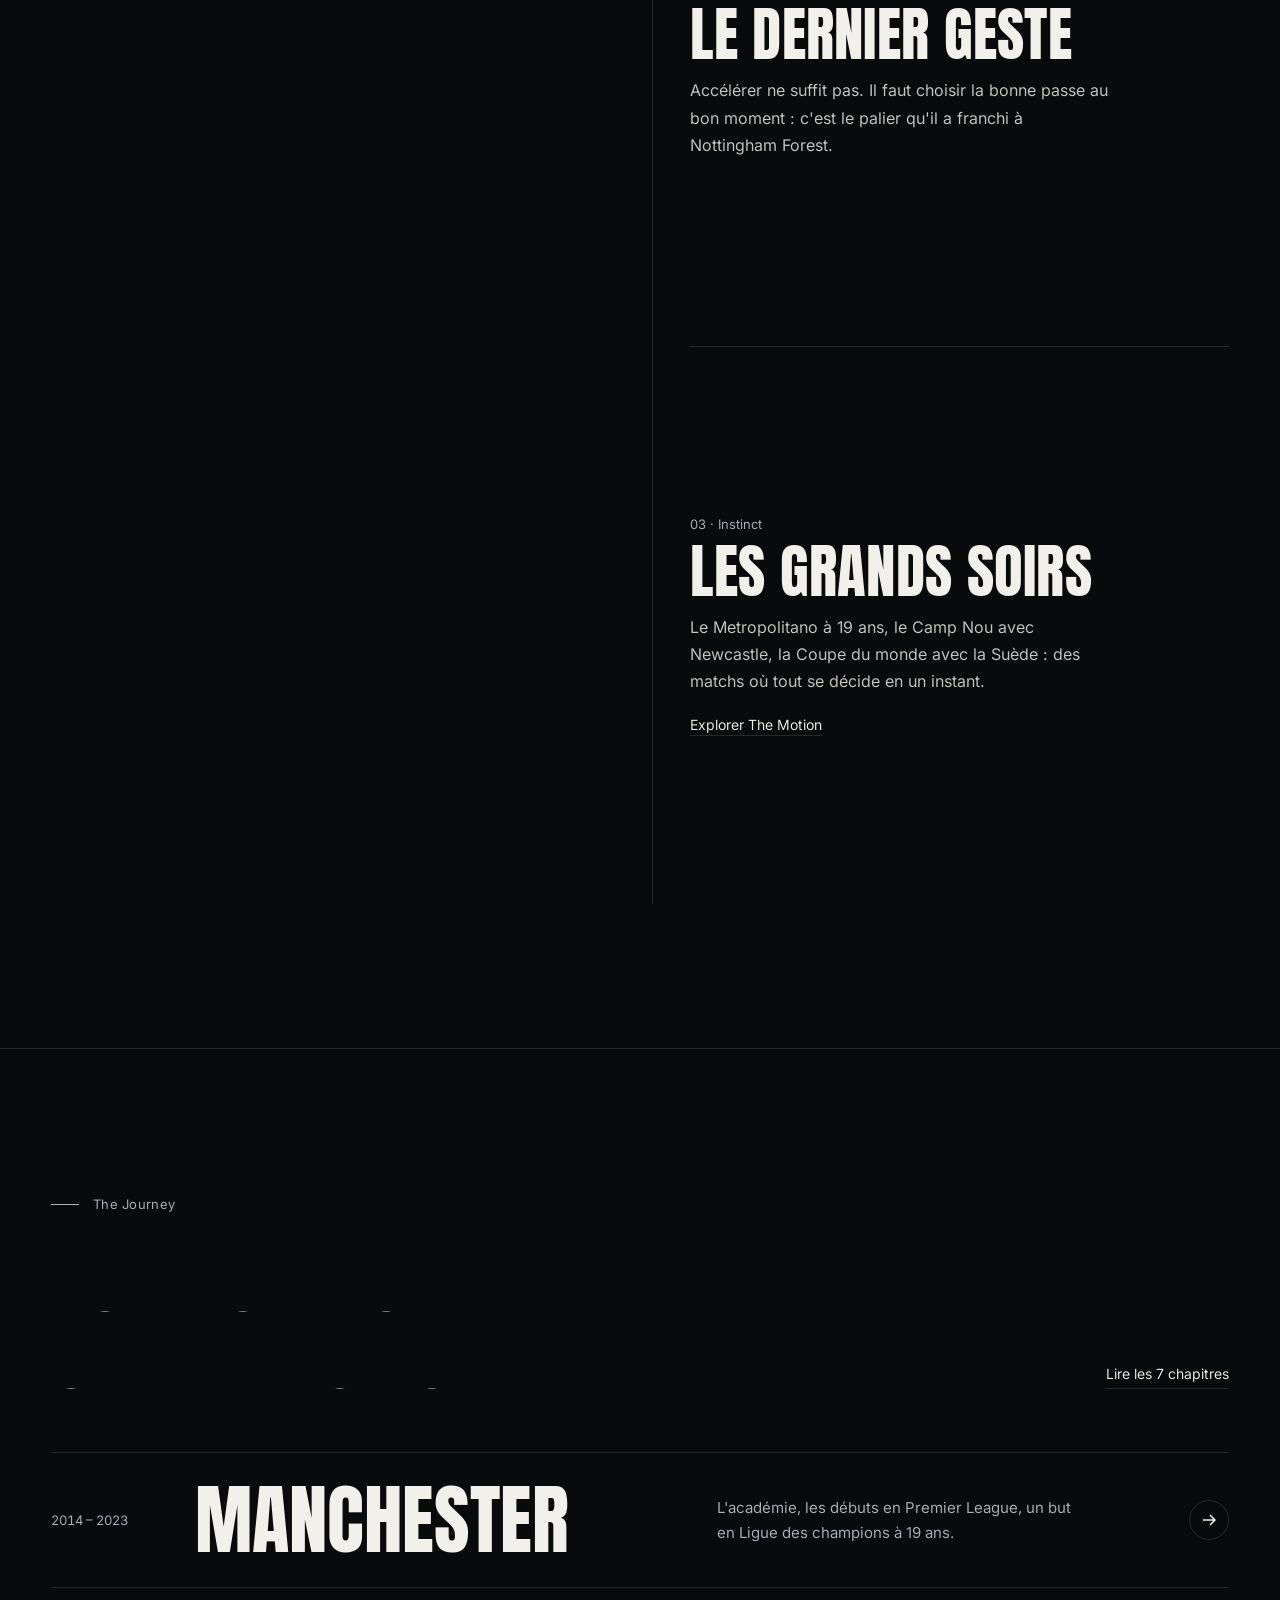
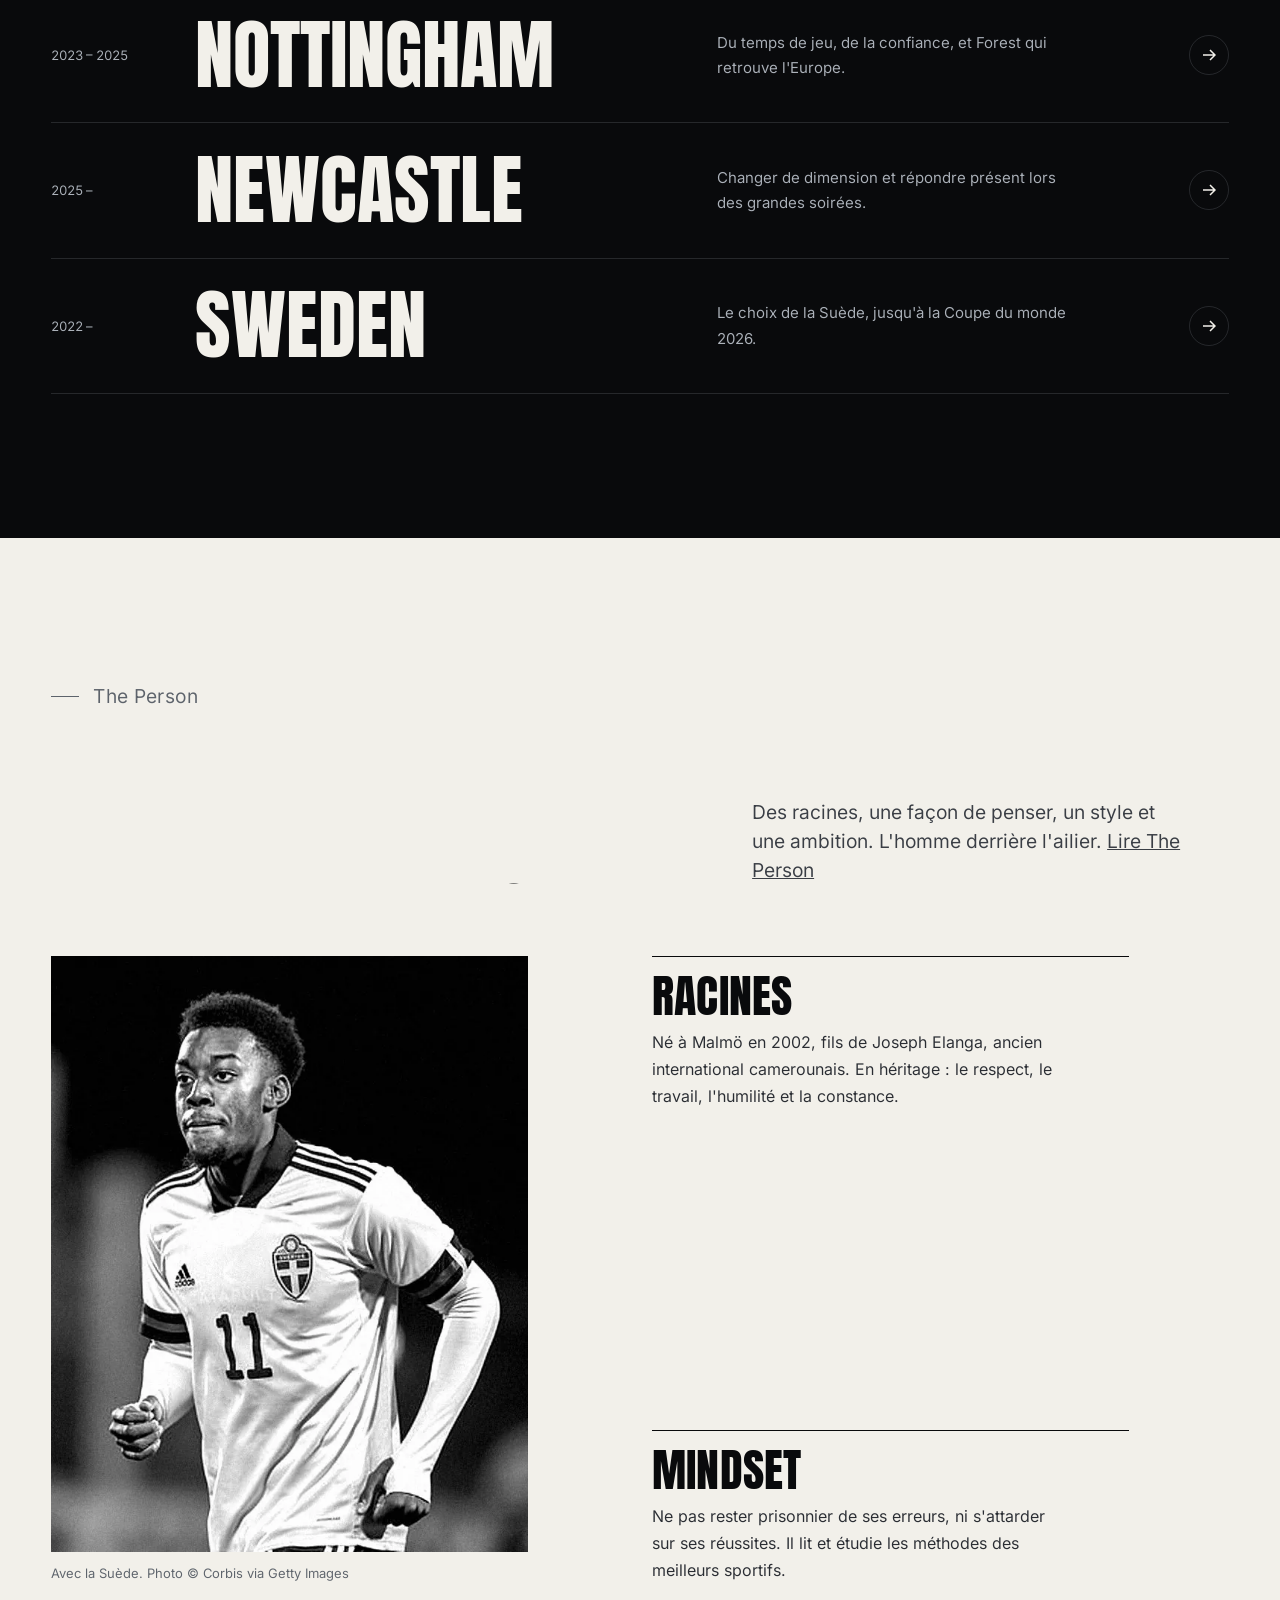
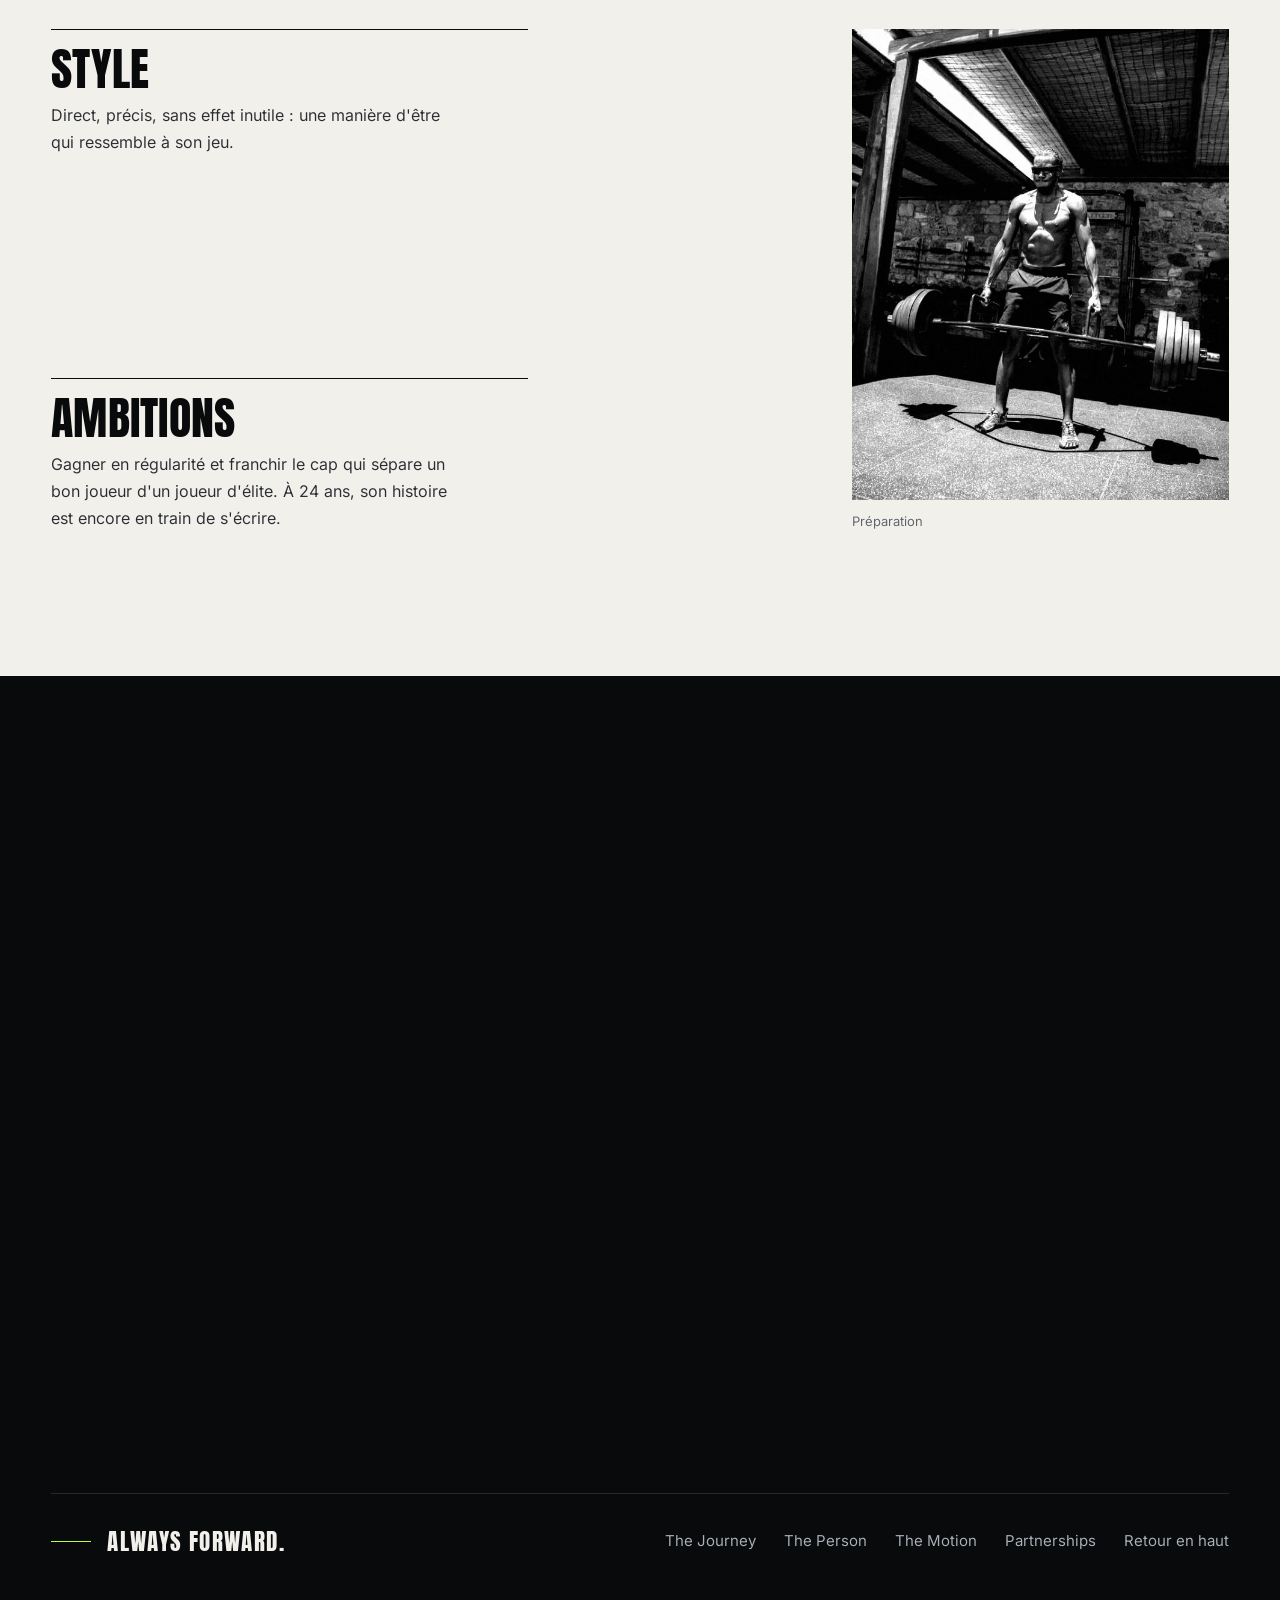
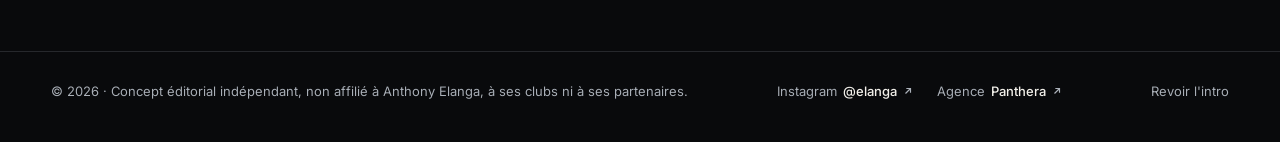
==== commit f98b3034: "Liens Instagram du joueur et de son agence Panthera - Pied de page et menu : Instagram @elanga, Agen" ====
--- a/index.html
+++ b/index.html
@@ -62,7 +62,7 @@
       <li><a href="motion.html">The Motion</a></li>
       <li><a href="partnerships.html">Partnerships</a></li>
     </ul>
-    <p class="menu-foot">Concept éditorial indépendant. Always forward.</p>
+    <div class="menu-foot"><nav class="social" aria-label="Réseaux et agence"><a href="https://www.instagram.com/elanga/" target="_blank" rel="noopener noreferrer">Instagram <b>@elanga</b><span class="sr-only"> (nouvel onglet)</span><svg class="ext" viewBox="0 0 12 12" aria-hidden="true"><path d="M3 9l6-6M4 3h5v5"/></svg></a><a href="https://www.instagram.com/panthera/" target="_blank" rel="noopener noreferrer">Agence <b>Panthera</b><span class="sr-only"> (nouvel onglet)</span><svg class="ext" viewBox="0 0 12 12" aria-hidden="true"><path d="M3 9l6-6M4 3h5v5"/></svg></a></nav><p>Concept éditorial indépendant. Always forward.</p></div>
   </div>
 </nav>
 
@@ -238,6 +238,7 @@
 <footer class="site-footer">
   <div class="wrap">
     <span>© 2026 · Concept éditorial indépendant, non affilié à Anthony Elanga, à ses clubs ni à ses partenaires.</span>
+    <nav class="social" aria-label="Réseaux et agence"><a href="https://www.instagram.com/elanga/" target="_blank" rel="noopener noreferrer">Instagram <b>@elanga</b><span class="sr-only"> (nouvel onglet)</span><svg class="ext" viewBox="0 0 12 12" aria-hidden="true"><path d="M3 9l6-6M4 3h5v5"/></svg></a><a href="https://www.instagram.com/panthera/" target="_blank" rel="noopener noreferrer">Agence <b>Panthera</b><span class="sr-only"> (nouvel onglet)</span><svg class="ext" viewBox="0 0 12 12" aria-hidden="true"><path d="M3 9l6-6M4 3h5v5"/></svg></a></nav>
     <button type="button" data-replay-intro>Revoir l'intro</button>
   </div>
 </footer>
--- a/css/experience.css
+++ b/css/experience.css
@@ -54,15 +54,15 @@
 .menu .wrap{width:100%}
 .menu ul{list-style:none}
 .menu li{overflow:hidden}
-.menu a,.menu .as-link{display:inline-block;font-family:var(--font-display);text-transform:uppercase;line-height:1.02;
+.menu li > a,.menu .as-link{display:inline-block;font-family:var(--font-display);text-transform:uppercase;line-height:1.02;
   font-size:clamp(44px,7vw,104px);text-decoration:none;color:var(--bone);
   transform:translateY(105%);transition:transform var(--t-slow) var(--ease),color var(--t-fast)}
-.menu.open a,.menu.open .as-link{transform:none}
+.menu.open li > a,.menu.open .as-link{transform:none}
 .menu li:nth-child(2) a{transition-delay:40ms}
 .menu li:nth-child(3) a{transition-delay:80ms}
 .menu li:nth-child(4) .as-link{transition-delay:120ms}
 .menu li:nth-child(5) a{transition-delay:160ms}
-.menu a:hover,.menu .as-link:hover,.menu a:focus-visible,.menu .as-link:focus-visible{color:var(--volt)}
+.menu li > a:hover,.menu .as-link:hover,.menu li > a:focus-visible,.menu .as-link:focus-visible{color:var(--volt)}
 .menu .soon{display:inline-block;margin-left:14px;vertical-align:middle;font-family:var(--font-body);font-size:12px;
   text-transform:none;color:var(--titanium);letter-spacing:.02em}
 .menu-foot{margin-top:clamp(32px,6vh,56px);color:var(--titanium);font-size:var(--fs-small)}
@@ -158,3 +158,13 @@
 @media (min-width:1600px){
   .brand{width:148px}
 }
+
+/* ---------- Social & agency links (footer, menu) ---------- */
+.social{display:flex;flex-wrap:wrap;gap:8px 24px}
+.social a{display:inline-flex;align-items:center;gap:6px;color:var(--titanium);text-decoration:none;transition:color var(--t-fast)}
+.social a b{font-weight:500;color:var(--bone)}
+.social a:hover,.social a:focus-visible{color:var(--volt)}
+.social a:hover b,.social a:focus-visible b{color:var(--volt)}
+.ext{width:10px;height:10px;flex:none;stroke:currentColor;stroke-width:1.4;fill:none}
+.menu-foot{display:flex;flex-wrap:wrap;gap:12px 40px;align-items:center;justify-content:space-between}
+.menu-foot .social{font-size:15px}
--- a/css/home.css
+++ b/css/home.css
@@ -136,7 +136,7 @@
 /* ---------- Menu : item not available yet ---------- */
 .menu .is-soon{cursor:default;color:var(--titanium)}
 .menu .is-soon:hover{color:var(--titanium)}
-.menu li:nth-child(4) a{transition-delay:120ms}
+.menu li:nth-child(4) > a{transition-delay:120ms}
 
 /* ---------- Journey page (chapters kept from the previous version until M3) ---------- */
 .journey-page{padding-top:var(--header-h)}
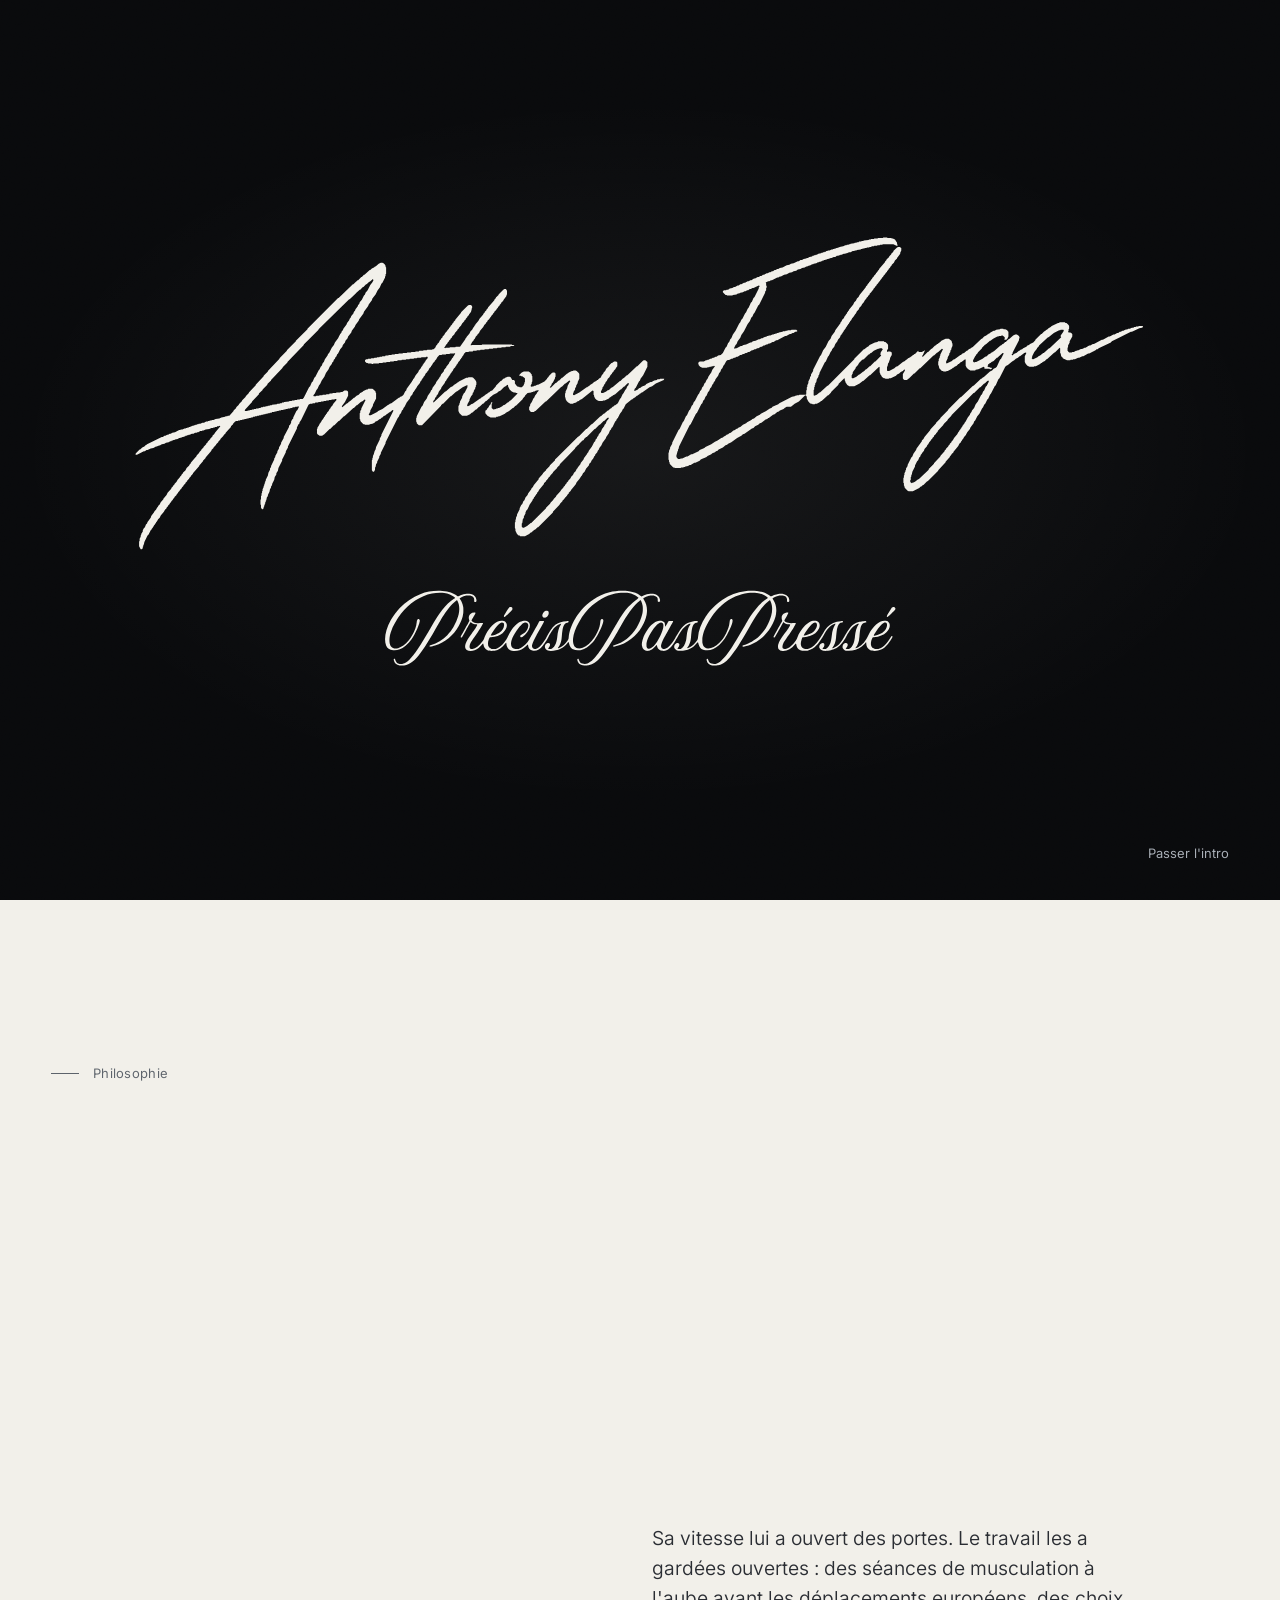
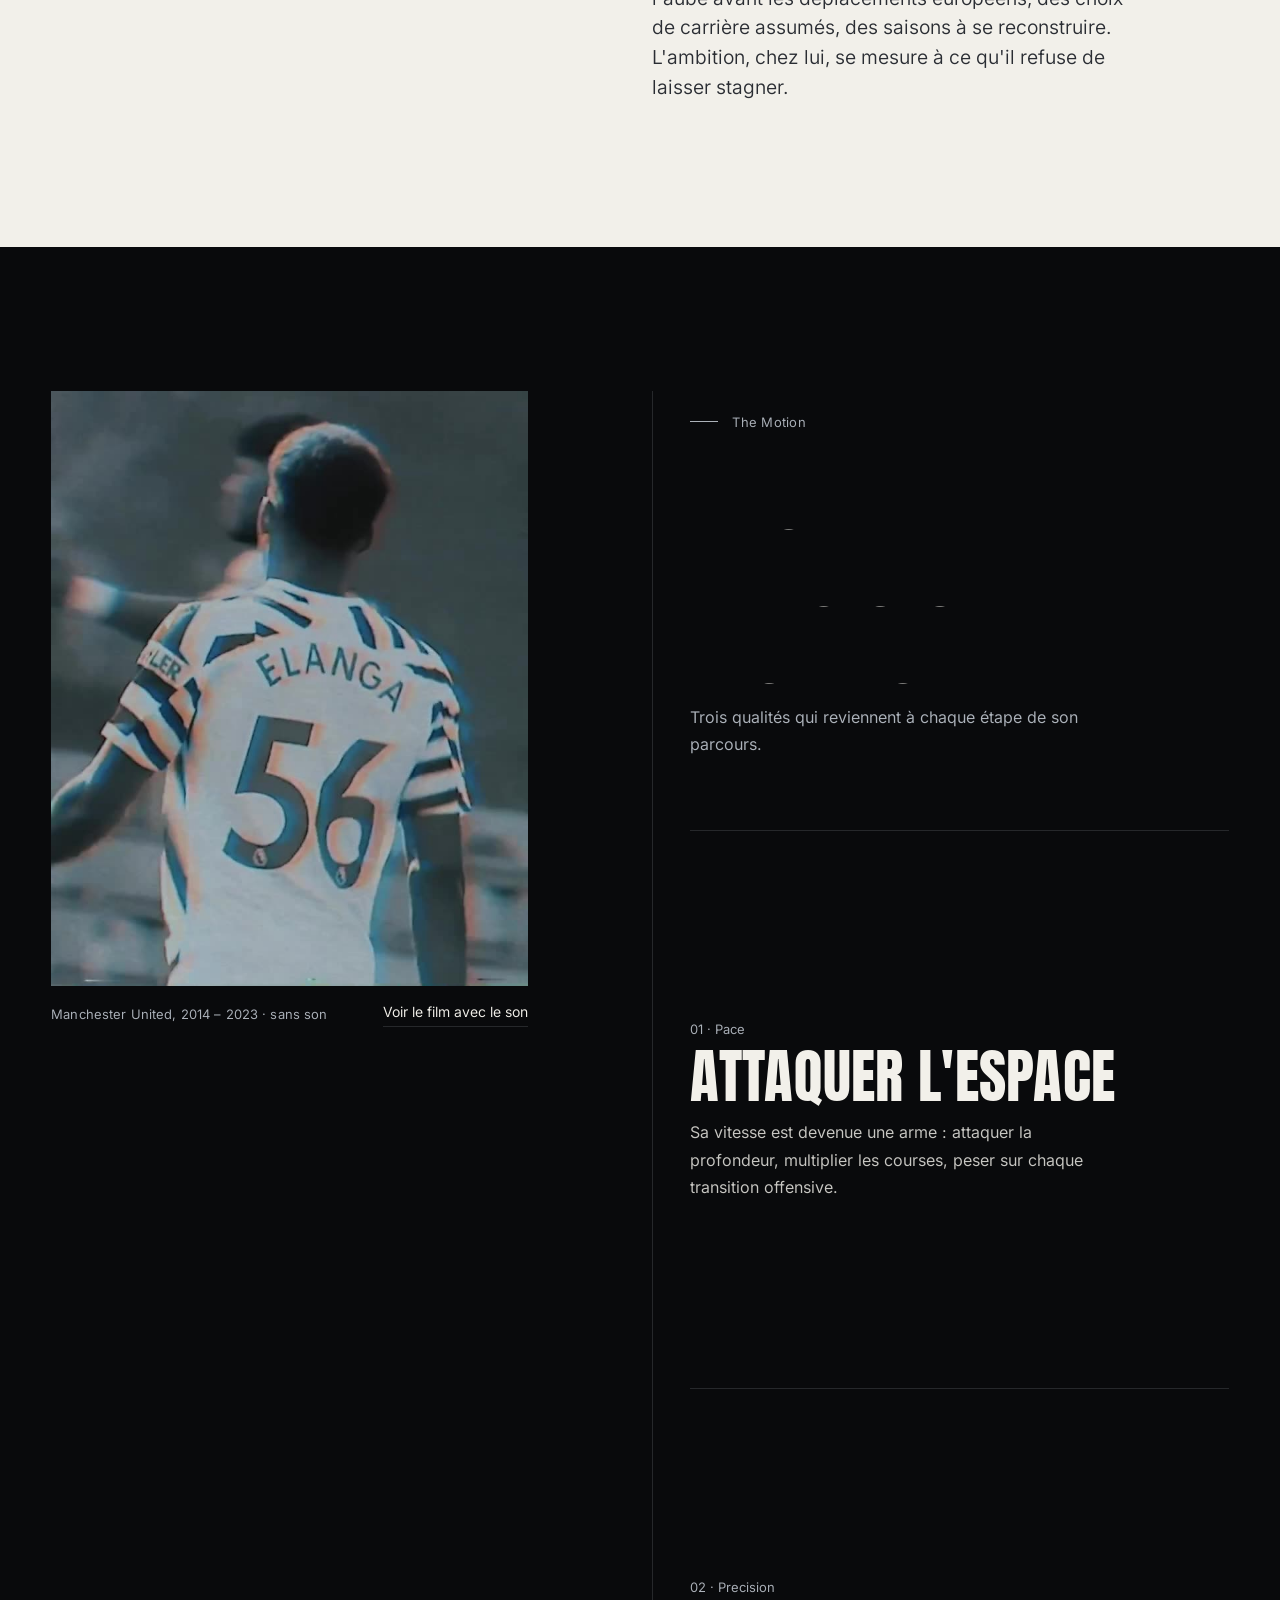
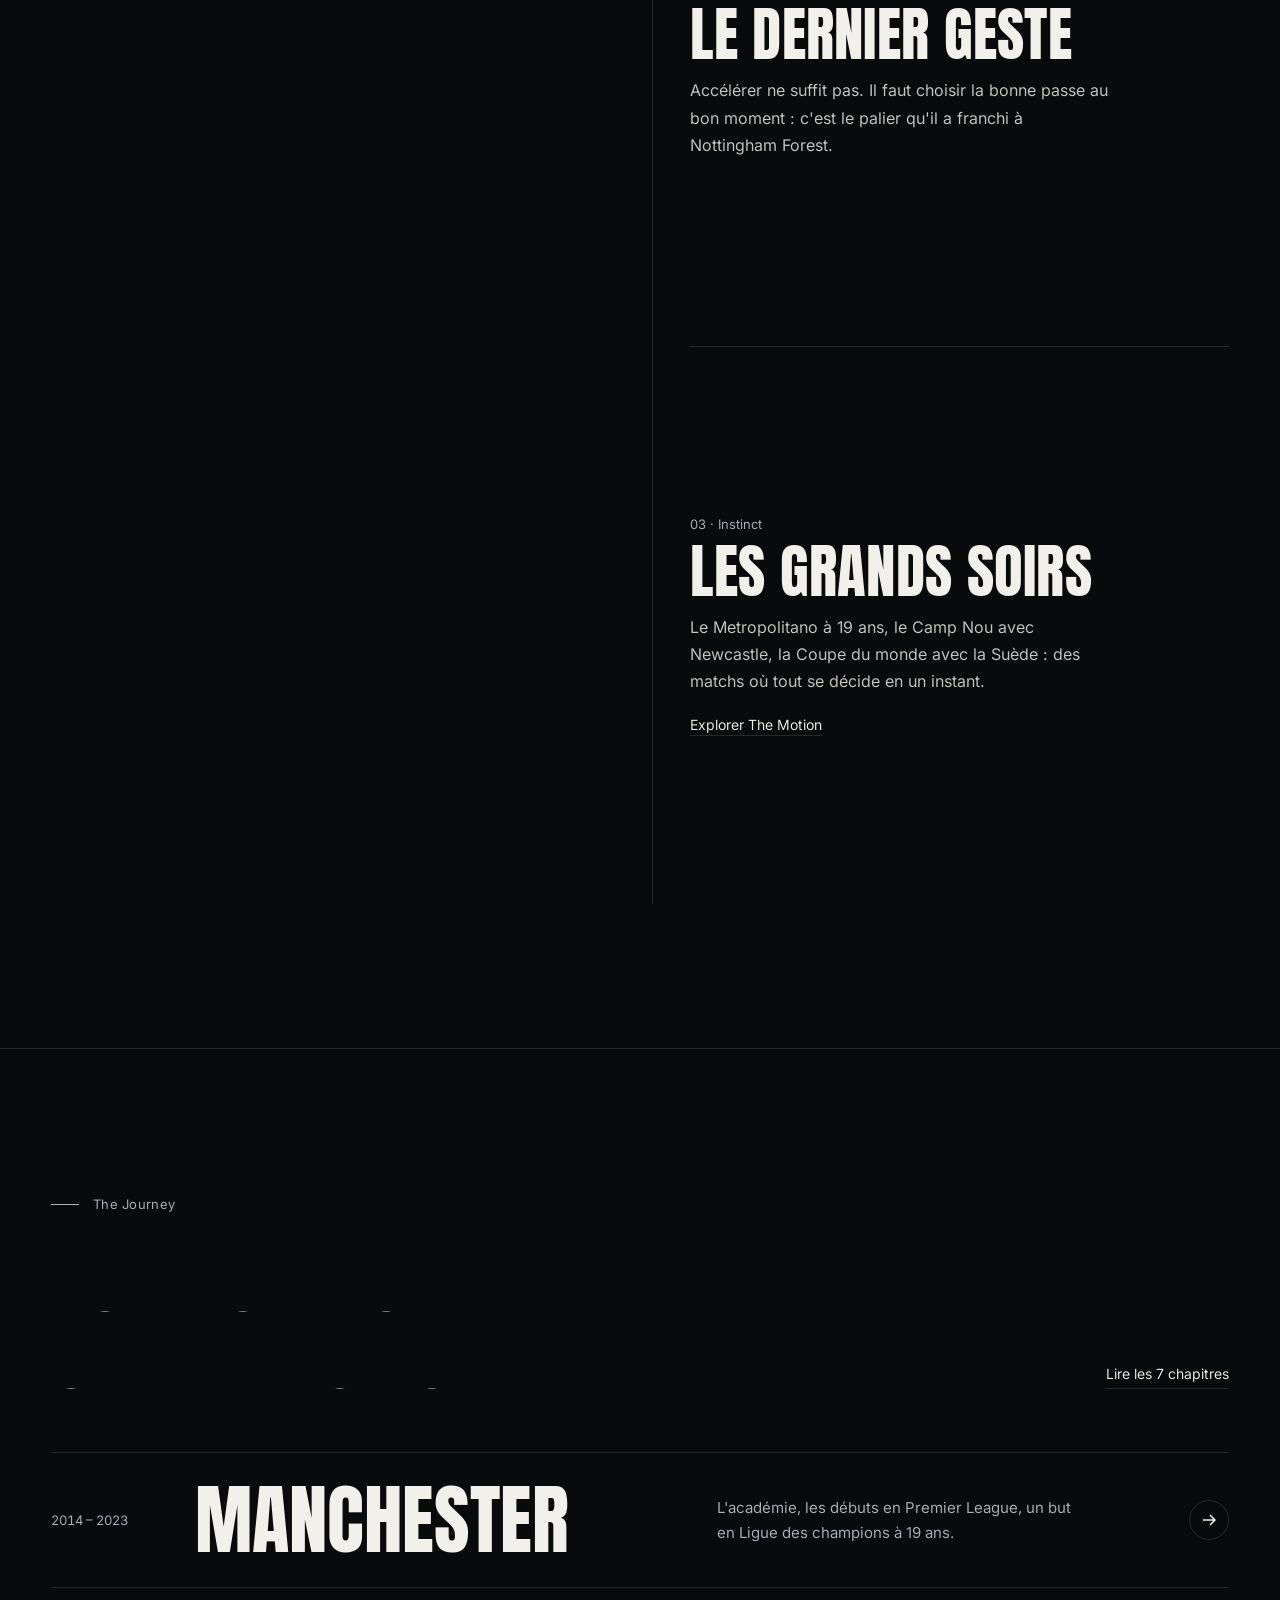
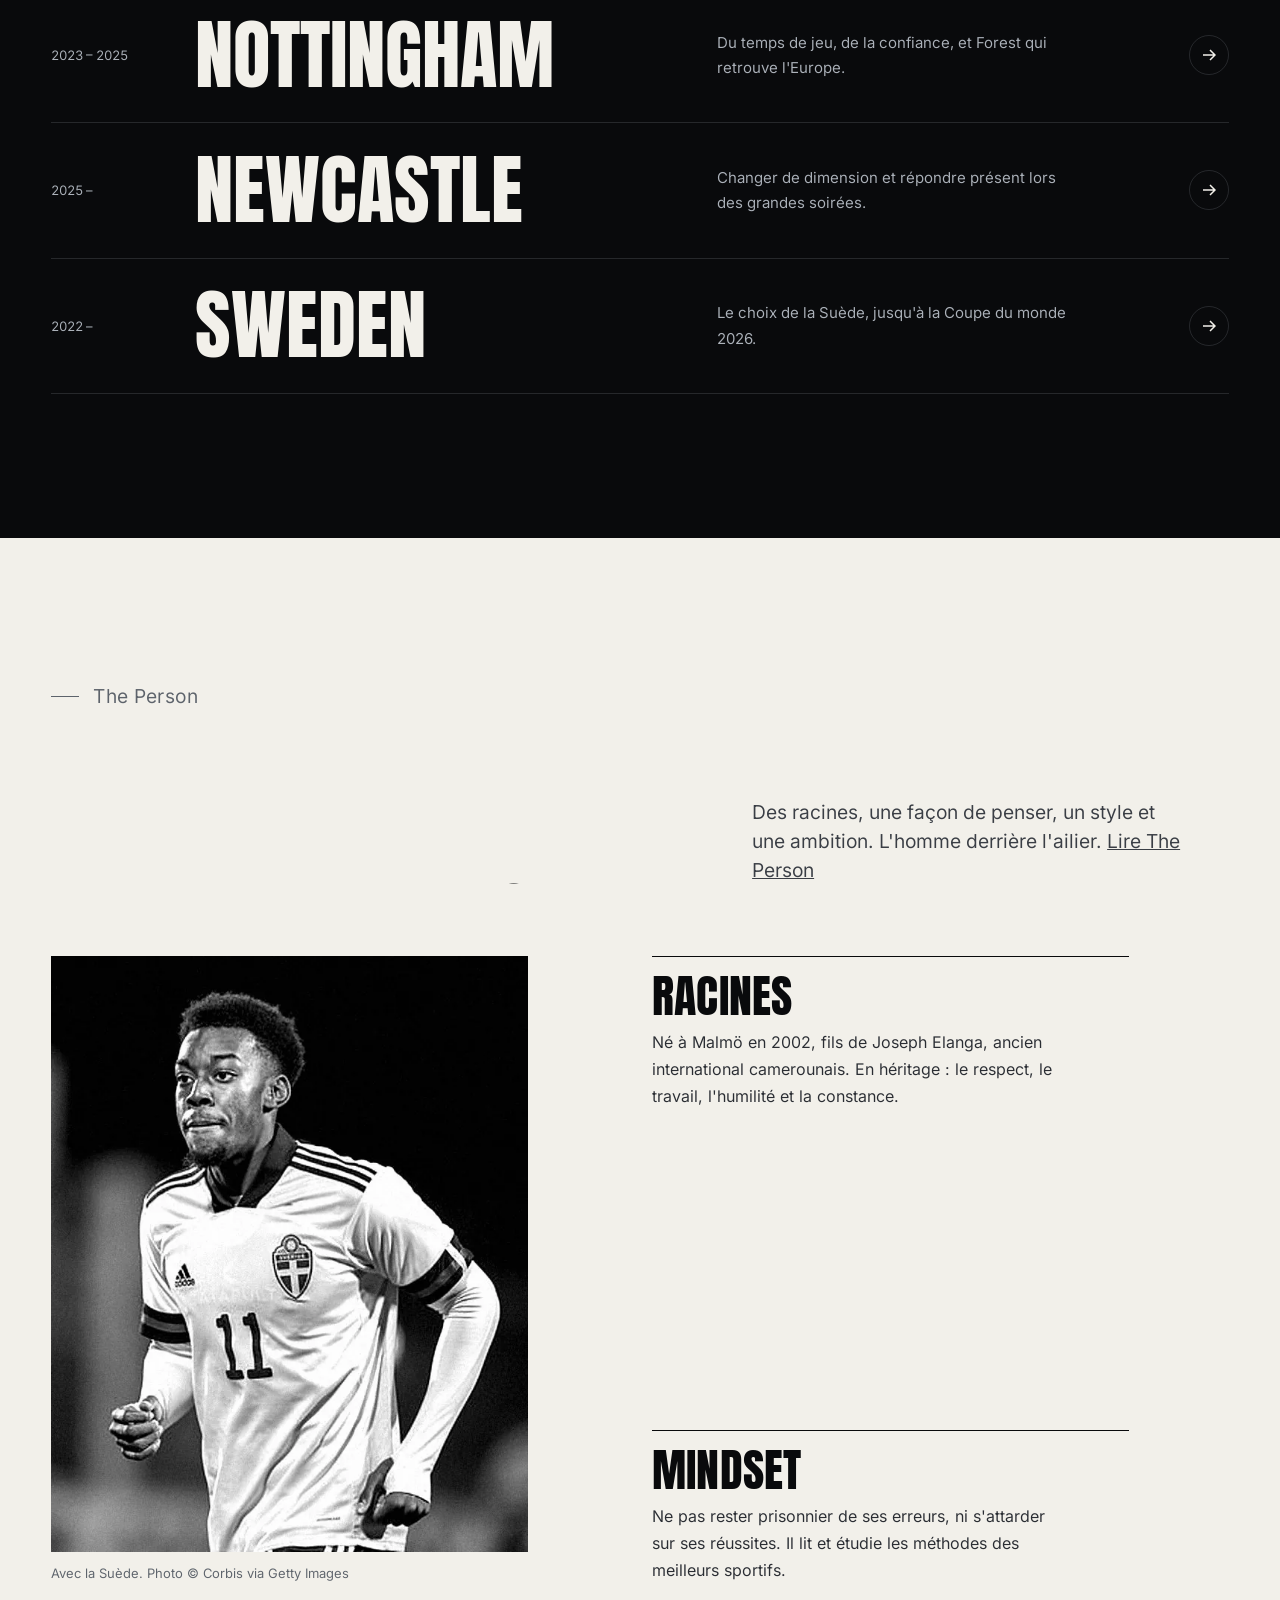
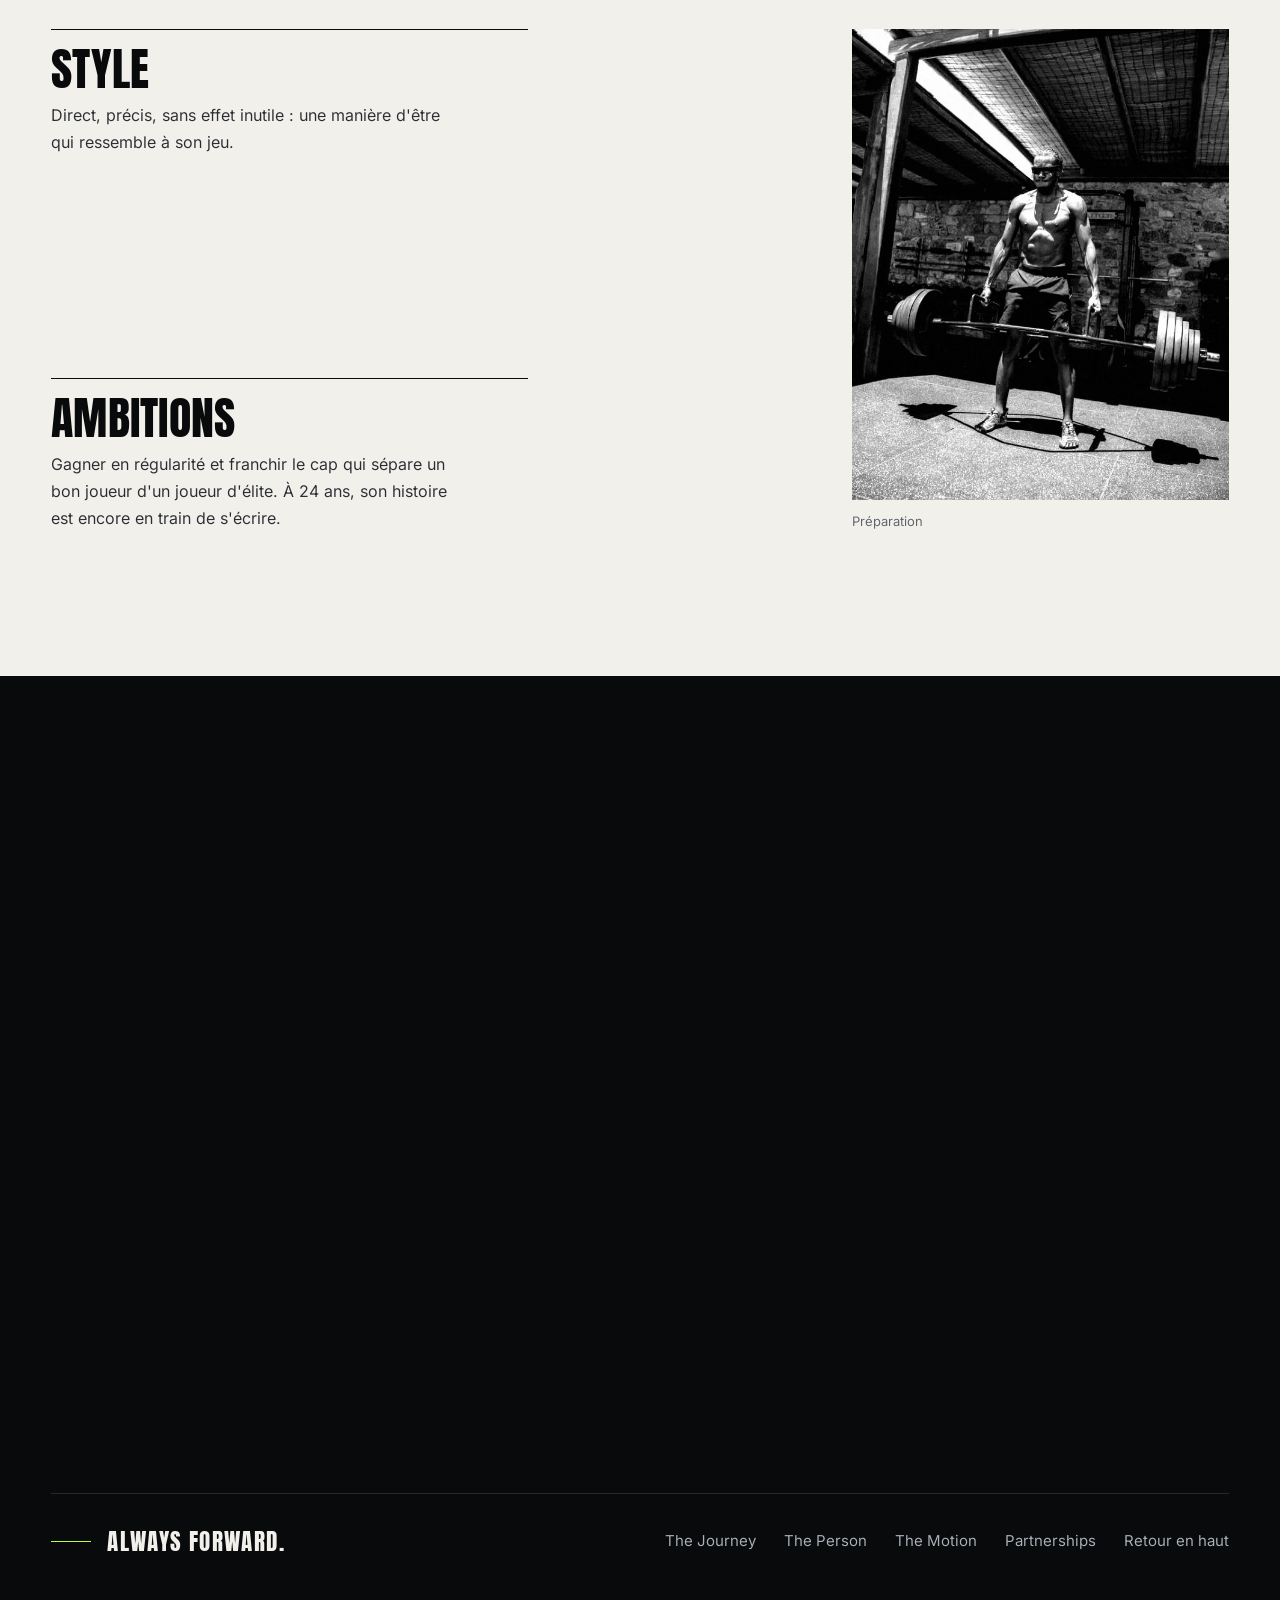
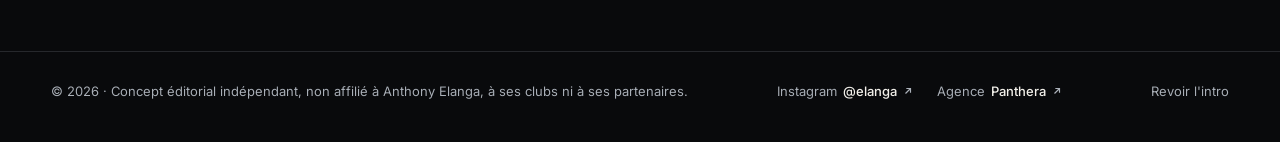
==== commit ae1020d2: "Prototype : clin d'œil panthère dans l'intro - Regard dans le noir : yeux félins originaux (SVG), s'" ====
--- a/index.html
+++ b/index.html
@@ -25,6 +25,24 @@
 
 <!-- ===== 01 Arrival : intro ===== -->
 <div class="intro" id="intro" aria-hidden="true">
+  <div class="intro-fur"></div>
+  <svg class="intro-eyes" viewBox="0 0 240 70">
+    <defs>
+      <clipPath id="eye-shape" clipPathUnits="userSpaceOnUse"><path d="M-34 3C-24-14 14-21 34-7C26 10-12 17-34 3Z"/></clipPath>
+      <radialGradient id="iris" gradientUnits="userSpaceOnUse" cx="1" cy="-2" r="30"><stop offset="0" stop-color="#FAFFD0"/><stop offset=".28" stop-color="#E2FA7A"/><stop offset=".62" stop-color="#A9D82E"/><stop offset="1" stop-color="#3F5A08"/></radialGradient>
+      <filter id="eye-blur" x="-60%" y="-120%" width="220%" height="340%"><feGaussianBlur stdDeviation="8"/></filter>
+    </defs>
+    <g transform="translate(64 36) scale(-1 1)">
+      <g class="lid"><path class="eye-glow" d="M-38 4C-27-17 16-25 38-8C29 13-14 21-38 4Z"/>
+        <g clip-path="url(#eye-shape)"><circle r="30" cx="1" cy="-2" fill="url(#iris)"/><ellipse class="pupil" rx="3.4" ry="13" cx="1" cy="-2"/>
+        <ellipse rx="2.4" ry="1.6" cx="-7" cy="-6" fill="#fff" opacity=".7"/></g></g>
+    </g>
+    <g transform="translate(176 36)">
+      <g class="lid"><path class="eye-glow" d="M-38 4C-27-17 16-25 38-8C29 13-14 21-38 4Z"/>
+        <g clip-path="url(#eye-shape)"><circle r="30" cx="1" cy="-2" fill="url(#iris)"/><ellipse class="pupil" rx="3.4" ry="13" cx="1" cy="-2"/>
+        <ellipse rx="2.4" ry="1.6" cx="-7" cy="-6" fill="#fff" opacity=".7"/></g></g>
+    </g>
+  </svg>
   <div class="intro-stack">
     <div class="intro-sig"></div>
     <div class="intro-brand"></div>
--- a/css/experience.css
+++ b/css/experience.css
@@ -8,6 +8,23 @@
 html.intro-on .intro{display:grid}
 .intro::before{content:"";position:absolute;inset:-20%;pointer-events:none;
   background:radial-gradient(50% 40% at 50% 50%,rgba(242,240,234,.06),transparent 70%);transition:opacity var(--t-med)}
+/* ---------- Panther : eyes in the dark, then the coat in the halo ---------- */
+.intro-eyes{position:absolute;left:50%;top:45%;width:clamp(170px,15vw,250px);transform:translate(-50%,-50%);opacity:0;pointer-events:none}
+.intro-eyes .eye-glow{fill:var(--volt);opacity:.32;filter:url(#eye-blur)}
+.intro-eyes .pupil{fill:#060705}
+.intro-eyes .lid{transform-box:fill-box;transform-origin:50% 50%;transform:scaleY(.06)}
+.intro.eyes-on .intro-eyes{animation:eyes-fade 1.7s ease forwards}
+.intro.eyes-on .intro-eyes .lid{animation:eyes-lid 1.7s cubic-bezier(.3,.6,.3,1) forwards}
+@keyframes eyes-fade{0%,12%{opacity:0}34%{opacity:1}74%{opacity:1}100%{opacity:0}}
+@keyframes eyes-lid{0%,14%{transform:scaleY(.06)}34%{transform:scaleY(1)}52%{transform:scaleY(1)}56%{transform:scaleY(.06)}61%{transform:scaleY(1)}84%{transform:scaleY(1)}100%{transform:scaleY(.06)}}
+.intro-fur{position:absolute;inset:0;pointer-events:none;
+  background:url("../assets/panther-rosettes.svg") center / 230px 230px repeat,#17181d;
+  -webkit-mask-image:radial-gradient(46% 40% at 50% 50%,#000 0,rgba(0,0,0,.55) 45%,transparent 100%);
+  mask-image:radial-gradient(46% 40% at 50% 50%,#000 0,rgba(0,0,0,.55) 45%,transparent 100%);
+  opacity:0;transform:scale(1.06);transition:opacity 2600ms ease,transform 7s cubic-bezier(.2,.6,.2,1)}
+.intro.held .intro-fur{opacity:.7;transform:scale(1)}
+.intro.leaving .intro-fur{opacity:0;transition:opacity 400ms ease}
+@media (prefers-reduced-motion:reduce){.intro-eyes{display:none}}
 .intro-stack{display:flex;flex-direction:column;align-items:center;gap:clamp(14px,3.2vh,36px)}
 .intro-sig{position:relative;width:min(80vw,1040px);transform-origin:0 0}
 .intro-brand{width:min(60vw,520px);transition:opacity 400ms ease}
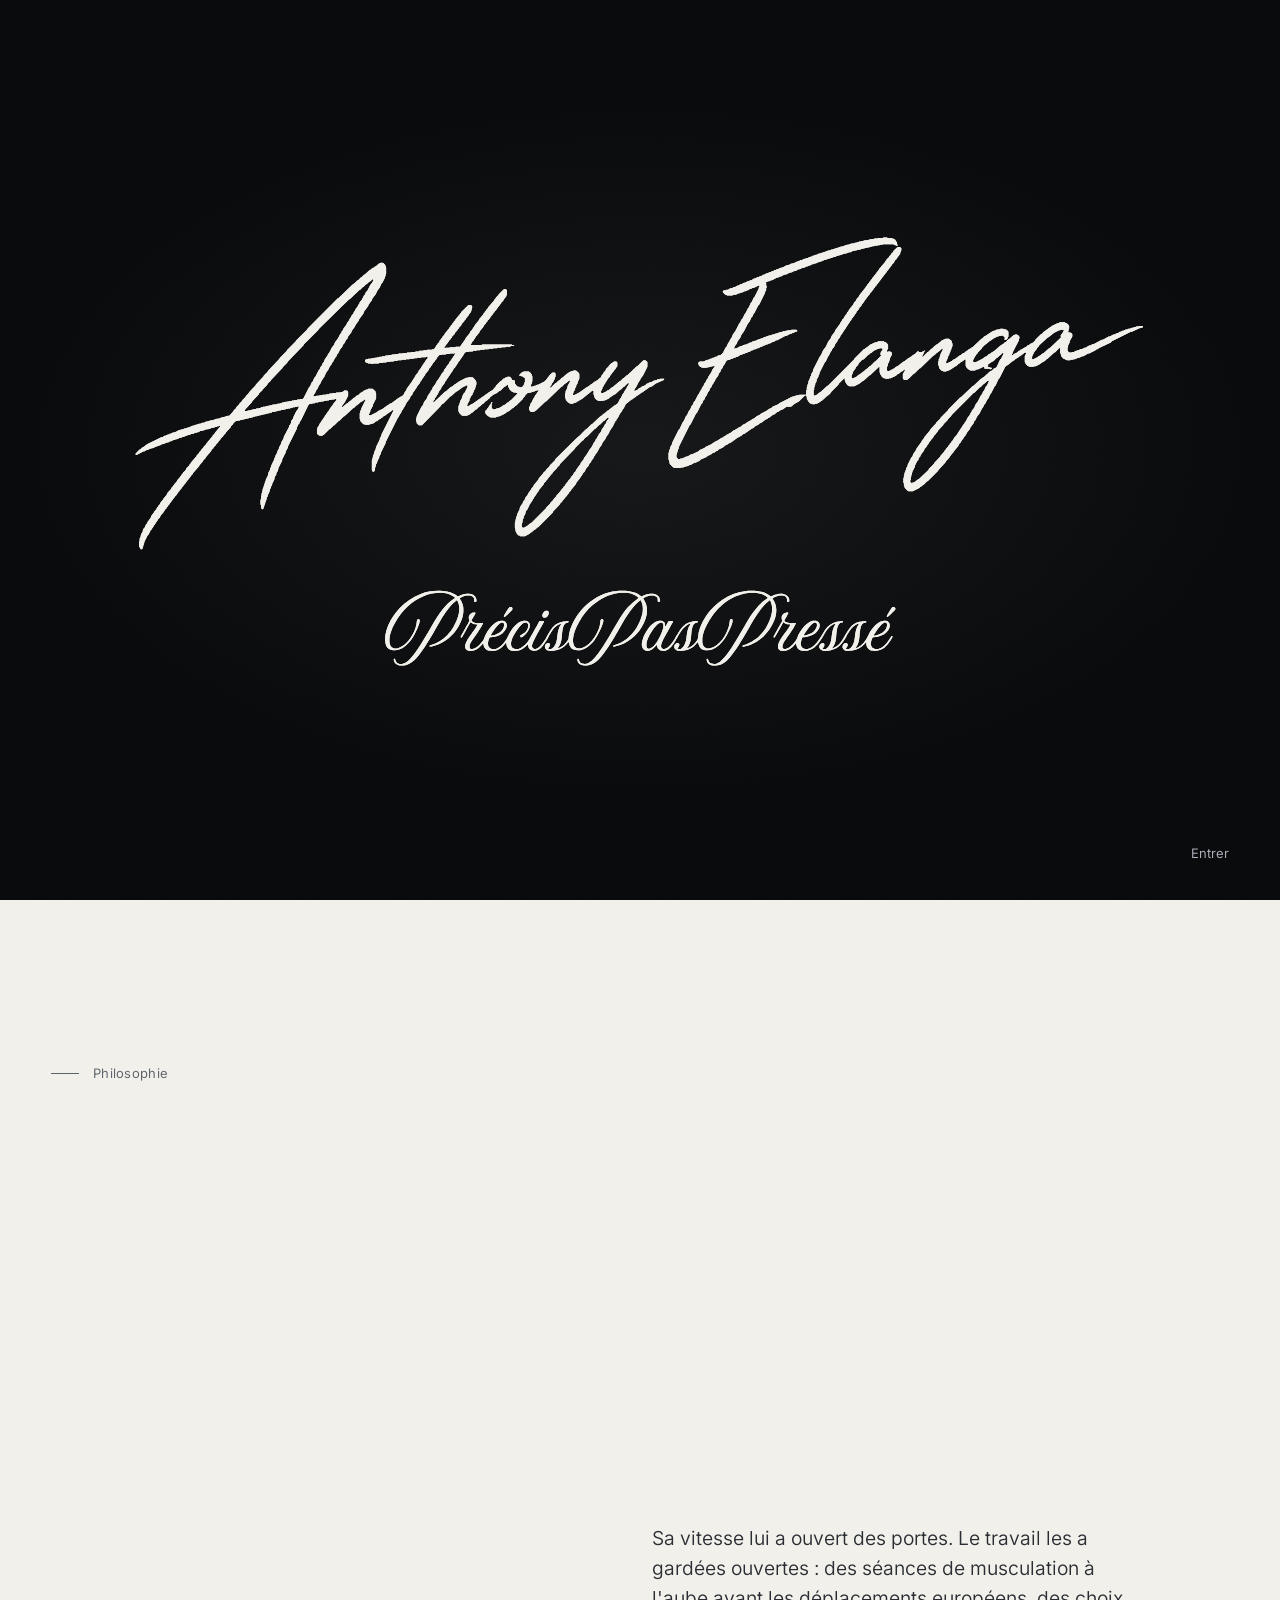
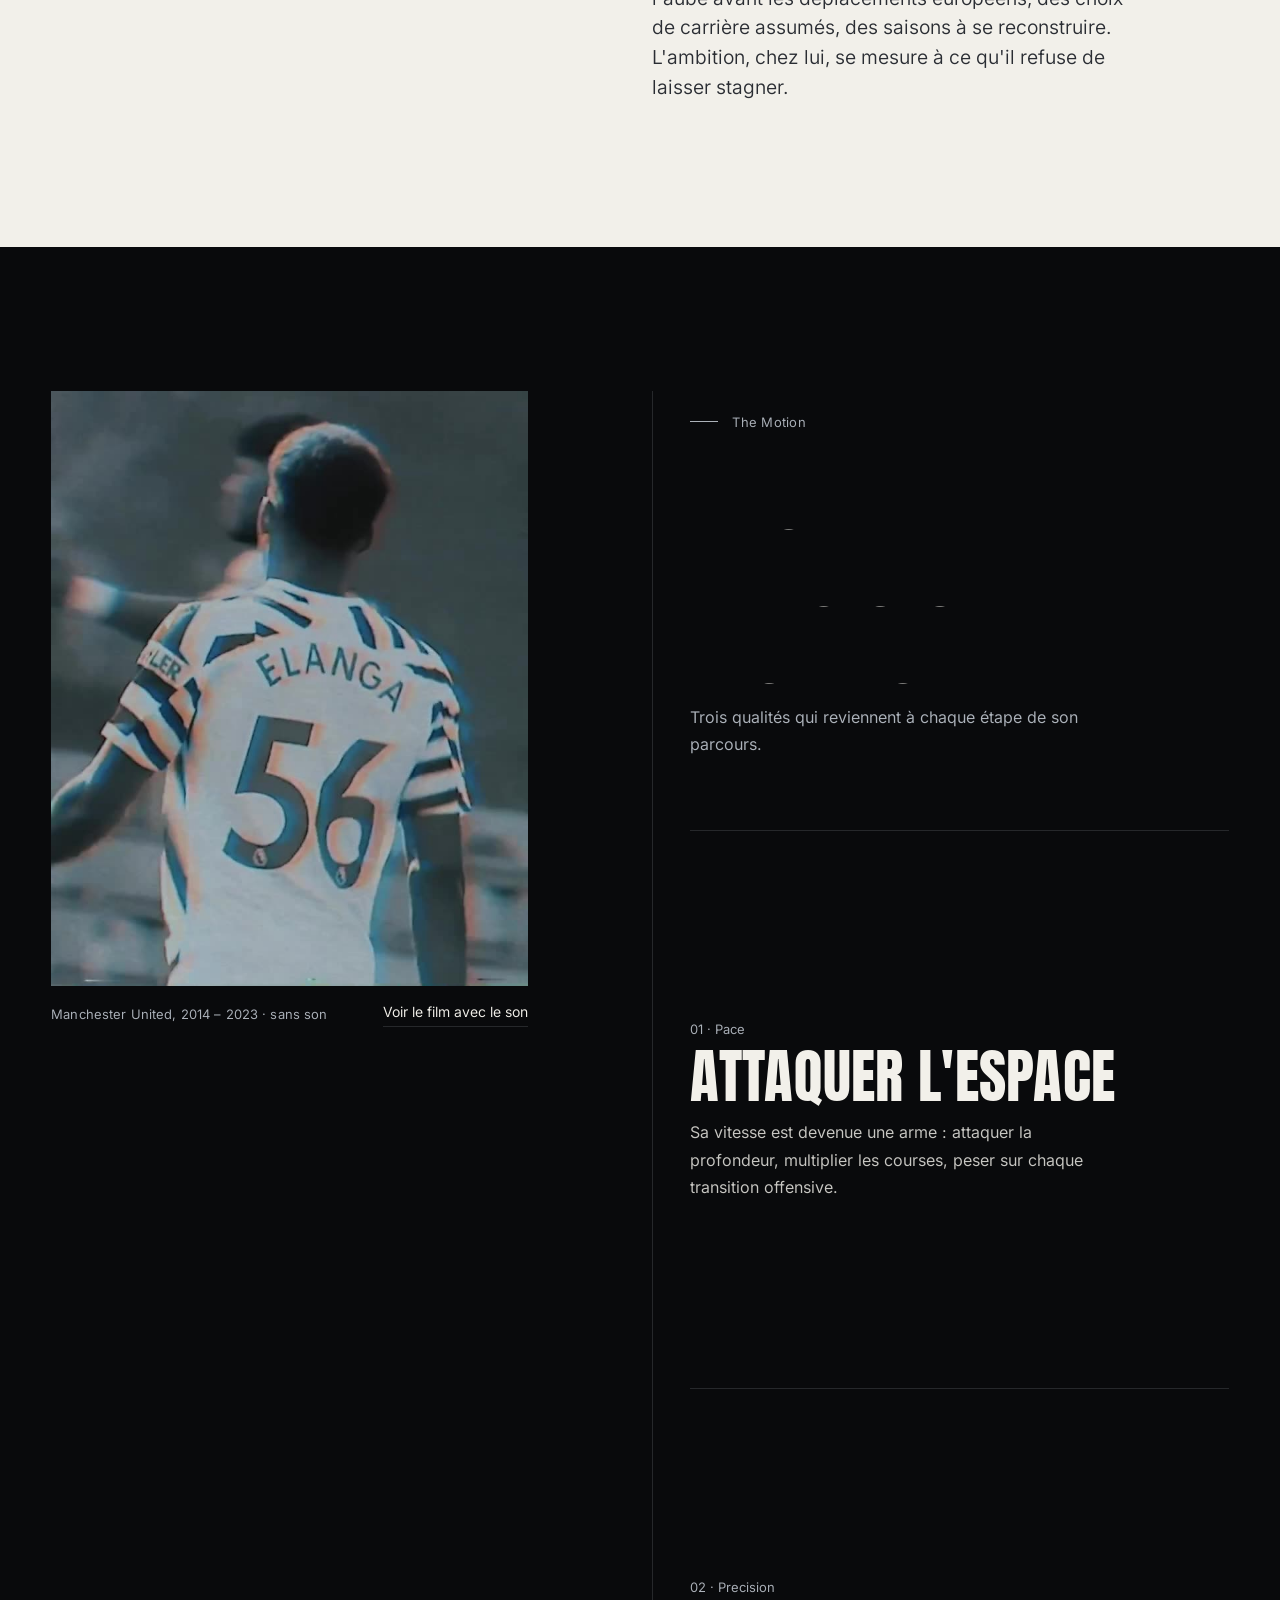
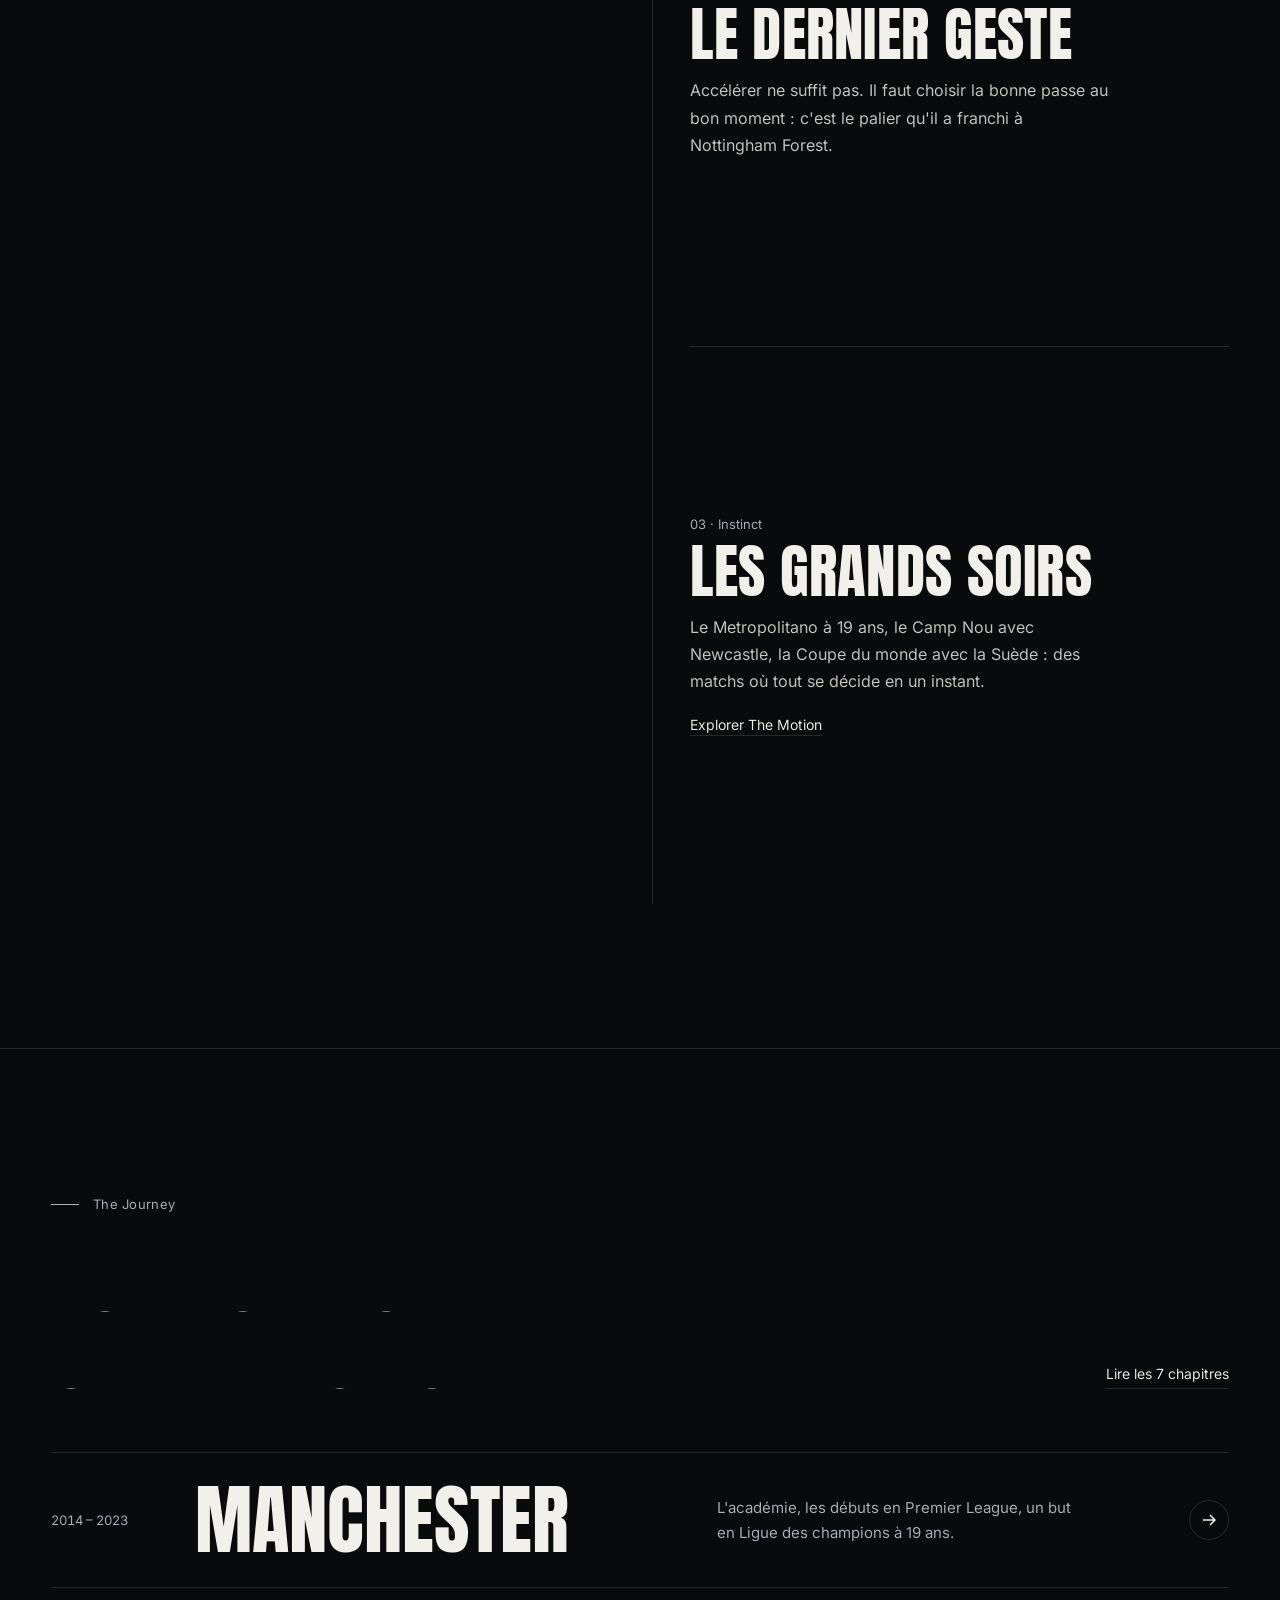
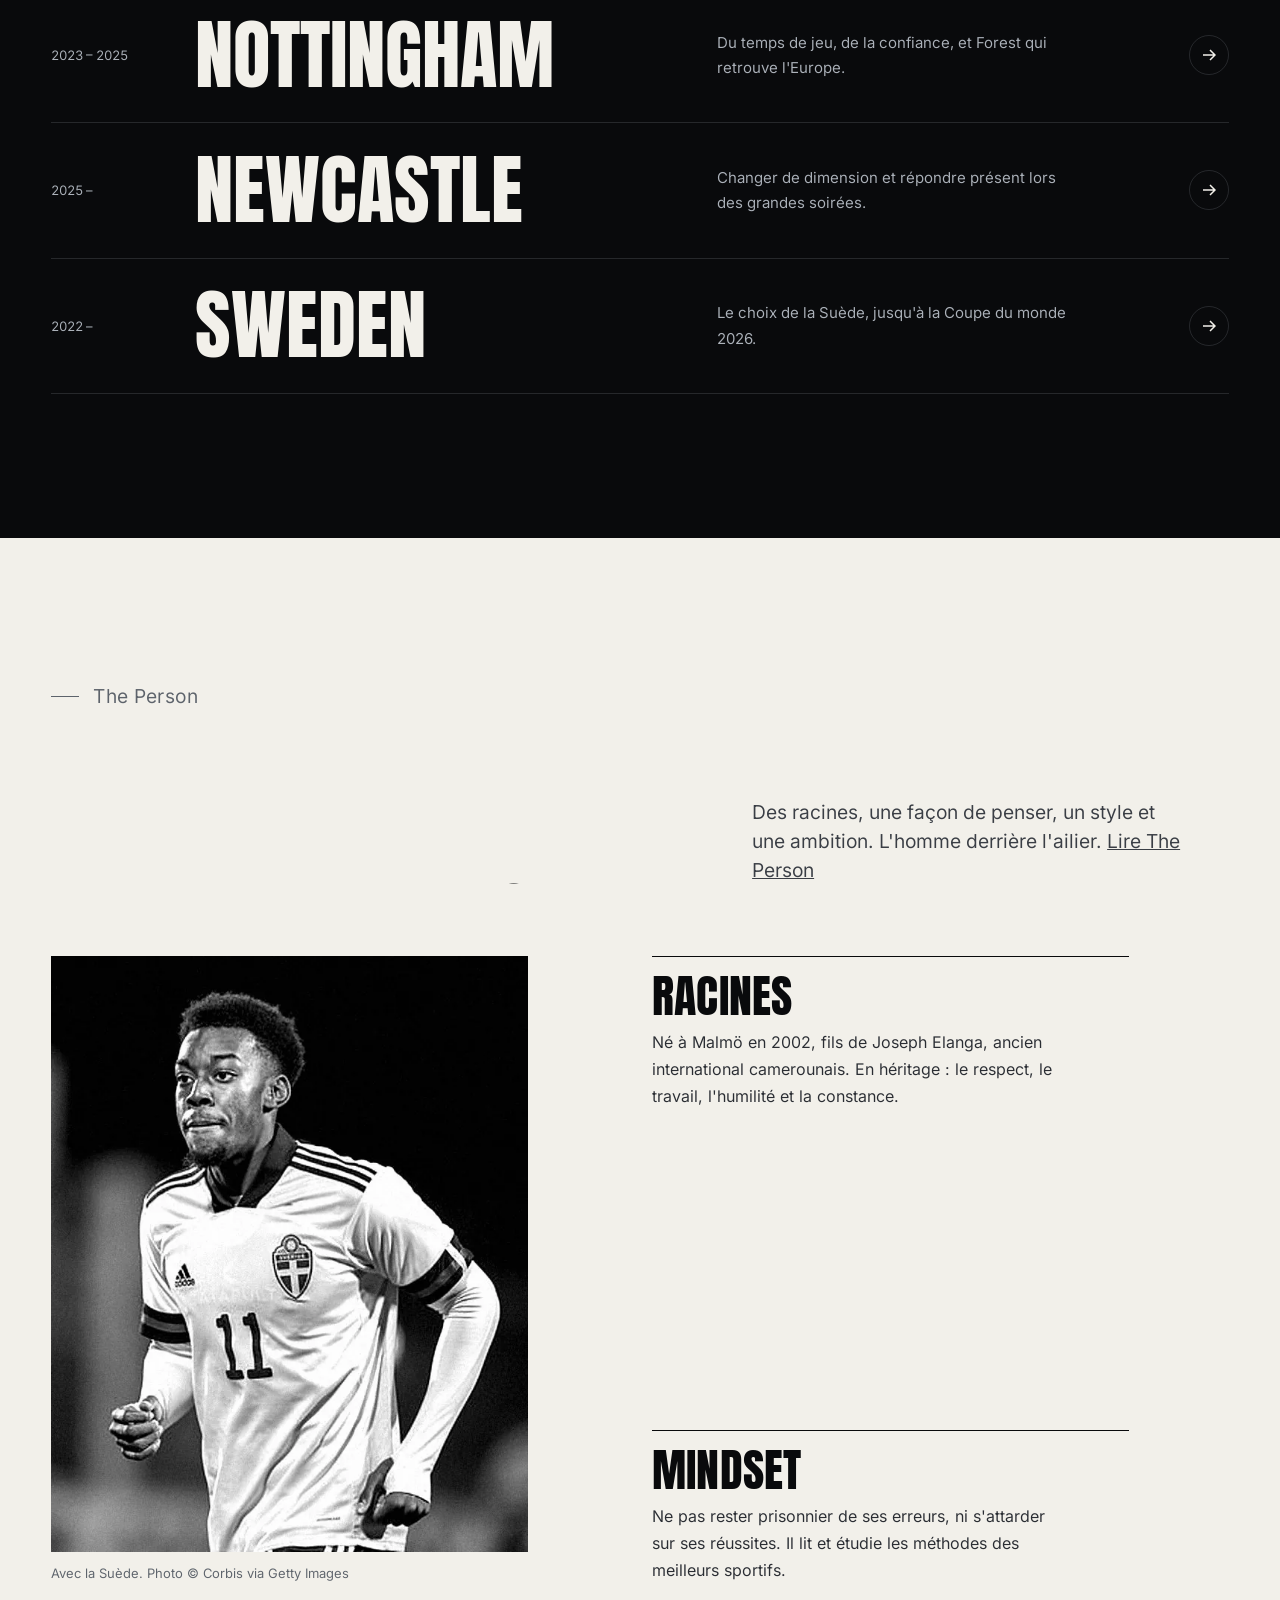
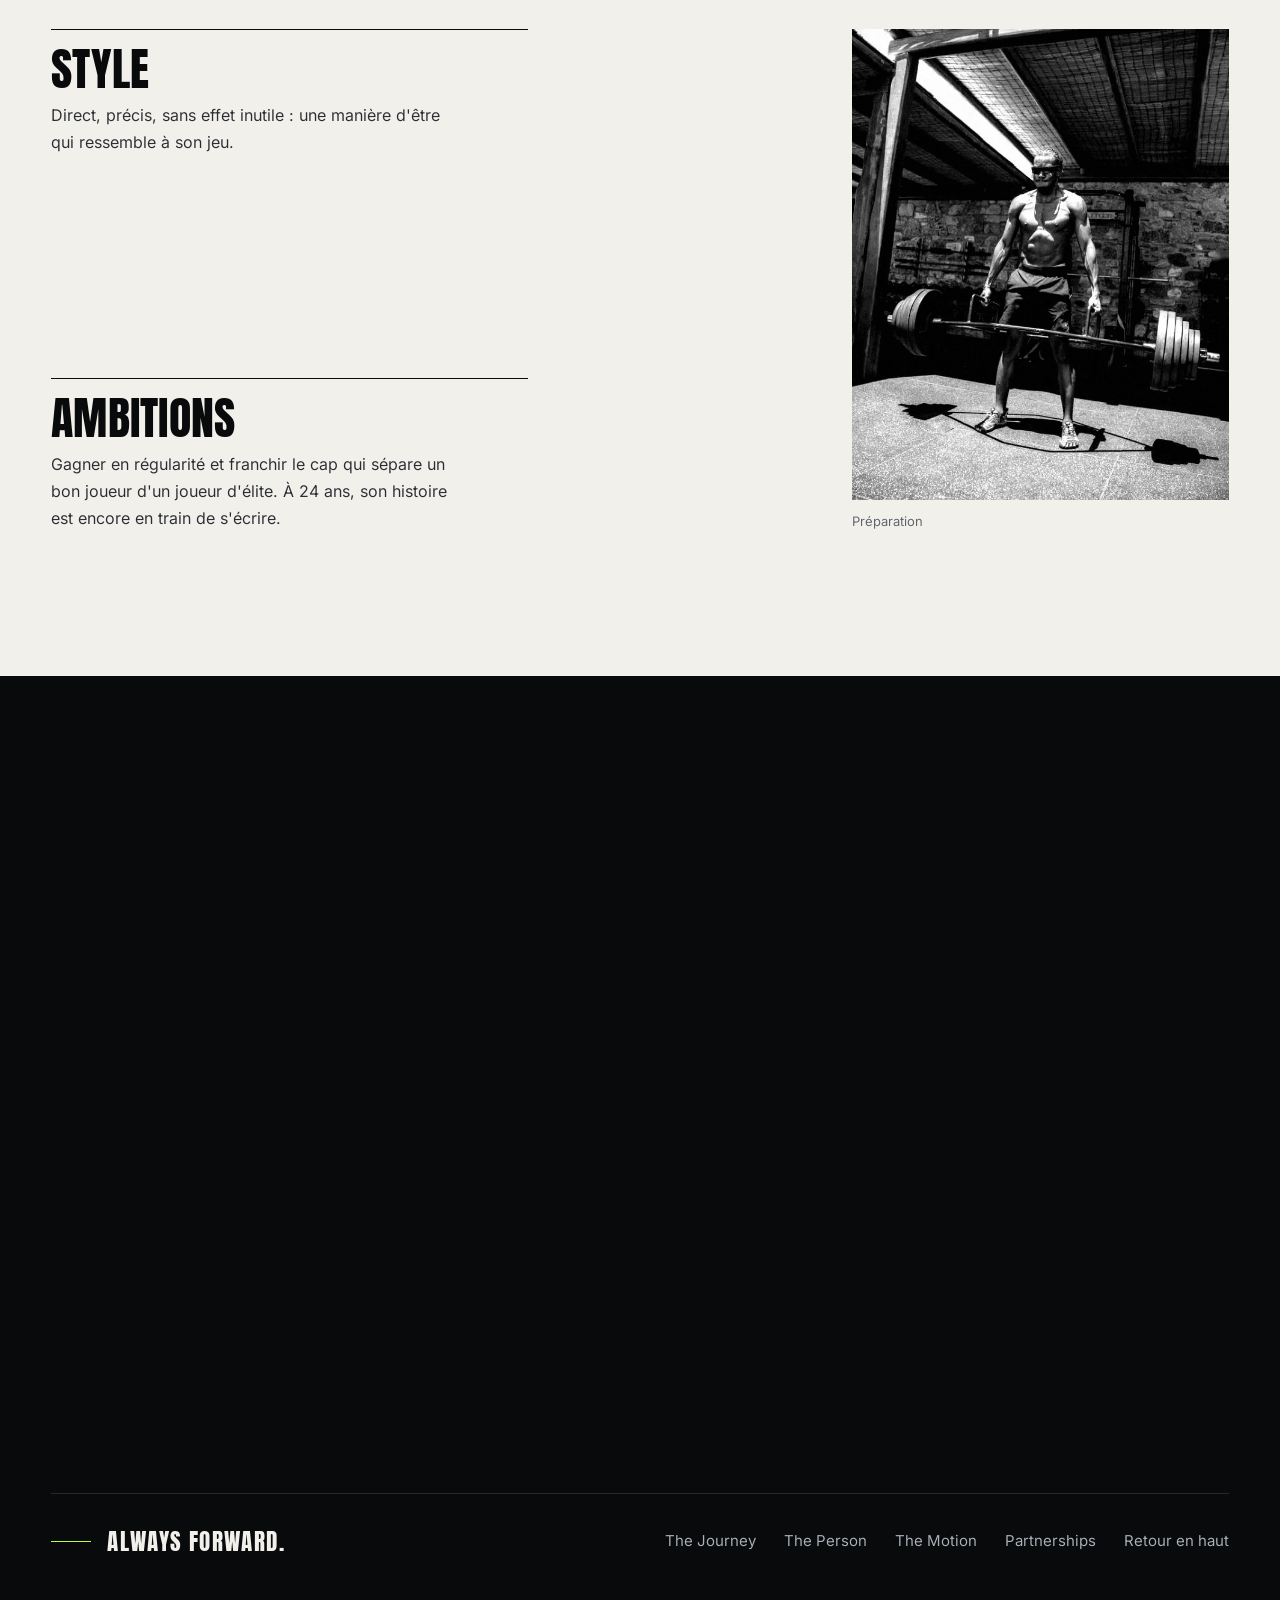
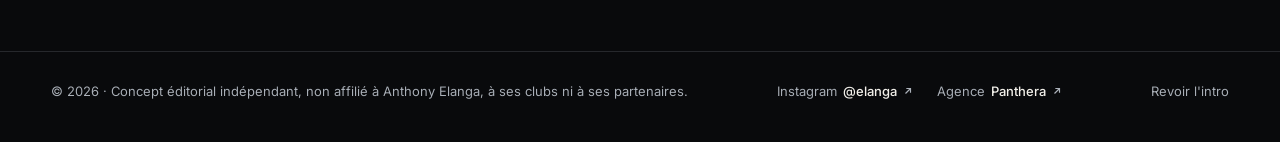
==== commit 4365ce1a: "Retrait du clin d'œil panthère (regard + pelage), non retenu This reverts commit ae1020d.  Co-Author" ====
--- a/index.html
+++ b/index.html
@@ -25,24 +25,6 @@
 
 <!-- ===== 01 Arrival : intro ===== -->
 <div class="intro" id="intro" aria-hidden="true">
-  <div class="intro-fur"></div>
-  <svg class="intro-eyes" viewBox="0 0 240 70">
-    <defs>
-      <clipPath id="eye-shape" clipPathUnits="userSpaceOnUse"><path d="M-34 3C-24-14 14-21 34-7C26 10-12 17-34 3Z"/></clipPath>
-      <radialGradient id="iris" gradientUnits="userSpaceOnUse" cx="1" cy="-2" r="30"><stop offset="0" stop-color="#FAFFD0"/><stop offset=".28" stop-color="#E2FA7A"/><stop offset=".62" stop-color="#A9D82E"/><stop offset="1" stop-color="#3F5A08"/></radialGradient>
-      <filter id="eye-blur" x="-60%" y="-120%" width="220%" height="340%"><feGaussianBlur stdDeviation="8"/></filter>
-    </defs>
-    <g transform="translate(64 36) scale(-1 1)">
-      <g class="lid"><path class="eye-glow" d="M-38 4C-27-17 16-25 38-8C29 13-14 21-38 4Z"/>
-        <g clip-path="url(#eye-shape)"><circle r="30" cx="1" cy="-2" fill="url(#iris)"/><ellipse class="pupil" rx="3.4" ry="13" cx="1" cy="-2"/>
-        <ellipse rx="2.4" ry="1.6" cx="-7" cy="-6" fill="#fff" opacity=".7"/></g></g>
-    </g>
-    <g transform="translate(176 36)">
-      <g class="lid"><path class="eye-glow" d="M-38 4C-27-17 16-25 38-8C29 13-14 21-38 4Z"/>
-        <g clip-path="url(#eye-shape)"><circle r="30" cx="1" cy="-2" fill="url(#iris)"/><ellipse class="pupil" rx="3.4" ry="13" cx="1" cy="-2"/>
-        <ellipse rx="2.4" ry="1.6" cx="-7" cy="-6" fill="#fff" opacity=".7"/></g></g>
-    </g>
-  </svg>
   <div class="intro-stack">
     <div class="intro-sig"></div>
     <div class="intro-brand"></div>
--- a/css/experience.css
+++ b/css/experience.css
@@ -8,23 +8,6 @@
 html.intro-on .intro{display:grid}
 .intro::before{content:"";position:absolute;inset:-20%;pointer-events:none;
   background:radial-gradient(50% 40% at 50% 50%,rgba(242,240,234,.06),transparent 70%);transition:opacity var(--t-med)}
-/* ---------- Panther : eyes in the dark, then the coat in the halo ---------- */
-.intro-eyes{position:absolute;left:50%;top:45%;width:clamp(170px,15vw,250px);transform:translate(-50%,-50%);opacity:0;pointer-events:none}
-.intro-eyes .eye-glow{fill:var(--volt);opacity:.32;filter:url(#eye-blur)}
-.intro-eyes .pupil{fill:#060705}
-.intro-eyes .lid{transform-box:fill-box;transform-origin:50% 50%;transform:scaleY(.06)}
-.intro.eyes-on .intro-eyes{animation:eyes-fade 1.7s ease forwards}
-.intro.eyes-on .intro-eyes .lid{animation:eyes-lid 1.7s cubic-bezier(.3,.6,.3,1) forwards}
-@keyframes eyes-fade{0%,12%{opacity:0}34%{opacity:1}74%{opacity:1}100%{opacity:0}}
-@keyframes eyes-lid{0%,14%{transform:scaleY(.06)}34%{transform:scaleY(1)}52%{transform:scaleY(1)}56%{transform:scaleY(.06)}61%{transform:scaleY(1)}84%{transform:scaleY(1)}100%{transform:scaleY(.06)}}
-.intro-fur{position:absolute;inset:0;pointer-events:none;
-  background:url("../assets/panther-rosettes.svg") center / 230px 230px repeat,#17181d;
-  -webkit-mask-image:radial-gradient(46% 40% at 50% 50%,#000 0,rgba(0,0,0,.55) 45%,transparent 100%);
-  mask-image:radial-gradient(46% 40% at 50% 50%,#000 0,rgba(0,0,0,.55) 45%,transparent 100%);
-  opacity:0;transform:scale(1.06);transition:opacity 2600ms ease,transform 7s cubic-bezier(.2,.6,.2,1)}
-.intro.held .intro-fur{opacity:.7;transform:scale(1)}
-.intro.leaving .intro-fur{opacity:0;transition:opacity 400ms ease}
-@media (prefers-reduced-motion:reduce){.intro-eyes{display:none}}
 .intro-stack{display:flex;flex-direction:column;align-items:center;gap:clamp(14px,3.2vh,36px)}
 .intro-sig{position:relative;width:min(80vw,1040px);transform-origin:0 0}
 .intro-brand{width:min(60vw,520px);transition:opacity 400ms ease}
